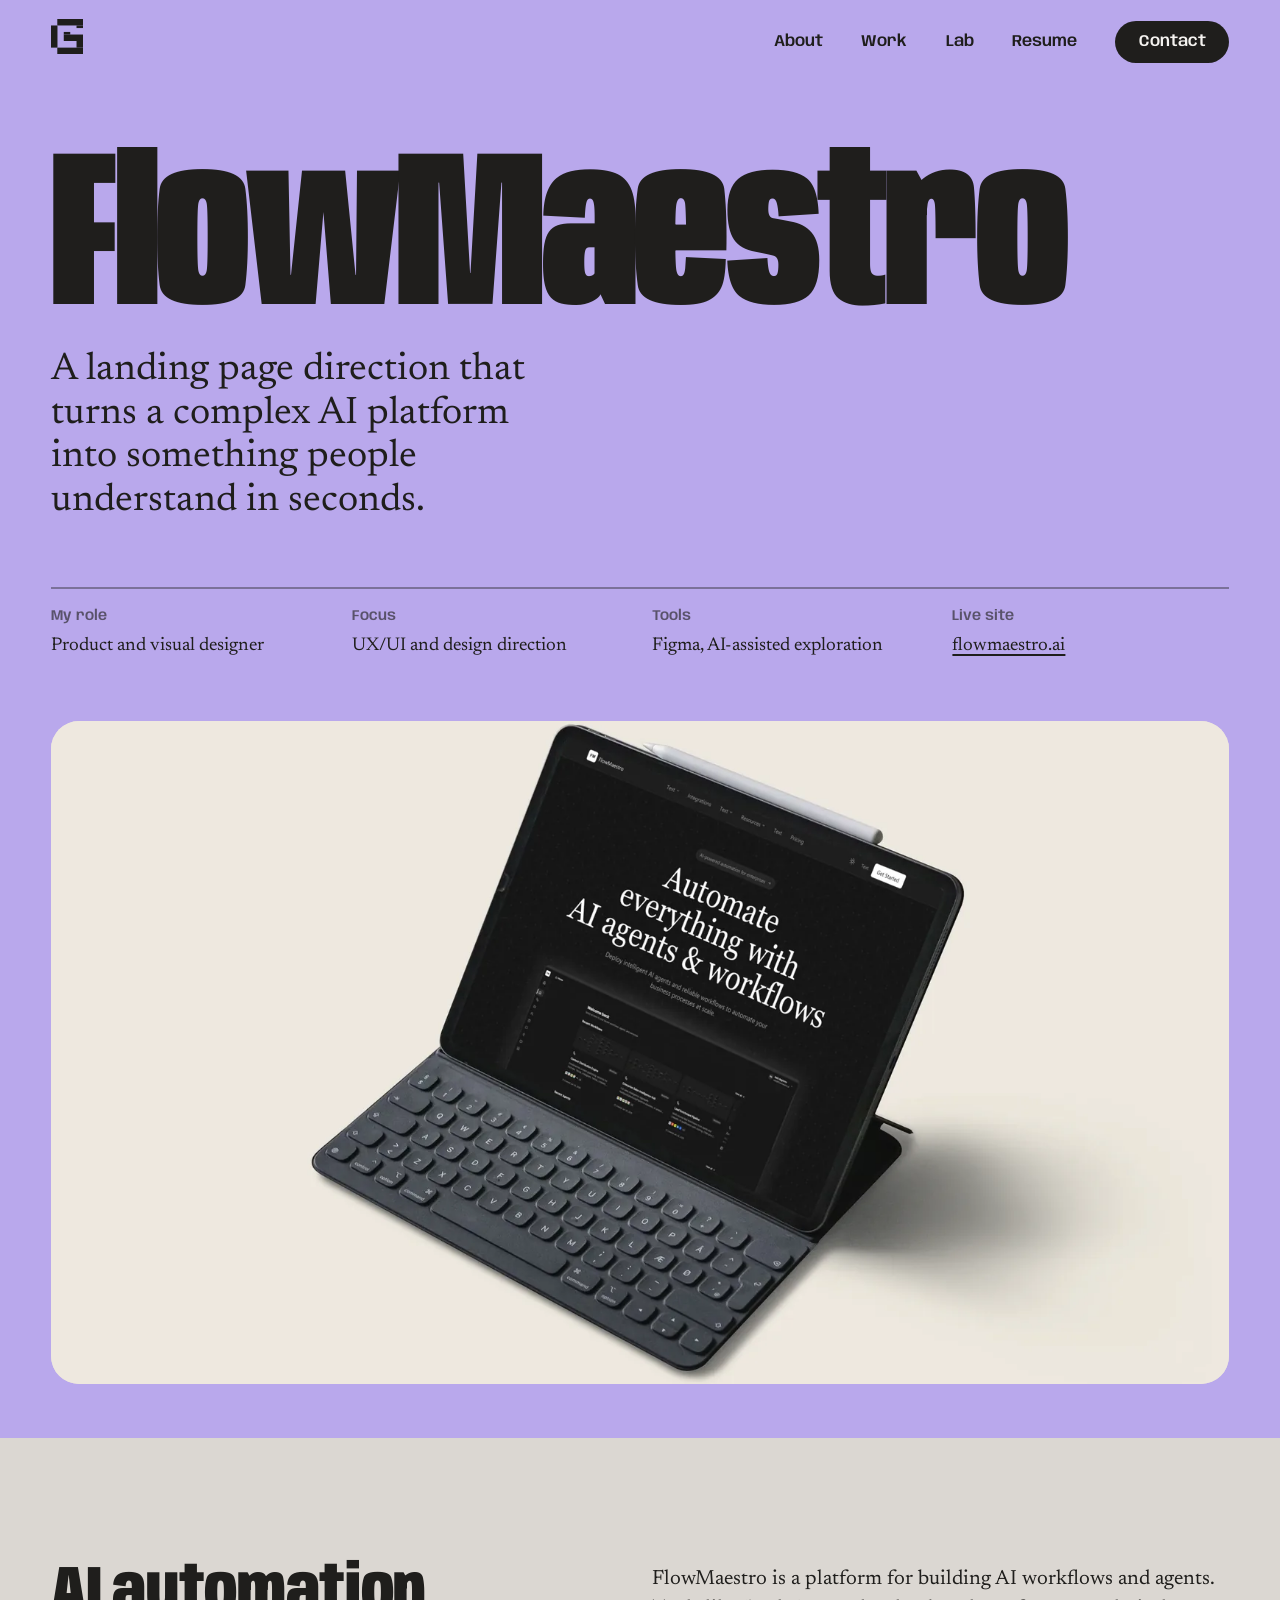
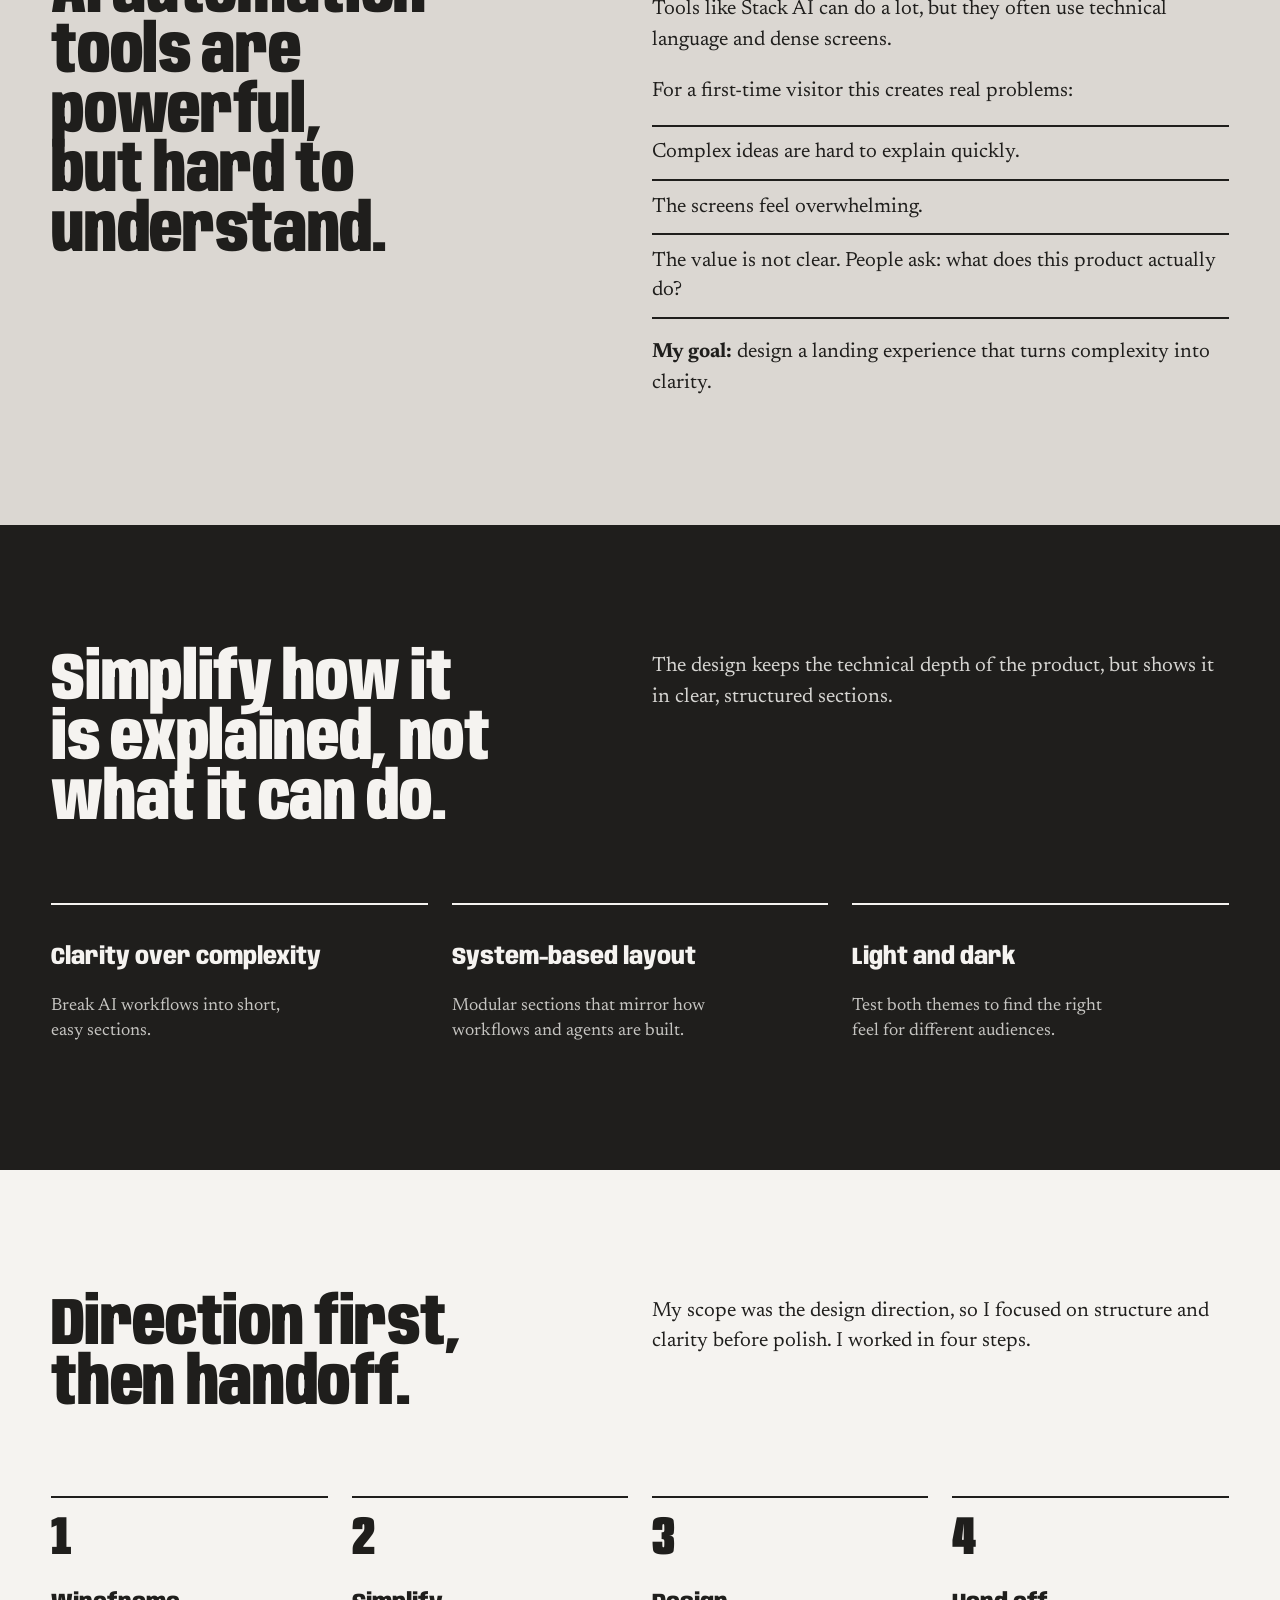
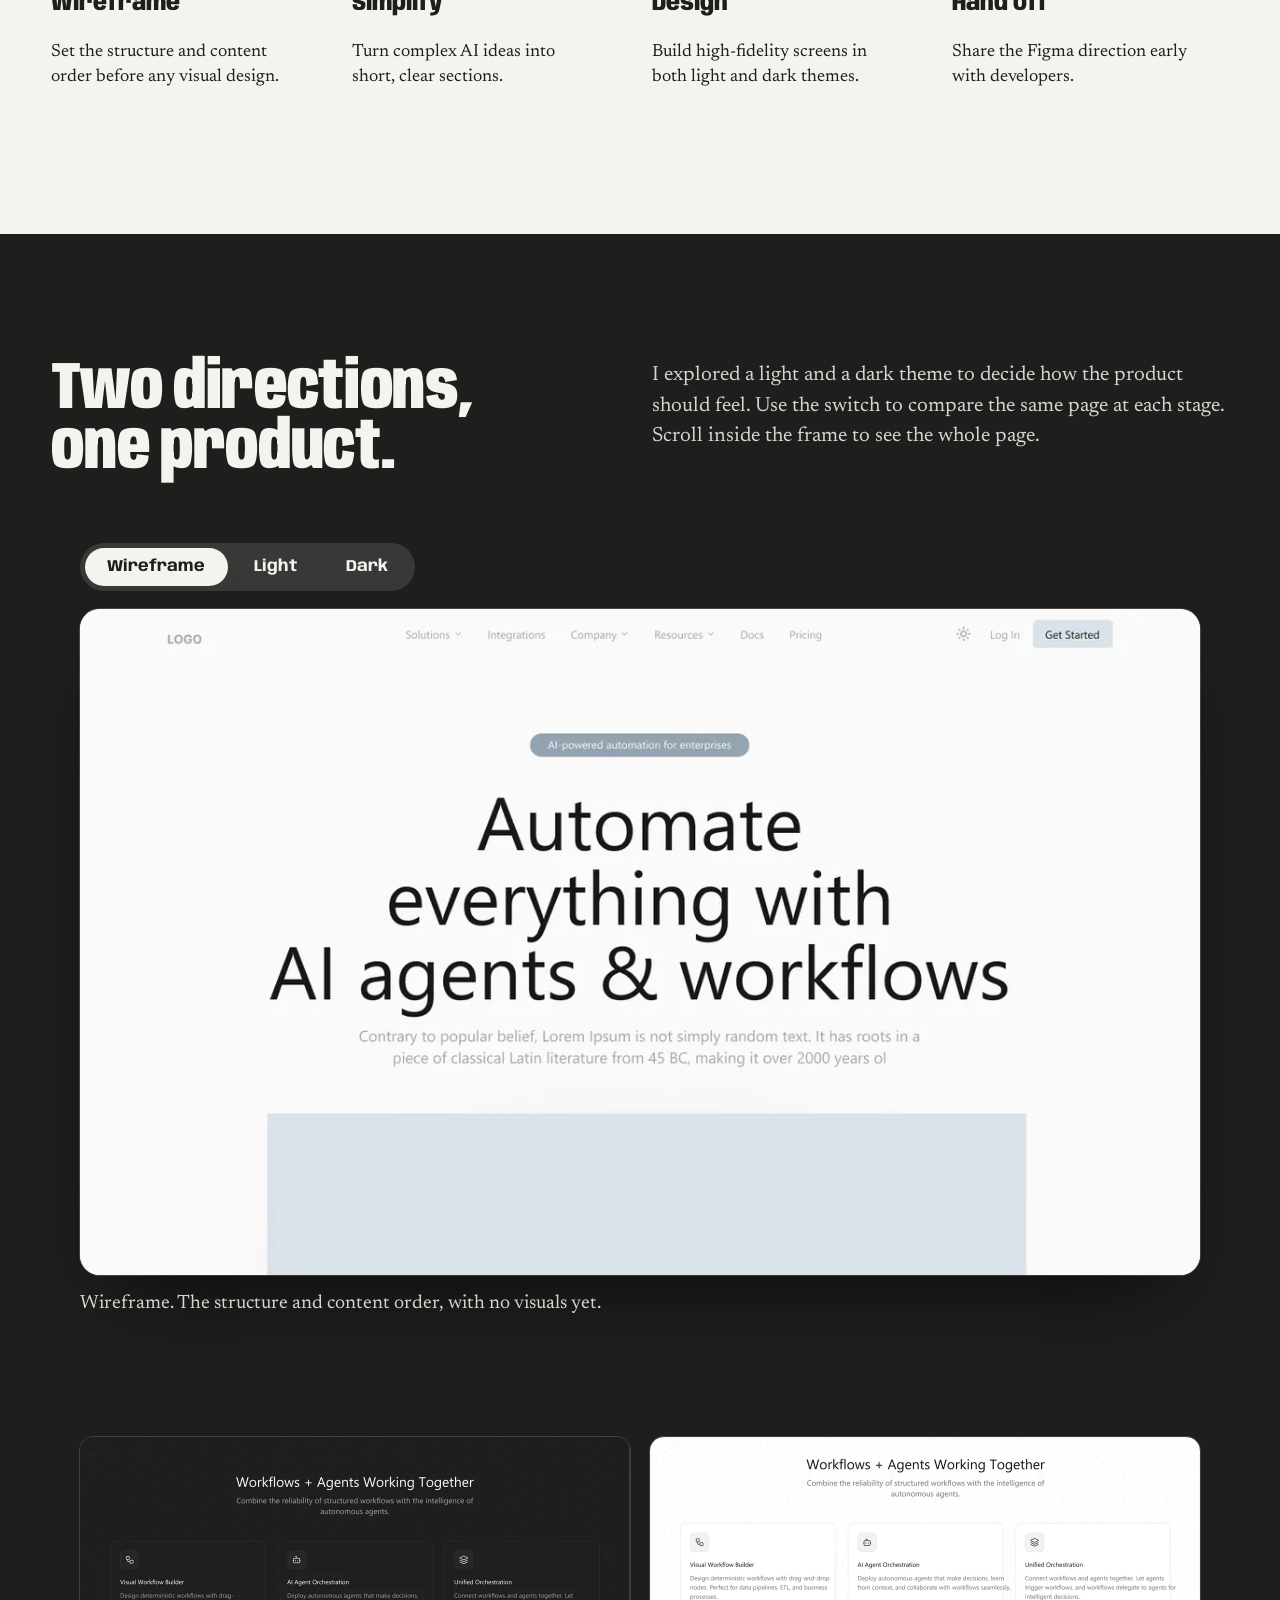
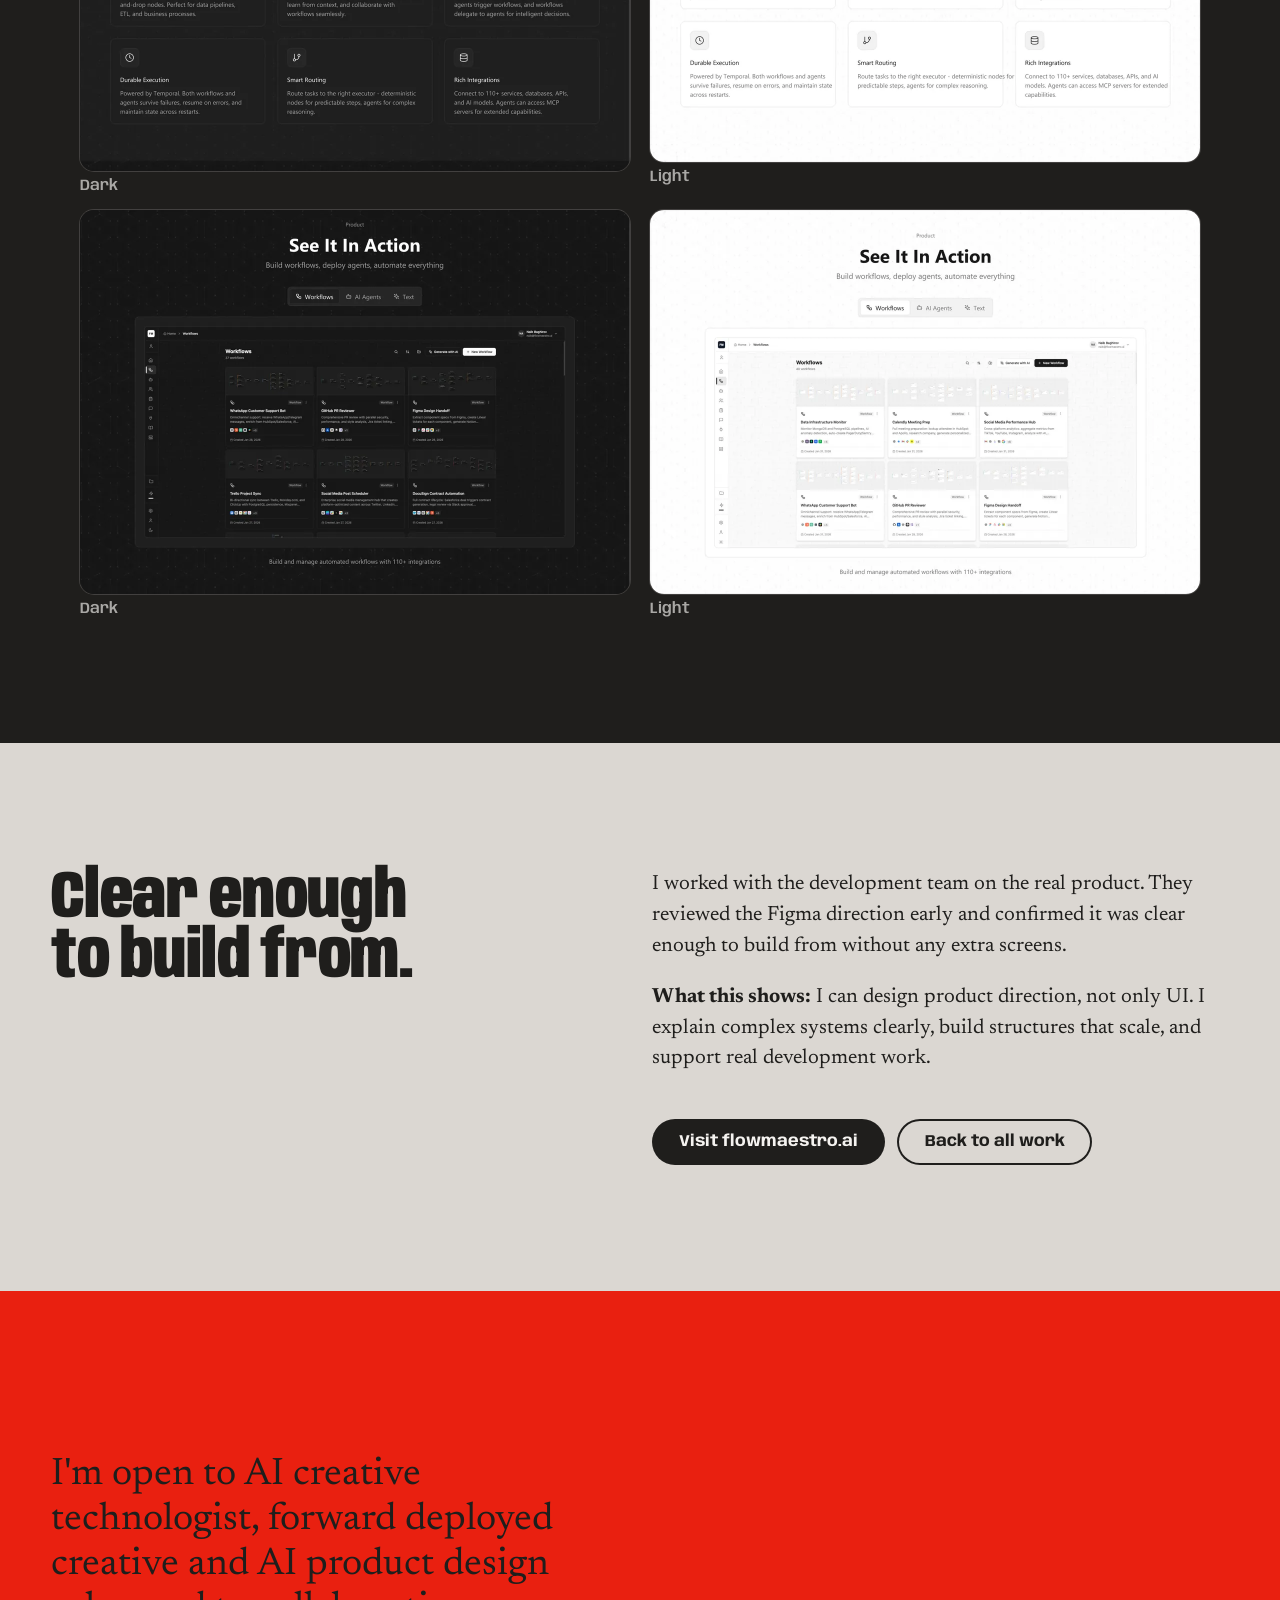
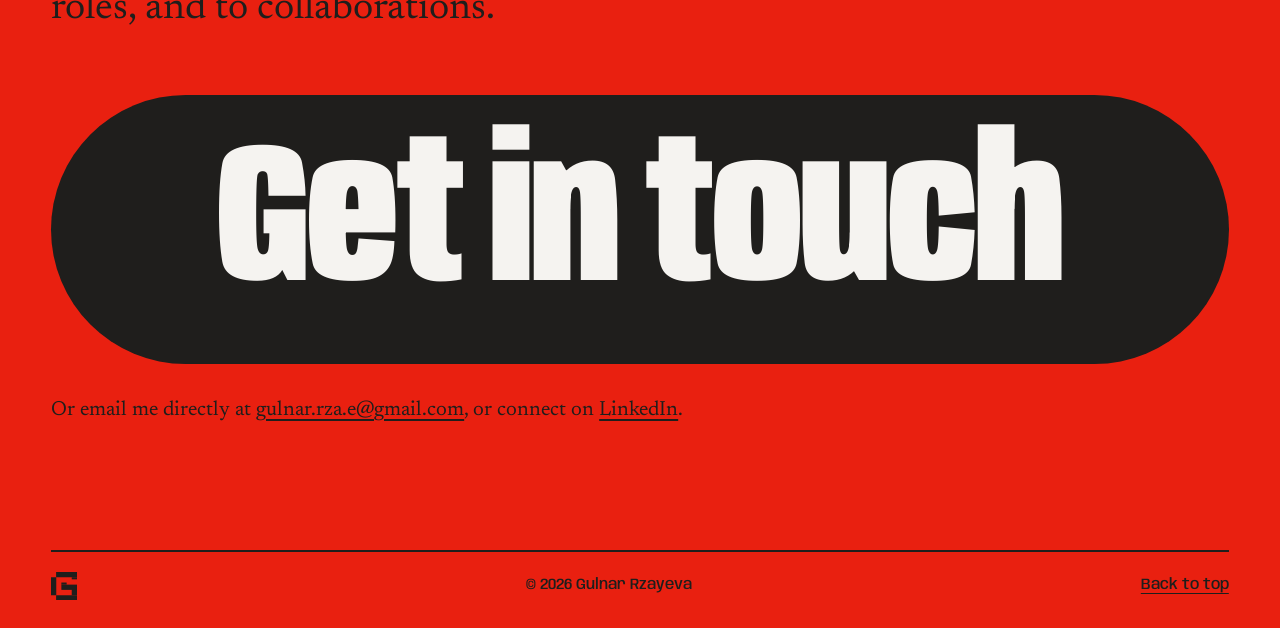
==== flowmaestro.html @ 149985c2 "Add a LinkedIn link to the contact block on every page Sits beside the direct email line on all six " ====
<!doctype html>
<html lang="en">
<head>
  <meta charset="utf-8">
  <meta name="viewport" content="width=device-width, initial-scale=1">
  <title>FlowMaestro | Gulnar Rzayeva</title>
  <meta name="description" content="Case study: the visual and UX direction for FlowMaestro, an AI automation platform. Light and dark design directions by Gulnar Rzayeva.">
  <meta name="theme-color" content="#B9A8EC">
  <meta property="og:title" content="FlowMaestro | Gulnar Rzayeva">
  <meta property="og:description" content="Turning a complex AI automation platform into a landing page people understand in seconds.">
  <meta property="og:type" content="article">
  <link rel="icon" href="favicon.svg" type="image/svg+xml">
  <link rel="preload" href="assets/fonts/anybody.woff2" as="font" type="font/woff2" crossorigin>
  <link rel="stylesheet" href="css/style.css">
  <script src="js/main.js" defer></script>
</head>
<body>

<svg width="0" height="0" style="position:absolute" aria-hidden="true" focusable="false">
  <symbol id="g" viewBox="0 0 112.82 123.74">
    <rect x="-27.65" y="50.47" width="78.12" height="22.81" transform="translate(-50.47 73.28) rotate(-90)"/>
    <rect x="96.85" y="15.97" width="9.13" height="22.81" transform="translate(74.03 128.79) rotate(-90)"/>
    <rect x="51.84" y="38.79" width="9.13" height="22.81" transform="translate(6.22 106.6) rotate(-90)"/>
    <rect x="85.65" y="73.76" width="31.53" height="22.81" transform="translate(16.25 186.58) rotate(-90)"/>
    <rect x="22.19" y="100.93" width="90.63" height="22.81"/>
    <rect x="22.19" y="0" width="90.63" height="22.81"/>
    <rect x="45.01" y="54.76" width="67.81" height="22.81"/>
  </symbol>
</svg>

<a class="skip" href="#problem">Skip to the case study</a>

<header class="nav" data-theme="light">
  <a class="nav__logo" href="/" aria-label="Gulnar Rzayeva, home">
    <svg viewBox="0 0 112.82 123.74" aria-hidden="true"><use href="#g"/></svg>
  </a>
  <nav class="nav__links" aria-label="Main">
    <a href="/#about">About</a>
    <a href="/#work">Work</a>
    <a href="/lab">Lab</a>
    <a class="nav__resume" href="resume.pdf" target="_blank" rel="noopener">Resume</a>
    <a class="pill" href="#contact">Contact</a>
  </nav>
</header>

<main id="top">

  <section class="case-hero case-hero--lilac case-hero--long" data-nav="light">
    <h1><span class="line"><span>FlowMaestro</span></span></h1>
    <p class="case-hero__sub">A landing page direction that turns a complex AI platform into something people understand in seconds.</p>
    <dl class="meta">
      <div><dt>My role</dt><dd>Product and visual designer</dd></div>
      <div><dt>Focus</dt><dd>UX/UI and design direction</dd></div>
      <div><dt>Tools</dt><dd>Figma, AI-assisted exploration</dd></div>
      <div><dt>Live site</dt><dd><a href="https://flowmaestro.ai/" target="_blank" rel="noopener">flowmaestro.ai</a></dd></div>
    </dl>
    <figure class="case-hero__img">
      <img src="assets/img/fm-hero.webp" alt="FlowMaestro landing page shown on a tablet with a keyboard" width="1600" height="1200">
    </figure>
  </section>

  <section class="case-block case-block--concrete" id="problem" data-nav="light">
    <div class="case-grid">
      <div class="case-grid__head"><h2 class="case-h2">AI automation tools are powerful, but hard to understand.</h2></div>
      <div class="case-grid__body">
        <p class="case-p">FlowMaestro is a platform for building AI workflows and agents. Tools like Stack AI can do a lot, but they often use technical language and dense screens.</p>
        <p class="case-p">For a first-time visitor this creates real problems:</p>
        <ul class="case-list">
          <li>Complex ideas are hard to explain quickly.</li>
          <li>The screens feel overwhelming.</li>
          <li>The value is not clear. People ask: what does this product actually do?</li>
        </ul>
        <p class="case-p"><strong>My goal:</strong> design a landing experience that turns complexity into clarity.</p>
      </div>
    </div>
  </section>

  <section class="case-block case-block--ink" data-nav="dark">
    <div class="case-grid">
      <div class="case-grid__head"><h2 class="case-h2">Simplify how it is explained, not what it can do.</h2></div>
      <div class="case-grid__body">
        <p class="case-p">The design keeps the technical depth of the product, but shows it in clear, structured sections.</p>
      </div>
    </div>
    <ul class="caps">
      <li><h3>Clarity over complexity</h3><p>Break AI workflows into short, easy sections.</p></li>
      <li><h3>System-based layout</h3><p>Modular sections that mirror how workflows and agents are built.</p></li>
      <li><h3>Light and dark</h3><p>Test both themes to find the right feel for different audiences.</p></li>
    </ul>
  </section>

  <section class="case-block case-block--chalk" data-nav="light">
    <div class="case-grid">
      <div class="case-grid__head"><h2 class="case-h2">Direction first, then handoff.</h2></div>
      <div class="case-grid__body">
        <p class="case-p">My scope was the design direction, so I focused on structure and clarity before polish. I worked in four steps.</p>
      </div>
    </div>
    <ol class="steps">
      <li><h3>Wireframe</h3><p>Set the structure and content order before any visual design.</p></li>
      <li><h3>Simplify</h3><p>Turn complex AI ideas into short, clear sections.</p></li>
      <li><h3>Design</h3><p>Build high-fidelity screens in both light and dark themes.</p></li>
      <li><h3>Hand off</h3><p>Share the Figma direction early with developers.</p></li>
    </ol>
  </section>

  <section class="case-block case-block--ink" data-nav="dark">
    <div class="case-grid" style="margin-bottom: clamp(40px, 7vh, 80px)">
      <div class="case-grid__head"><h2 class="case-h2">Two directions, one product.</h2></div>
      <div class="case-grid__body">
        <p class="case-p">I explored a light and a dark theme to decide how the product should feel. Use the switch to compare the same page at each stage. Scroll inside the frame to see the whole page.</p>
      </div>
    </div>

    <div class="viewer" id="viewer">
      <div class="viewer__bar" role="group" aria-label="Design stage">
        <button type="button" class="is-active" data-view="wire" aria-pressed="true">Wireframe</button>
        <button type="button" data-view="light" aria-pressed="false">Light</button>
        <button type="button" data-view="dark" aria-pressed="false">Dark</button>
      </div>
      <div class="viewer__frame" data-surface="wire">
        <div class="viewer__scroll" tabindex="0" aria-label="Full page design, scrollable">
          <img class="is-active" data-view="wire" src="assets/img/fm-wireframe.webp" alt="Wireframe of the FlowMaestro landing page" width="1200" height="4639" loading="lazy">
          <img data-view="light" src="assets/img/fm-light.webp" alt="Light theme design of the FlowMaestro landing page" width="1200" height="4655" loading="lazy">
          <img data-view="dark" src="assets/img/fm-dark.webp" alt="Dark theme design of the FlowMaestro landing page" width="1200" height="4638" loading="lazy">
        </div>
      </div>
      <p class="viewer__caption" id="viewerCaption" aria-live="polite"></p>
    </div>

    <div class="compare">
      <figure><img src="assets/img/fm-dark-features.webp" alt="Dark theme: feature grid" width="1100" height="668" loading="lazy"><figcaption>Dark</figcaption></figure>
      <figure><img src="assets/img/fm-light-features.webp" alt="Light theme: feature grid" width="1100" height="650" loading="lazy"><figcaption>Light</figcaption></figure>
      <figure><img src="assets/img/fm-dark-action.webp" alt="Dark theme: product in action section" width="1100" height="768" loading="lazy"><figcaption>Dark</figcaption></figure>
      <figure><img src="assets/img/fm-light-action.webp" alt="Light theme: product in action section" width="1100" height="768" loading="lazy"><figcaption>Light</figcaption></figure>
    </div>
  </section>

  <section class="case-block case-block--concrete" data-nav="light">
    <div class="case-grid">
      <div class="case-grid__head"><h2 class="case-h2">Clear enough to build from.</h2></div>
      <div class="case-grid__body">
        <p class="case-p">I worked with the development team on the real product. They reviewed the Figma direction early and confirmed it was clear enough to build from without any extra screens.</p>
        <p class="case-p"><strong>What this shows:</strong> I can design product direction, not only UI. I explain complex systems clearly, build structures that scale, and support real development work.</p>
        <p style="margin-top: clamp(28px, 5vh, 48px); display: flex; gap: 12px; flex-wrap: wrap">
          <a class="btn btn--dark" style="margin-top:0" href="https://flowmaestro.ai/" target="_blank" rel="noopener">Visit flowmaestro.ai</a>
          <a class="btn btn--outline" style="margin-top:0" href="/#work">Back to all work</a>
        </p>
      </div>
    </div>
  </section>

  <section class="contact" id="contact" data-nav="light">
    <p class="contact__lead">I'm open to AI creative technologist, forward deployed creative and AI product design roles, and to collaborations.</p>
    <a class="cta" id="cta" href="mailto:gulnar.rza.e@gmail.com?subject=Hello%20Gulnar"><span>Get in touch</span></a>
    <p class="contact__mail">Or email me directly at <a href="mailto:gulnar.rza.e@gmail.com">gulnar.rza.e@gmail.com</a>, or connect on <a href="https://www.linkedin.com/in/gulnarza" target="_blank" rel="noopener">LinkedIn</a>.</p>

    <footer class="footer">
      <svg viewBox="0 0 112.82 123.74" aria-hidden="true"><use href="#g"/></svg>
      <p>&copy; 2026 Gulnar Rzayeva</p>
      <a href="#top">Back to top</a>
    </footer>
  </section>

</main>

<div class="cursor" id="cursor" aria-hidden="true"><span>View</span></div>

</body>
</html>
---- css/style.css ----
/* ==========================================================
   Gulnar Rzayeva – portfolio
   Type: Anybody (display, variable width + weight) + Newsreader (text)
   Colour: signal red, warm ink, concrete, lilac
   ========================================================== */

@font-face {
  font-family: "Anybody";
  src: url("../assets/fonts/anybody.woff2") format("woff2");
  font-weight: 100 900;
  font-stretch: 50% 150%;
  font-display: swap;
}
@font-face {
  font-family: "Newsreader";
  src: url("../assets/fonts/newsreader.woff2") format("woff2");
  font-weight: 200 800;
  font-display: swap;
}

:root {
  --red: #E92010;
  --ink: #1F1E1C;
  --concrete: #DBD7D2;
  --lilac: #B9A8EC;
  --chalk: #F5F3F0;

  --display: "Anybody", "Arial Narrow", Impact, sans-serif;
  --text: "Newsreader", Georgia, "Times New Roman", serif;

  --gutter: clamp(20px, 4vw, 56px);
  --nav-h: 84px;
  --ease: cubic-bezier(.2, .75, .15, 1);
}

*, *::before, *::after { box-sizing: border-box; }

html {
  scroll-behavior: smooth;
  -webkit-text-size-adjust: 100%;
}

body {
  margin: 0;
  background: var(--ink);
  color: var(--ink);
  font-family: var(--text);
  font-size: 1.125rem;
  line-height: 1.5;
  -webkit-font-smoothing: antialiased;
  text-rendering: optimizeLegibility;
}

img { display: block; max-width: 100%; }
a { color: inherit; }
h1, h2, p, ul, figure { margin: 0; }
ul { padding: 0; list-style: none; }

:focus-visible {
  outline: 3px solid currentColor;
  outline-offset: 4px;
  border-radius: 6px;
}

section[id] { scroll-margin-top: 0; }

.skip {
  position: fixed; left: 12px; top: -60px; z-index: 50;
  background: var(--chalk); color: var(--ink);
  padding: .6em 1em; border-radius: 8px;
  font: 600 1rem/1 var(--display);
  transition: top .2s;
}
.skip:focus { top: 12px; }

/* ---------- Nav ---------- */
.nav {
  position: fixed; inset: 0 0 auto 0; z-index: 30;
  height: var(--nav-h);
  display: flex; align-items: center; justify-content: space-between;
  padding: 0 var(--gutter);
  color: var(--fg);
  transition: color .35s ease;
}
.nav[data-theme="light"] { --fg: var(--ink);   --pill-bg: var(--ink);   --pill-fg: var(--chalk); }
.nav[data-theme="dark"]  { --fg: var(--chalk); --pill-bg: var(--chalk); --pill-fg: var(--ink); }

.nav__logo svg { width: 32px; height: auto; fill: currentColor; }

.nav__links {
  display: flex; align-items: center;
  gap: clamp(18px, 3vw, 44px);
  font: 600 1rem/1 var(--display);
  font-stretch: 100%;
}
.nav__links a { text-decoration: none; position: relative; padding: .5em 0; }
.nav__links a:not(.pill)::after {
  content: ""; position: absolute; left: 0; right: 0; bottom: .1em; height: 2px;
  background: currentColor;
  transform: scaleX(0); transform-origin: left;
  transition: transform .3s var(--ease);
}
.nav__links a:not(.pill):hover::after { transform: scaleX(1); }
.nav__links .pill {
  background: var(--pill-bg); color: var(--pill-fg);
  padding: .8em 1.45em; border-radius: 99px;
  transition: background .35s ease, color .35s ease, transform .3s var(--ease);
}
.nav__links .pill:hover { transform: translateY(-2px); }

/* ---------- Hero ---------- */
.hero {
  position: relative;
  min-height: 100svh;
  background: var(--red);
  color: var(--ink);
  padding: calc(var(--nav-h) + clamp(8px, 2vh, 24px)) var(--gutter) clamp(20px, 4.5vh, 52px);
  display: grid;
  grid-template-columns: repeat(12, minmax(0, 1fr));
  grid-template-rows: auto 1fr;
  column-gap: 24px;
  overflow: clip;
}

.hero__side {
  grid-column: 9 / -1; grid-row: 1;
  max-width: 30ch;
  position: relative; z-index: 1;
}
.hero__intro {
  font: 400 clamp(1.05rem, 1.5vw, 1.45rem)/1.34 var(--text);
}
.hero__hint {
  margin-top: 1.1em;
  font: italic 400 1rem/1.3 var(--text);
  opacity: .78;
  transition: opacity .5s ease;
}
.hero__hint.is-gone { opacity: 0; }

.hero__title {
  grid-column: 1 / -1; grid-row: 2;
  align-self: end;
  position: relative; z-index: 1;
  font-family: var(--display);
  font-weight: 840;
  font-stretch: 72%;
  font-size: clamp(3rem, 11vw, 12.5rem);
  line-height: .88;
  letter-spacing: .004em;
}
.hero__title .line {
  display: block;
  overflow: hidden;
  padding: .04em 0 .13em;
  margin: -.04em 0 -.13em;
}
.hero__title .line > span {
  display: inline-block;
  transform: translateY(108%);
  font-stretch: 50%;
  animation: rise 1.25s var(--ease) forwards;
  animation-delay: calc(.35s + var(--i, 0) * .11s);
}
.hero__title .line:nth-child(2) > span { --i: 1; }
.hero__title .line:nth-child(3) > span { --i: 2; }

@keyframes rise {
  to { transform: translateY(0); font-stretch: 72%; }
}

/* badge + lanyard */
.hero__stage {
  position: absolute; inset: 0;
  z-index: 2;
  pointer-events: none;
  --bw: 280px;
}
.strap {
  position: absolute; inset: 0; width: 100%; height: 100%;
  overflow: visible;
}
.strap__band {
  fill: none;
  stroke: var(--chalk);
  stroke-width: calc(var(--bw) * .105);
  stroke-linecap: butt;
  stroke-linejoin: round;
}
.strap__text {
  font-family: var(--display);
  font-weight: 800;
  font-stretch: 100%;
  font-size: calc(var(--bw) * .036);
  letter-spacing: .14em;
  fill: var(--red);
}

.badge {
  position: absolute; left: 0; top: 0;
  width: var(--bw);
  font-size: calc(var(--bw) / 22);
  transform-origin: 50% 0;
  will-change: transform;
  touch-action: none;
  pointer-events: auto;
  cursor: grab;
  user-select: none; -webkit-user-select: none;
  opacity: 0;
}
.badge.is-ready { opacity: 1; }
.badge.is-dragging { cursor: grabbing; }

.badge__body {
  position: relative;
  padding: .95em .95em 1.15em;
  border-radius: 1.5em;
  background: linear-gradient(160deg, #34333a 0%, #131217 55%, #0b0a0e 100%);
  box-shadow:
    inset 0 0 0 1px rgba(255,255,255,.16),
    inset 0 1.5em 2em -1.5em rgba(255,255,255,.16),
    0 2.2em 3.2em -1.2em rgba(31,8,4,.55);
  overflow: hidden;
}
.badge__body img {
  width: 100%; height: auto;
  border-radius: 1em;
  margin-top: 1.5em;
}
.badge__name {
  margin-top: .9em;
  font: 800 1.55em/1 var(--display);
  font-stretch: 100%;
  color: var(--chalk);
  letter-spacing: .005em;
}
.badge__name span {
  display: block;
  margin-top: .45em;
  font: 400 .82em/1 var(--text);
  color: rgba(245,243,240,.66);
}
.badge__shine {
  position: absolute; inset: 0; pointer-events: none;
  border-radius: inherit;
  background: linear-gradient(105deg, transparent 32%, rgba(255,255,255,.34) 46%, rgba(255,255,255,.05) 54%, transparent 66%);
  background-size: 320% 100%;
  background-position: var(--sx, 50%) 0;
  mix-blend-mode: soft-light;
}
.badge__clip {
  position: absolute; z-index: 2;
  left: 50%; top: -2em;
  width: 3.6em; height: 4em;
  transform: translateX(-50%);
  border-radius: 1.3em 1.3em 1em 1em;
  background: linear-gradient(90deg, #8b8a92, #e9e8ec 45%, #9b9aa2);
  box-shadow: 0 .35em .8em rgba(0,0,0,.35);
}
.badge__clip::after {
  content: ""; position: absolute; left: 50%; top: 2.05em;
  width: 2em; height: .8em; transform: translateX(-50%);
  border-radius: 1em;
  background: #0b0a0e;
  box-shadow: inset 0 .12em .3em rgba(0,0,0,.8);
}

/* ---------- Statement ---------- */
.statement {
  background: var(--concrete);
  padding: clamp(96px, 22vh, 230px) var(--gutter) clamp(72px, 14vh, 150px);
}
.statement__text {
  max-width: 24ch;
  font: 700 clamp(2.1rem, 6vw, 6.4rem)/1.02 var(--display);
  font-stretch: 78%;
  letter-spacing: -.01em;
}
.statement__text .w { transition: color .35s ease; }
html.js .statement__text .w { color: rgba(31,30,28,.17); }
html.js .statement__text .w.on { color: var(--ink); }

.tools {
  margin-top: clamp(48px, 9vh, 96px);
  display: flex; flex-wrap: wrap;
  border-top: 2px solid var(--ink);
}
.tools li {
  padding: 1.1em 1.6em 1.3em 0;
  margin-right: 1.6em;
  font: 600 clamp(1rem, 1.35vw, 1.3rem)/1 var(--display);
  font-stretch: 100%;
}
.tools li + li { padding-left: 1.6em; border-left: 2px solid var(--ink); margin-left: -0; }

/* ---------- Work ---------- */
.work { background: var(--ink); color: var(--chalk); position: relative; }

.project {
  position: sticky; top: 0;
  min-height: 100svh;
  background: var(--ink);
  display: grid; align-items: center;
  padding: calc(var(--nav-h) + 8px) var(--gutter) clamp(24px, 5vh, 56px);
}
.project__inner {
  display: grid;
  grid-template-columns: repeat(12, minmax(0, 1fr));
  column-gap: 24px;
  align-items: center;
  transform-origin: 50% 0;
  transform: scale(calc(1 - var(--p, 0) * .05));
  opacity: calc(1 - var(--p, 0) * .65);
  will-change: transform, opacity;
}
.project__media {
  text-decoration: none;
  grid-column: 1 / span 7; grid-row: 1;
  display: block;
  aspect-ratio: 4 / 3;
  max-height: calc(100svh - var(--nav-h) - 72px);
  width: 100%;
  border-radius: 28px;
  overflow: hidden;
  background: var(--tint, #ddd);
  justify-self: start;
}
.project__media img {
  width: 100%; height: 100%; object-fit: cover;
  transition: transform 1s var(--ease);
}
.project__media:hover img { transform: scale(1.045); }

.project__text {
  grid-column: 9 / -1; grid-row: 1;
}
.project:nth-child(even) .project__media { grid-column: 6 / -1; justify-self: end; }
.project:nth-child(even) .project__text  { grid-column: 1 / span 4; }

.project__text h2 {
  font: 860 clamp(2.8rem, 6.6vw, 7.6rem)/.88 var(--display);
  font-stretch: 70%;
  letter-spacing: -.01em;
  text-wrap: balance;
}
.project__desc {
  margin-top: 1.1em;
  max-width: 26ch;
  font: 400 clamp(1.1rem, 1.5vw, 1.4rem)/1.36 var(--text);
  color: rgba(245,243,240,.82);
}
.project__tags {
  margin-top: 1.4em;
  font: 500 .95rem/1.3 var(--display);
  font-stretch: 100%;
  color: rgba(245,243,240,.6);
}

/* buttons */
.btn {
  display: inline-block;
  margin-top: 1.6em;
  padding: .95em 1.7em;
  border-radius: 99px;
  font: 700 1rem/1 var(--display);
  font-stretch: 100%;
  text-decoration: none;
  transition: transform .3s var(--ease), background .3s ease, color .3s ease;
}
.btn:hover { transform: translateY(-3px); }
.btn--light { background: var(--chalk); color: var(--ink); }
.btn--light:hover { background: var(--red); color: var(--chalk); }
.btn--dark  { background: var(--ink); color: var(--chalk); }
.btn--dark:hover { background: var(--red); }

/* "View" cursor */
.cursor {
  position: fixed; left: 0; top: 0; z-index: 60;
  width: 92px; height: 92px; margin: -46px 0 0 -46px;
  border-radius: 50%;
  background: var(--red); color: var(--chalk);
  display: grid; place-items: center;
  font: 700 1rem/1 var(--display);
  pointer-events: none;
  transform: translate3d(-200px, -200px, 0) scale(0);
  transition: opacity .2s ease;
  opacity: 0;
}
.cursor.is-on { opacity: 1; }
.cursor span { display: block; transform: scale(1); }
@media (hover: none), (pointer: coarse) { .cursor { display: none; } }

/* ---------- About ---------- */
.about {
  background: var(--lilac);
  padding: clamp(96px, 16vh, 180px) var(--gutter) clamp(96px, 16vh, 180px);
}
.about__title {
  font: 900 clamp(4.4rem, 17vw, 19rem)/.8 var(--display);
  font-stretch: 58%;
  letter-spacing: -.015em;
  margin-bottom: clamp(36px, 8vh, 96px);
}
.about__grid {
  display: grid;
  grid-template-columns: repeat(12, minmax(0, 1fr));
  column-gap: 24px;
  align-items: start;
}
.about__photo {
  grid-column: 1 / span 5;
  position: sticky; top: calc(var(--nav-h) + 16px);
  aspect-ratio: 4 / 4.9;
  border-radius: 28px;
  overflow: hidden;
  background: #e9e7e5;
  transform: rotate(-3deg) perspective(1000px) rotateX(var(--rx, 0deg)) rotateY(var(--ry, 0deg));
  transition: transform .35s var(--ease);
  box-shadow: 0 40px 60px -30px rgba(31,30,28,.5);
}
.about__photo img { width: 100%; height: 100%; object-fit: cover; }

.about__copy {
  grid-column: 7 / -1;
  padding-top: .4em;
}
.about__copy p {
  font: 400 clamp(1.25rem, 1.75vw, 1.7rem)/1.48 var(--text);
  max-width: 34em;
}
.about__copy p + p { margin-top: 1.1em; }
.about__copy strong { font-weight: 700; }

/* ---------- Contact ---------- */
.contact {
  background: var(--red);
  color: var(--ink);
  padding: clamp(96px, 18vh, 200px) var(--gutter) 28px;
  text-align: left;
}
.contact__lead {
  max-width: 24ch;
  font: 400 clamp(1.5rem, 3vw, 2.9rem)/1.16 var(--text);
}
.cta {
  position: relative; isolation: isolate; overflow: hidden;
  display: block;
  margin-top: clamp(36px, 7vh, 80px);
  padding: .16em .5em .2em;
  border-radius: 999px;
  background: var(--ink); color: var(--chalk);
  text-decoration: none; text-align: center;
  font: 900 clamp(3.4rem, 15.5vw, 17rem)/1 var(--display);
  font-stretch: 62%;
  letter-spacing: -.01em;
  transition: color .5s var(--ease);
}
.cta::before {
  content: ""; position: absolute; z-index: -1;
  left: var(--x, 50%); top: var(--y, 50%);
  width: 260%; aspect-ratio: 1; border-radius: 50%;
  background: var(--chalk);
  transform: translate(-50%, -50%) scale(0);
  transition: transform .8s var(--ease);
}
.cta:hover, .cta:focus-visible { color: var(--ink); }
.cta:hover::before, .cta:focus-visible::before { transform: translate(-50%, -50%) scale(1); }

.contact__mail {
  margin-top: 1.6em;
  font: 400 clamp(1.1rem, 1.6vw, 1.5rem)/1.3 var(--text);
}
.contact__mail a { text-underline-offset: .2em; text-decoration-thickness: 2px; }

.footer {
  margin-top: clamp(72px, 14vh, 160px);
  padding-top: 20px;
  border-top: 2px solid var(--ink);
  display: flex; align-items: center; justify-content: space-between; gap: 16px;
  font: 500 .95rem/1 var(--display);
  font-stretch: 100%;
}
.footer svg { width: 26px; height: auto; fill: var(--ink); }
.footer a { text-underline-offset: .25em; }

/* ---------- Small screens ---------- */
@media (max-width: 760px) {
  :root { --nav-h: 72px; }
  .nav__resume { display: none; }
  .nav__links { gap: 16px; font-size: .95rem; }

  .hero__side { grid-column: 1 / -1; max-width: 46%; }
  .hero__intro { font-size: 1rem; }
  .hero__hint { display: none; }
  .hero__title { font-size: clamp(3rem, 13.2vw, 6rem); }

  .project { padding-top: calc(var(--nav-h) + 4px); align-items: start; }
  .project__inner { display: block; }
  .project__media, .project:nth-child(even) .project__media { max-height: none; }
  .project__text, .project:nth-child(even) .project__text { margin-top: 20px; }
  .project__text h2 { font-size: clamp(2.4rem, 12vw, 4rem); }
  .project__desc { max-width: 32ch; font-size: 1.1rem; }
  .project__tags { margin-top: 1em; }
  .btn { margin-top: 1.2em; }

  .about__grid { display: block; }
  .about__photo { position: relative; top: 0; width: min(78%, 360px); margin: 0 0 48px; }
  .footer { flex-wrap: wrap; }
}

@media (min-width: 761px) and (max-width: 1000px) {
  .hero__side { grid-column: 8 / -1; }
  .project__text h2 { font-size: clamp(2.4rem, 6vw, 4rem); }
}

/* ---------- Reduced motion ---------- */
@media (prefers-reduced-motion: reduce) {
  html { scroll-behavior: auto; }
  .hero__title .line > span { animation: none; transform: none; font-stretch: 72%; }
  .project__inner { transform: none; opacity: 1; }
  .project__media img, .btn, .nav__links .pill { transition: none; }
  .cta::before { transition: none; }
}

/* ==========================================================
   Chat bubbles (used on the work card and the Sunny page)
   ========================================================== */
:root { --sunny: #3A1D96; --sun: #FFC93C; }

.chat { display: flex; flex-direction: column; gap: 12px; width: 100%; }
.bubble {
  margin: 0;
  padding: .8em 1.1em;
  max-width: 86%;
  border-radius: 22px;
  font: 500 clamp(.95rem, 1.15vw, 1.1rem)/1.32 var(--display);
  font-stretch: 100%;
  color: var(--ink);
}
.bubble--parent { align-self: flex-end; background: var(--chalk); border-bottom-right-radius: 6px; }
.bubble--sunny  { align-self: flex-start; background: var(--sun); border-bottom-left-radius: 6px; }

.project__media--chat {
  display: grid; place-items: center;
  padding: clamp(20px, 3.4vw, 56px);
  background: var(--sunny);
}
.project__media--chat .chat { max-width: 560px; }
.project__media--chat .bubble { transition: transform .6s var(--ease); }
.project__media--chat:hover .bubble--parent { transform: translateX(6px); }
.project__media--chat:hover .bubble--sunny  { transform: translateX(-6px); }

.project__soon {
  margin-top: 1.6em;
  font: italic 400 1.05rem/1.3 var(--text);
  color: rgba(245,243,240,.58);
}

/* ==========================================================
   Case study page
   ========================================================== */
.case-hero {
  position: relative;
  min-height: 92svh;
  background: var(--sunny);
  color: var(--chalk);
  padding: calc(var(--nav-h) + 6vh) var(--gutter) clamp(32px, 6vh, 64px);
  display: flex; flex-direction: column; justify-content: flex-end;
  overflow: clip;
}
.case-hero h1 {
  font: 900 clamp(7rem, 30vw, 32rem)/.78 var(--display);
  font-stretch: 56%;
  letter-spacing: -.02em;
}
.case-hero h1 .line {
  display: block; overflow: hidden;
  padding: .04em 0 .12em; margin: -.04em 0 -.12em;
}
.case-hero h1 .line > span {
  display: inline-block;
  transform: translateY(108%);
  font-stretch: 50%;
  animation: rise-case 1.25s var(--ease) .2s forwards;
}
@keyframes rise-case { to { transform: translateY(0); font-stretch: 56%; } }

.case-hero__sub {
  margin-top: .5em;
  max-width: 24ch;
  font: 400 clamp(1.5rem, 3vw, 2.9rem)/1.14 var(--text);
}
.meta {
  margin: clamp(36px, 7vh, 80px) 0 0;
  padding-top: 20px;
  border-top: 2px solid rgba(245,243,240,.4);
  display: grid; grid-template-columns: repeat(4, minmax(0, 1fr)); gap: 24px;
}
.meta dt { font: 600 .9rem/1 var(--display); font-stretch: 100%; opacity: .62; margin-bottom: .7em; }
.meta dd { margin: 0; font: 400 1.15rem/1.35 var(--text); }
.case-hero .btn { align-self: flex-start; margin-top: clamp(28px, 5vh, 48px); }

.case-block {
  padding: clamp(80px, 14vh, 160px) var(--gutter);
}
.case-block--concrete { background: var(--concrete); color: var(--ink); }
.case-block--chalk { background: var(--chalk); color: var(--ink); }
.case-block--ink { background: var(--ink); color: var(--chalk); }

.case-grid {
  display: grid;
  grid-template-columns: repeat(12, minmax(0, 1fr));
  column-gap: 24px;
  row-gap: 32px;
  align-items: start;
}
.case-grid__head { grid-column: 1 / span 5; }
.case-grid__body { grid-column: 7 / -1; }

.case-h2 {
  font: 860 clamp(2.5rem, 5.2vw, 6rem)/.9 var(--display);
  font-stretch: 70%;
  letter-spacing: -.005em;
  text-wrap: balance;
}
.case-p {
  font: 400 clamp(1.2rem, 1.6vw, 1.5rem)/1.5 var(--text);
  max-width: 36em;
}
.case-p + .case-p { margin-top: 1em; }
.case-p strong { font-weight: 700; }
.case-block--ink .case-p { color: rgba(245,243,240,.86); }

.caps {
  display: grid; grid-template-columns: repeat(3, minmax(0, 1fr));
  gap: clamp(28px, 4vh, 48px) 24px;
  margin-top: clamp(40px, 8vh, 88px);
}
.caps li { border-top: 2px solid var(--chalk); padding-top: 16px; }
.caps h3 { font: 800 1.5rem/1.05 var(--display); font-stretch: 84%; }
.caps p { margin-top: .6em; font: 400 1.1rem/1.42 var(--text); color: rgba(245,243,240,.78); max-width: 26ch; }

.chatcard {
  background: var(--sunny);
  border-radius: 28px;
  padding: clamp(24px, 3vw, 44px);
}
.chatcard .chat { max-width: 560px; margin-inline: auto; }
.chatcard__note {
  margin-top: 18px;
  font: italic 400 .95rem/1.3 var(--text);
  color: rgba(245,243,240,.7);
  text-align: center;
}

.decision + .decision { margin-top: clamp(72px, 14vh, 150px); }

.status {
  margin-top: clamp(32px, 6vh, 56px);
  border-top: 2px solid var(--ink);
}
.status li { display: grid; grid-template-columns: minmax(0, 1fr) minmax(0, 2.2fr); gap: 24px; padding: 1.1em 0; border-bottom: 2px solid var(--ink); }
.status h3 { font: 800 1.35rem/1.1 var(--display); font-stretch: 90%; }
.status p { font: 400 1.2rem/1.42 var(--text); }

.case-back { margin-top: clamp(36px, 6vh, 64px); }

@media (max-width: 900px) {
  .case-grid__head, .case-grid__body { grid-column: 1 / -1; }
  .meta { grid-template-columns: repeat(2, minmax(0, 1fr)); }
  .caps { grid-template-columns: repeat(2, minmax(0, 1fr)); }
}
@media (max-width: 560px) {
  .caps { grid-template-columns: 1fr; }
  .status li { grid-template-columns: 1fr; gap: 6px; }
}
@media (prefers-reduced-motion: reduce) {
  .case-hero h1 .line > span { animation: none; transform: none; font-stretch: 56%; }
  .project__media--chat .bubble { transition: none; }
}

/* ==========================================================
   FlowMaestro page
   ========================================================== */
.case-hero--lilac { background: var(--lilac); color: var(--ink); }
.case-hero--lilac .meta { border-top-color: rgba(31,30,28,.4); }
.case-hero--lilac .meta dd a { text-underline-offset: .2em; text-decoration-thickness: 2px; }
.case-hero--long { justify-content: flex-start; padding-top: calc(var(--nav-h) + 8vh); }
.case-hero--long h1 { font-size: clamp(4rem, 17.4vw, 21rem); font-stretch: 58%; }
@keyframes rise-case-long { to { transform: translateY(0); font-stretch: 58%; } }
.case-hero--long h1 .line > span { animation-name: rise-case-long; }
.case-hero__img {
  margin: clamp(36px, 7vh, 72px) 0 0;
  border-radius: 28px; overflow: hidden;
  background: #ECE3D9;
  aspect-ratio: 16 / 9;
}
.case-hero__img img { width: 100%; height: 100%; object-fit: cover; object-position: 50% 45%; }

.case-list { margin: 1em 0; max-width: 34em; }
.case-list li {
  font: 400 clamp(1.2rem, 1.6vw, 1.5rem)/1.45 var(--text);
  padding: .55em 0; border-top: 2px solid var(--ink);
}
.case-list li:last-child { border-bottom: 2px solid var(--ink); }

.btn--outline { background: transparent; color: inherit; box-shadow: inset 0 0 0 2px currentColor; }
.btn--outline:hover { background: var(--ink); color: var(--chalk); }

/* steps: a real sequence, so numbered */
.steps {
  list-style: none; padding: 0;
  counter-reset: step;
  display: grid; grid-template-columns: repeat(4, minmax(0, 1fr));
  gap: 24px;
  margin-top: clamp(48px, 9vh, 96px);
}
.steps li { border-top: 2px solid currentColor; padding-top: 14px; counter-increment: step; }
.steps li::before {
  content: counter(step);
  display: block;
  font: 900 3.4rem/1 var(--display); font-stretch: 58%;
  margin-bottom: .3em;
}
.steps h3 { font: 800 1.5rem/1.05 var(--display); font-stretch: 84%; }
.steps p { margin-top: .5em; font: 400 1.1rem/1.42 var(--text); max-width: 24ch; }

/* dark / light viewer */
.viewer { max-width: 1120px; margin-inline: auto; }
.viewer__bar {
  display: inline-flex; gap: 4px; padding: 5px;
  border-radius: 99px; background: rgba(245,243,240,.12);
  margin-bottom: 18px;
}
.viewer__bar button {
  appearance: none; border: 0; cursor: pointer;
  padding: .7em 1.4em; border-radius: 99px;
  font: 700 1rem/1 var(--display); font-stretch: 100%;
  background: transparent; color: var(--chalk);
  transition: background .3s ease, color .3s ease;
}
.viewer__bar button:hover { background: rgba(245,243,240,.16); }
.viewer__bar button.is-active { background: var(--chalk); color: var(--ink); }

.viewer__frame {
  border-radius: 20px; overflow: hidden;
  background: #F4F6FA;
  box-shadow: 0 0 0 1px rgba(245,243,240,.18), 0 40px 80px -40px rgba(0,0,0,.8);
  transition: background .4s ease;
}
.viewer__frame[data-surface="light"] { background: #fff; }
.viewer__frame[data-surface="dark"] { background: #1b1b1b; }
.viewer__scroll {
  height: min(74vh, 720px);
  overflow-y: auto; overscroll-behavior: contain;
  scrollbar-width: thin;
}
.viewer__scroll img { display: none; width: 100%; height: auto; }
.viewer__scroll img.is-active { display: block; }
.viewer__caption {
  margin-top: 16px; min-height: 2.9em;
  font: 400 1.2rem/1.4 var(--text); color: rgba(245,243,240,.86);
}

.compare {
  max-width: 1120px; margin: clamp(56px, 10vh, 110px) auto 0;
  display: grid; grid-template-columns: repeat(2, minmax(0, 1fr)); gap: 16px 20px;
}
.compare figure { margin: 0; }
.compare img { width: 100%; height: auto; border-radius: 14px; box-shadow: 0 0 0 1px rgba(245,243,240,.16); }
.compare figcaption { margin-top: 8px; font: 600 .95rem/1 var(--display); font-stretch: 100%; color: rgba(245,243,240,.65); }

@media (max-width: 900px) {
  .steps { grid-template-columns: repeat(2, minmax(0, 1fr)); }
}
@media (max-width: 560px) {
  .steps { grid-template-columns: 1fr; }
  .compare { grid-template-columns: 1fr; }
  .case-hero__img { aspect-ratio: 4 / 3; }
  .viewer__scroll { height: 68vh; }
}
@media (prefers-reduced-motion: reduce) {
  .case-hero--long h1 .line > span { animation: none; transform: none; font-stretch: 58%; }
  .viewer__frame, .viewer__bar button { transition: none; }
}

/* ==========================================================
   Roami page
   ========================================================== */
.case-hero--pink { background: #F3687F; }
.case-hero--top { justify-content: flex-start; padding-top: calc(var(--nav-h) + 8vh); }
.case-hero__img--white { background: #fff; }
.case-hero__img--white img { object-position: 50% 50%; }

.shot { margin: 0; border-radius: 28px; overflow: hidden; background: #d9d9d9; }
.shot--white { background: #fff; }
.shot img { width: 100%; height: auto; }

.pair {
  display: grid; grid-template-columns: 1.35fr 1fr; gap: 20px;
  margin-top: clamp(48px, 9vh, 96px); align-items: start;
}
.pair figure { margin: 0; }
.pair img { width: 100%; height: auto; border-radius: 18px; box-shadow: 0 0 0 1px rgba(31,30,28,.14); background: #fff; }
.pair figcaption, .trio figcaption { margin-top: 10px; font: 600 .95rem/1 var(--display); font-stretch: 100%; opacity: .7; }

.trio {
  display: grid; grid-template-columns: 1.4fr 1.4fr .6fr; gap: 20px; align-items: start;
}
.trio figure { margin: 0; }
.trio img { width: 100%; height: auto; border-radius: 18px; box-shadow: 0 0 0 1px rgba(31,30,28,.14); background: #fff; }

.demo {
  max-width: 1120px; margin-inline: auto;
  background: #000; border-radius: 28px; overflow: hidden;
  display: grid; place-items: center;
  padding: clamp(16px, 3vw, 40px) 0;
}
.demo video { height: min(78vh, 760px); width: auto; max-width: 100%; display: block; background: #000; }

@media (max-width: 900px) {
  .pair { grid-template-columns: 1fr; }
  .trio { grid-template-columns: 1fr 1fr; }
  .trio figure:last-child { grid-column: 1 / -1; max-width: 240px; }
}
@media (max-width: 560px) {
  .trio { grid-template-columns: 1fr; }
  .demo video { height: 70vh; }
}

/* ==========================================================
   Test notes (Sunny page)
   ========================================================== */
.tests { max-width: 1240px; }
.tests__group {
  margin: clamp(40px, 7vh, 72px) 0 0;
  padding-bottom: 12px;
  font: 800 1.6rem/1 var(--display); font-stretch: 84%;
  border-bottom: 2px solid var(--chalk);
}
.tests__group:first-child { margin-top: 0; }
.test {
  display: grid;
  grid-template-columns: minmax(0, 1.15fr) minmax(0, 1.15fr) 9.5rem;
  gap: 8px 32px; align-items: start;
  padding: 22px 0;
  border-bottom: 1px solid rgba(245,243,240,.28);
}
.test__label {
  display: block; margin-bottom: .45em;
  font: 600 .85rem/1 var(--display); font-stretch: 100%;
  color: rgba(245,243,240,.55);
}
.test p { font: 400 1.15rem/1.42 var(--text); color: rgba(245,243,240,.9); }
.tag {
  justify-self: end; align-self: start;
  padding: .5em 1em; border-radius: 99px;
  font: 700 .9rem/1 var(--display); font-stretch: 100%;
  white-space: nowrap;
}
.tag--fixed { background: var(--chalk); color: var(--ink); }
.tag--watch { background: var(--sun); color: var(--ink); }
.case-block--ink .case-list li { border-top-color: rgba(245,243,240,.4); color: rgba(245,243,240,.9); }
.case-block--ink .case-list li:last-child { border-bottom-color: rgba(245,243,240,.4); }

@media (max-width: 900px) {
  .test { grid-template-columns: 1fr; gap: 14px; }
  .tag { justify-self: start; }
}

/* Live chat screenshots (Sunny page) */
.lives { display: grid; grid-template-columns: repeat(3, minmax(0, 1fr)); gap: 32px 28px; align-items: start; }
.live__frame {
  border-radius: 28px; overflow: hidden;
  background: #fff;
  box-shadow: 0 0 0 1px rgba(31,30,28,.16), 0 30px 50px -30px rgba(31,30,28,.5);
}
.live__scroll { height: min(72vh, 640px); overflow-y: auto; overscroll-behavior: contain; scrollbar-width: thin; }
.live__scroll img { width: 100%; height: auto; display: block; }
.live__text { margin-top: 20px; }
.live__text p { font: 400 1.1rem/1.42 var(--text); margin-top: 14px; }
.live__text p:first-child { margin-top: 0; }
.live__text .test__label { color: rgba(31,30,28,.6); }
.live__q { font-weight: 600; }
.live__note { color: rgba(31,30,28,.85); }
.case-block--concrete .tag--fixed { background: var(--ink); color: var(--chalk); }
@media (max-width: 900px) { .lives { grid-template-columns: 1fr; max-width: 460px; } }

/* ==========================================================
   Un-Muted, Lab, and shared media blocks
   ========================================================== */
:root { --navy: #0C1023; --crimson: #AA2735; }

.case-hero--navy { background: var(--navy); color: var(--chalk); }
.case-hero--navy .meta { border-top-color: rgba(245,243,240,.4); }
.case-hero--yellow { background: var(--sun); color: var(--ink); }
.case-hero--yellow .meta { border-top-color: rgba(31,30,28,.4); }
.case-hero--mid h1 { font-size: clamp(4rem, 19vw, 24rem); font-stretch: 58%; }
@keyframes rise-case-mid { to { transform: translateY(0); font-stretch: 58%; } }
.case-hero--mid h1 .line > span { animation-name: rise-case-mid; }
@media (prefers-reduced-motion: reduce) { .case-hero--mid h1 .line > span { animation: none; transform: none; font-stretch: 58%; } }

.notice {
  margin-top: 20px; max-width: 46em;
  font: italic 400 1rem/1.4 var(--text); opacity: .8;
}

.film {
  margin: clamp(32px, 6vh, 64px) 0 0;
  border-radius: 28px; overflow: hidden; background: #000;
}
.film video { display: block; width: 100%; height: auto; aspect-ratio: 16 / 9; background: #000; }

.stills {
  display: grid; grid-template-columns: repeat(5, minmax(0, 1fr)); gap: 14px;
  margin-top: clamp(40px, 7vh, 80px);
}
.stills figure { margin: 0; }
.stills img { width: 100%; height: auto; aspect-ratio: 3 / 4; object-fit: cover; border-radius: 16px; }
.figure-note { margin-top: 14px; font: italic 400 1rem/1.4 var(--text); opacity: .75; }

.graph { margin: clamp(40px, 7vh, 80px) 0 0; }
.graph img {
  width: 100%; height: auto; border-radius: 18px;
  box-shadow: 0 0 0 1px rgba(245,243,240,.16);
}
.case-block--chalk .graph img, .case-block--concrete .graph img { box-shadow: 0 0 0 1px rgba(31,30,28,.16); }
.graph figcaption { margin-top: 10px; font: 600 .95rem/1 var(--display); font-stretch: 100%; opacity: .65; }

.graph-row { display: grid; grid-template-columns: 1.5fr 1fr; gap: 20px; align-items: start; margin-top: clamp(40px, 7vh, 80px); }
.graph-row .graph { margin: 0; }
.graph-col { display: grid; gap: 20px; }
.graph-col .graph { margin: 0; }

.tip {
  margin-top: clamp(28px, 5vh, 48px); padding: 20px 24px; border-radius: 18px;
  background: rgba(245,243,240,.1); max-width: 46em;
}
.case-block--chalk .tip, .case-block--concrete .tip { background: rgba(31,30,28,.07); }
.tip strong { font-family: var(--display); font-stretch: 100%; font-weight: 700; }
.tip p { font: 400 1.15rem/1.45 var(--text); }

/* Lab page */
.lab-h3 { font: 800 1.6rem/1.1 var(--display); font-stretch: 84%; }
.vgrid { display: grid; gap: 28px 22px; margin-top: clamp(36px, 6vh, 64px); }
.vgrid--3 { grid-template-columns: repeat(3, minmax(0, 1fr)); }
.vgrid--5 { grid-template-columns: repeat(3, minmax(0, 1fr)); }
.vitem { margin: 0; }
.vitem video { display: block; width: 100%; height: auto; border-radius: 18px; background: #000; }
.vitem figcaption { margin-top: 12px; font: 400 1.05rem/1.4 var(--text); }
.vitem figcaption strong { display: block; font: 700 1.05rem/1.2 var(--display); font-stretch: 100%; margin-bottom: .3em; }
.vitem--tall video { aspect-ratio: 9 / 16; object-fit: cover; }
.vitem--sq video { aspect-ratio: 1 / 1; object-fit: cover; }
.vitem--wide video { aspect-ratio: 16 / 9; object-fit: cover; }
.vgrid--6 { grid-template-columns: repeat(6, minmax(0, 1fr)); gap: 24px 14px; align-items: start; }
.vgrid--6 .vitem figcaption { font-size: .92rem; }
.vgrid--6 .vitem figcaption strong { font-size: .98rem; }
@media (max-width: 1200px) { .vgrid--6 { grid-template-columns: repeat(3, minmax(0, 1fr)); } }
@media (max-width: 700px)  { .vgrid--6 { grid-template-columns: repeat(2, minmax(0, 1fr)); } }

.sites { display: grid; gap: clamp(56px, 10vh, 110px); margin-top: clamp(40px, 7vh, 80px); }
.site { display: grid; grid-template-columns: repeat(12, minmax(0, 1fr)); column-gap: 24px; row-gap: 20px; align-items: start; }
.site__imgs { grid-column: 1 / span 8; display: grid; grid-template-columns: 1.4fr 1fr; gap: 14px; }
.site__imgs img { width: 100%; height: auto; border-radius: 14px; box-shadow: 0 0 0 1px rgba(31,30,28,.16); }
.site__imgs img:last-child { align-self: end; }
.site__text { grid-column: 9 / -1; }
.site__text h3 { font: 860 clamp(2rem, 3.6vw, 3.6rem)/.92 var(--display); font-stretch: 70%; }
.site__text p { margin-top: 1em; font: 400 1.2rem/1.42 var(--text); }
.site__text .project__tags { color: rgba(31,30,28,.65); }

.more { background: var(--chalk); color: var(--ink); padding: clamp(80px, 14vh, 160px) var(--gutter); }
.more__title { font: 860 clamp(2.5rem, 5.2vw, 6rem)/.9 var(--display); font-stretch: 70%; margin-bottom: clamp(32px, 6vh, 64px); }
.more__list { list-style: none; border-top: 2px solid var(--ink); }
.more__list li { border-bottom: 2px solid var(--ink); }
.lrow {
  display: grid; grid-template-columns: 96px 1fr auto; align-items: center; gap: 24px;
  padding: 20px 4px; text-decoration: none; color: var(--ink);
  transition: padding-left .4s var(--ease);
}
.lrow:hover { padding-left: 16px; }
.lrow__thumb {
  width: 96px; height: 72px; border-radius: 12px; overflow: hidden;
  background: var(--ink); display: block;
}
.lrow__thumb img { display: block; width: 100%; height: 100%; object-fit: cover; }
.lrow__text { display: flex; flex-direction: column; gap: .3em; min-width: 0; }
.lrow__text strong { font: 860 1.7rem/.95 var(--display); font-stretch: 72%; }
.lrow__text span { font: 400 1.05rem/1.4 var(--text); opacity: .7; }
.lrow__go { font: 700 1.6rem/1 var(--display); opacity: .35; transition: transform .4s var(--ease), opacity .4s var(--ease); }
.lrow:hover .lrow__go { opacity: 1; transform: translateX(6px); }

.shots { display: grid; grid-template-columns: repeat(2, minmax(0, 1fr)); gap: 16px; margin-top: clamp(40px, 7vh, 80px); }
.shots img { width: 100%; height: auto; border-radius: 16px; box-shadow: 0 0 0 1px rgba(31,30,28,.16); }
.shots figure { margin: 0; }
.shots figcaption { margin-top: 8px; font: 600 .95rem/1 var(--display); font-stretch: 100%; opacity: .65; }

@media (max-width: 900px) {
  .stills { grid-template-columns: repeat(2, minmax(0, 1fr)); }
  .graph-row { grid-template-columns: 1fr; }
  .vgrid--3, .vgrid--5 { grid-template-columns: repeat(2, minmax(0, 1fr)); }
  .site__imgs, .site__text { grid-column: 1 / -1; }
  .shots { grid-template-columns: 1fr; }
}
@media (max-width: 560px) {
  .vgrid--3, .vgrid--5 { grid-template-columns: 1fr; }
  .lrow { grid-template-columns: 72px 1fr auto; gap: 16px; }
  .lrow__thumb { width: 72px; height: 54px; }
  .lrow__text strong { font-size: 1.4rem; }
  .lrow__text span { font-size: .98rem; }
  .site__imgs { grid-template-columns: 1fr; }
}
@media (prefers-reduced-motion: reduce) { .lrow, .lrow__go { transition: none; } }
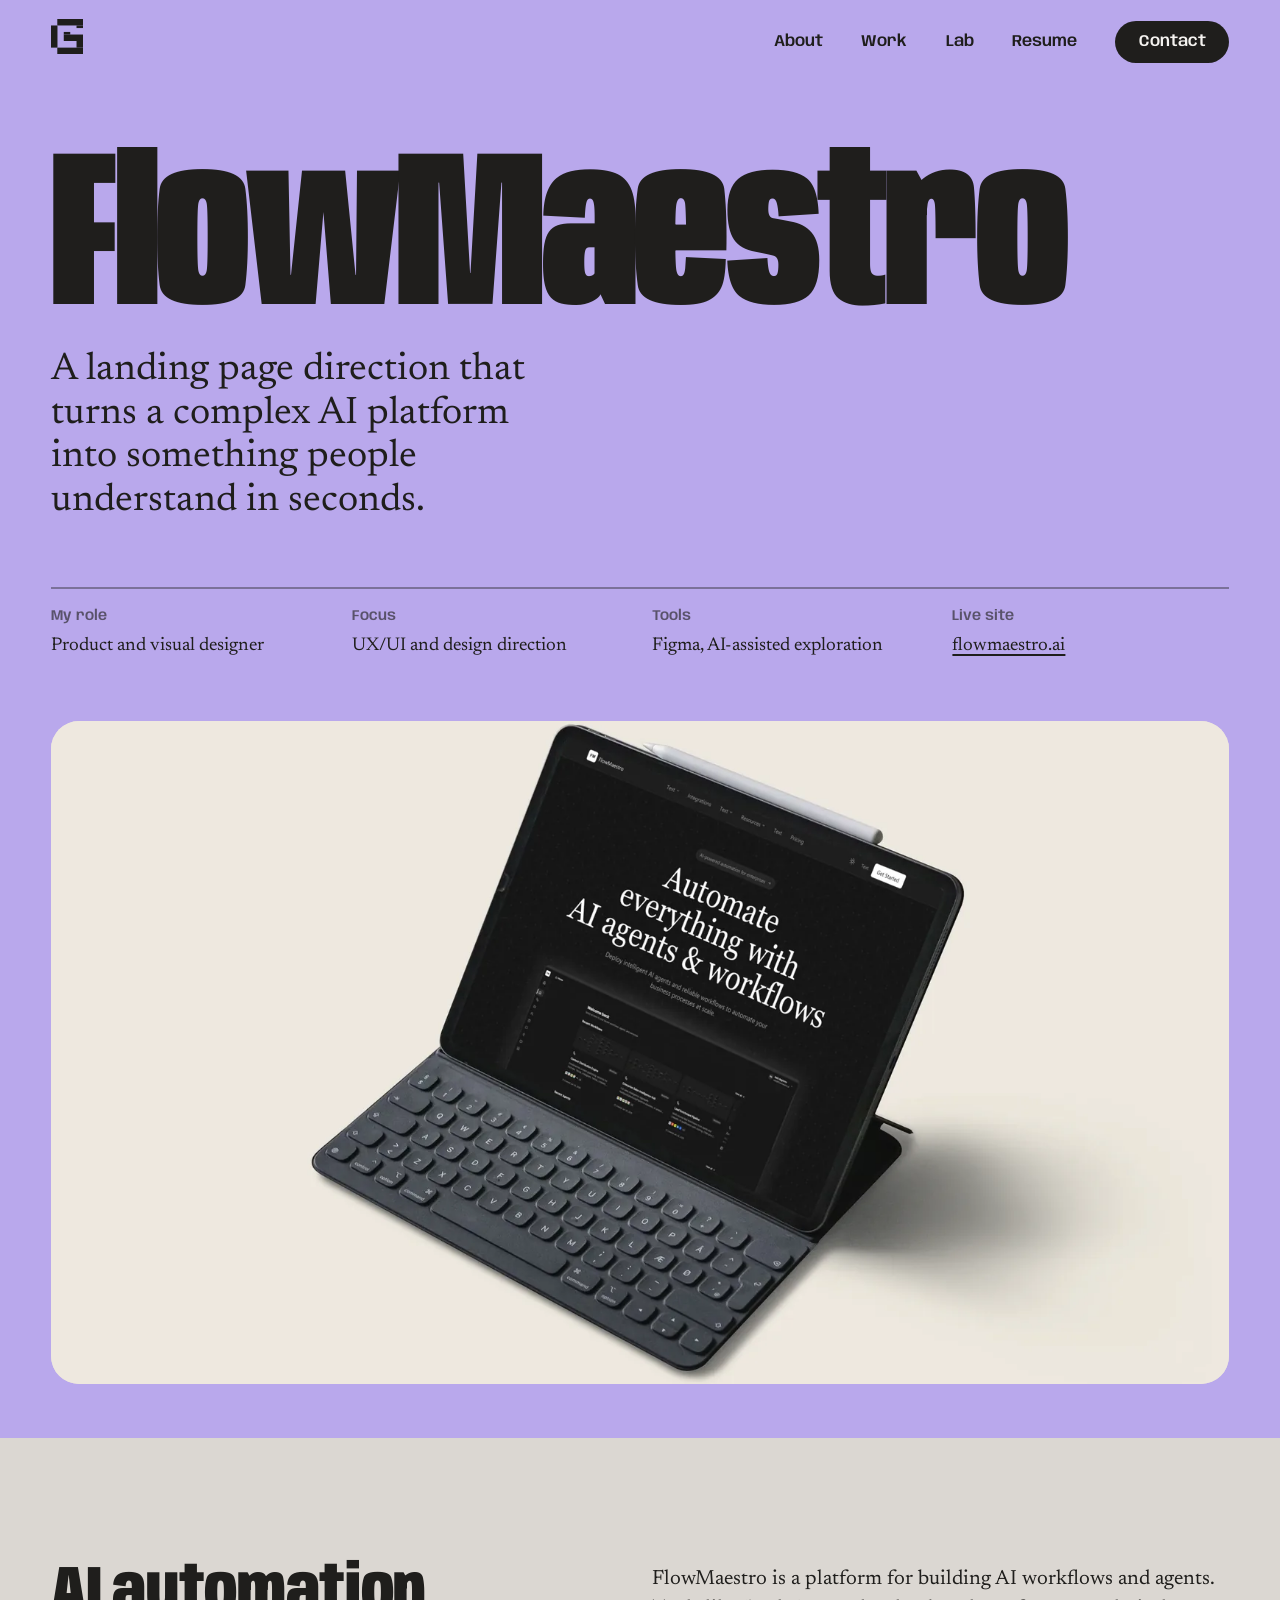
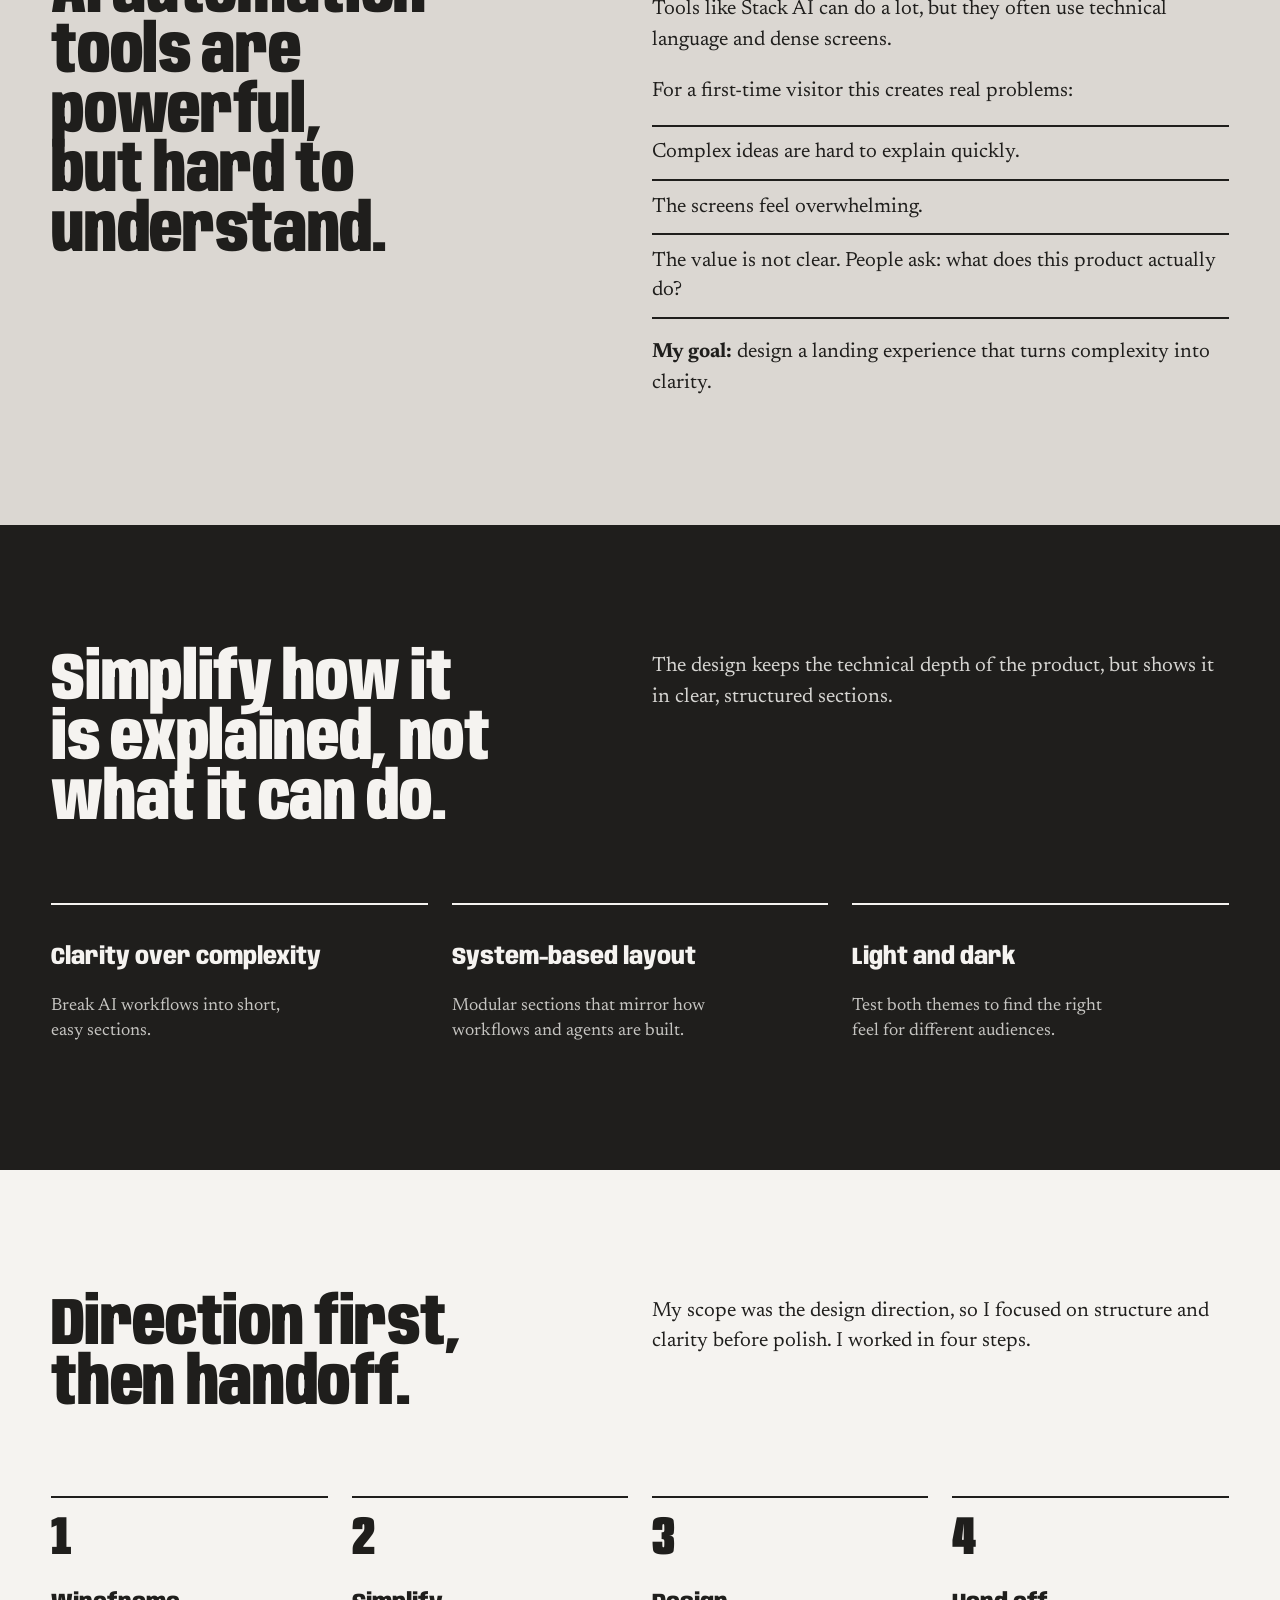
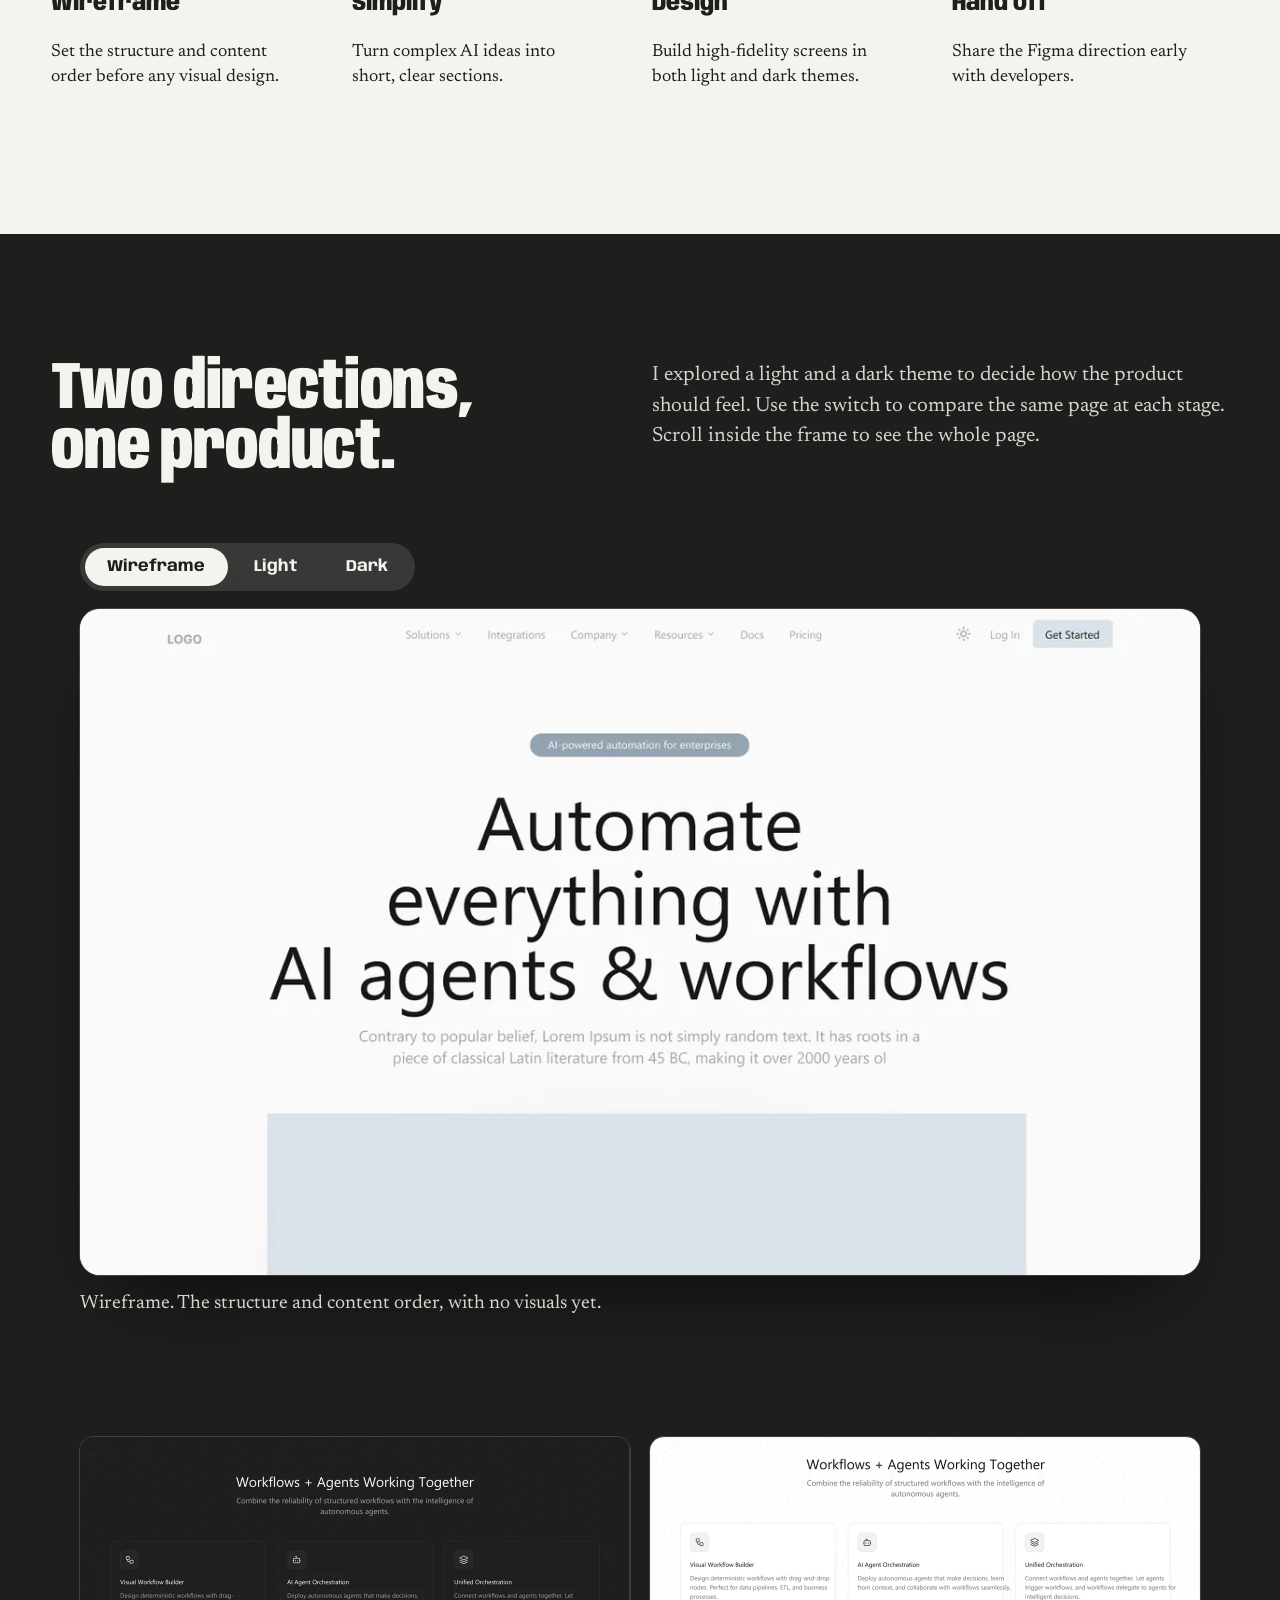
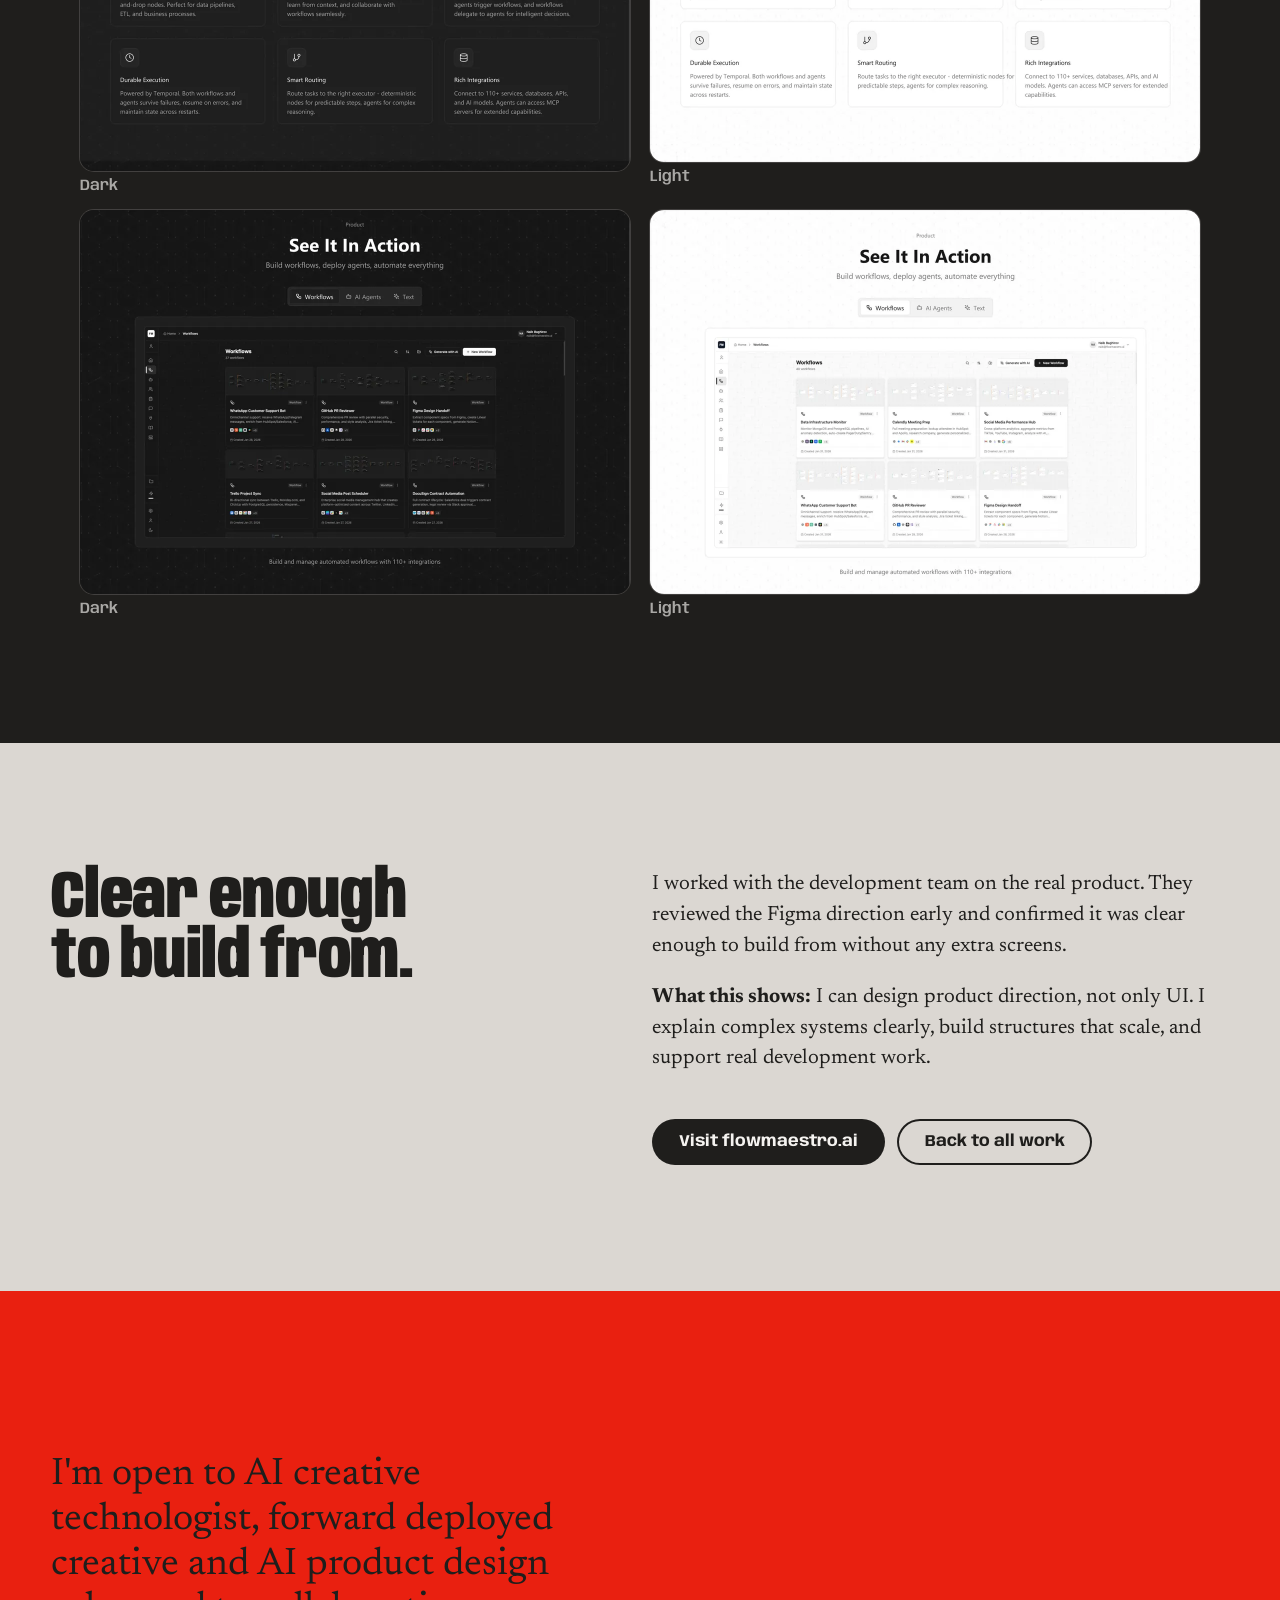
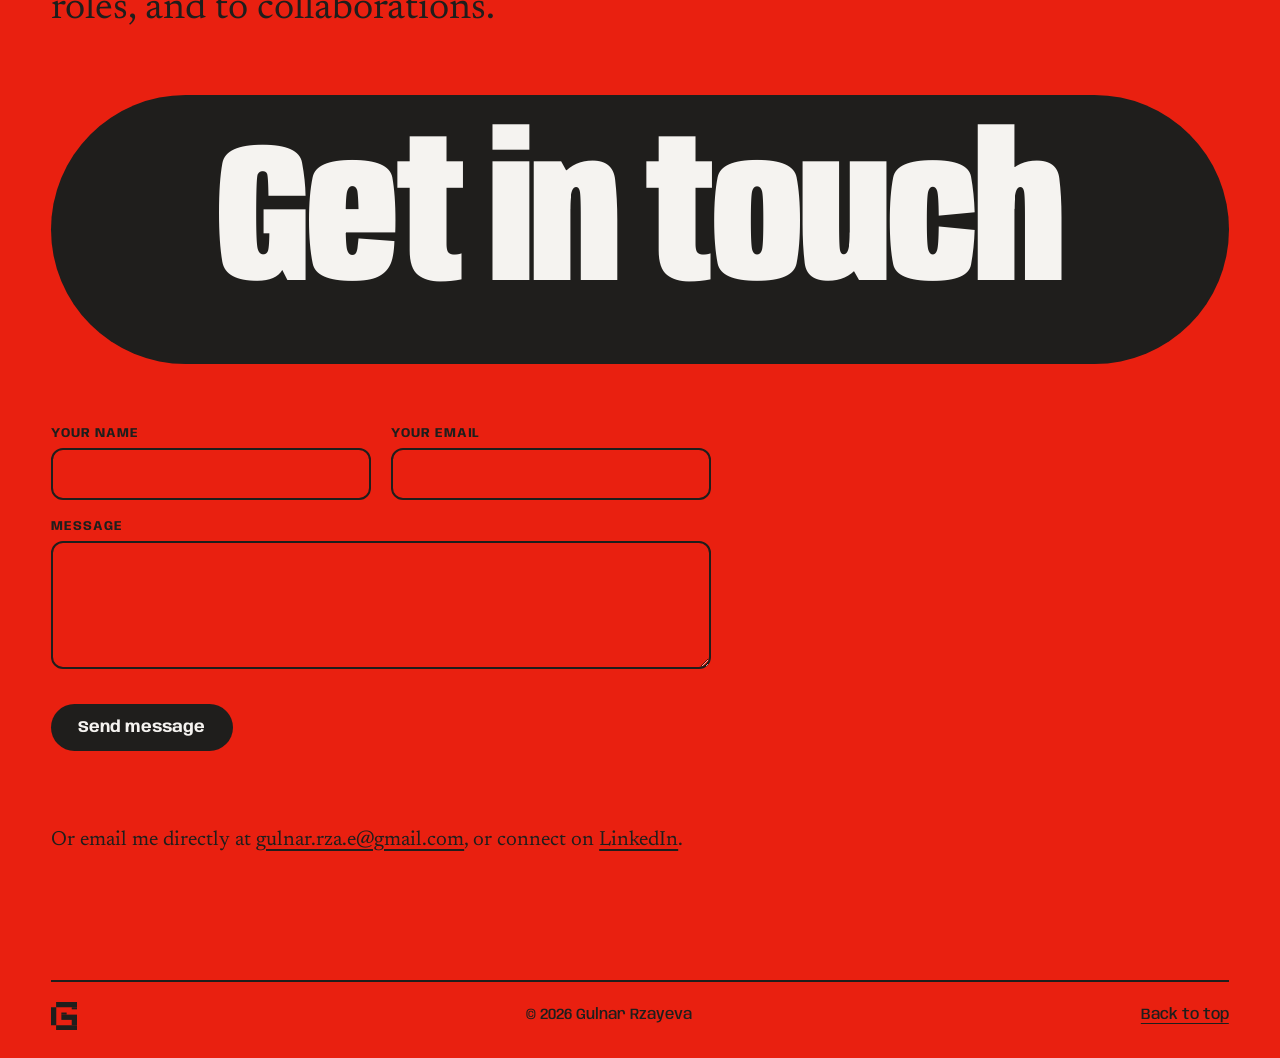
==== commit 87ece7a1: "Add a Web3Forms contact form to every page The contact section only had mailto: links, which do noth" ====
--- a/flowmaestro.html
+++ b/flowmaestro.html
@@ -153,6 +153,29 @@
   <section class="contact" id="contact" data-nav="light">
     <p class="contact__lead">I'm open to AI creative technologist, forward deployed creative and AI product design roles, and to collaborations.</p>
     <a class="cta" id="cta" href="mailto:gulnar.rza.e@gmail.com?subject=Hello%20Gulnar"><span>Get in touch</span></a>
+    <form class="cform" id="contactForm" action="https://api.web3forms.com/submit" method="POST">
+      <input type="hidden" name="access_key" value="301f6f8f-8c38-4d42-bc05-eec0dd78a76e">
+      <input type="hidden" name="subject" value="New message from your portfolio">
+      <input type="hidden" name="from_name" value="gulnar-portfolio.vercel.app">
+      <input type="checkbox" name="botcheck" class="cform__bot" tabindex="-1" autocomplete="off" aria-hidden="true">
+      <div class="cform__row">
+        <p class="cform__field">
+          <label for="cf-name">Your name</label>
+          <input id="cf-name" name="name" type="text" required autocomplete="name">
+        </p>
+        <p class="cform__field">
+          <label for="cf-email">Your email</label>
+          <input id="cf-email" name="email" type="email" required autocomplete="email">
+        </p>
+      </div>
+      <p class="cform__field">
+        <label for="cf-message">Message</label>
+        <textarea id="cf-message" name="message" rows="4" required></textarea>
+      </p>
+      <button class="btn cform__submit" type="submit">Send message</button>
+      <p class="cform__status" id="cformStatus" role="status" aria-live="polite"></p>
+    </form>
+
     <p class="contact__mail">Or email me directly at <a href="mailto:gulnar.rza.e@gmail.com">gulnar.rza.e@gmail.com</a>, or connect on <a href="https://www.linkedin.com/in/gulnarza" target="_blank" rel="noopener">LinkedIn</a>.</p>
 
     <footer class="footer">
--- a/css/style.css
+++ b/css/style.css
@@ -465,6 +465,39 @@
 }
 .cta:hover, .cta:focus-visible { color: var(--ink); }
 .cta:hover::before, .cta:focus-visible::before { transform: translate(-50%, -50%) scale(1); }
+
+/* ---------- Contact form ---------- */
+.cform { margin-top: clamp(40px, 7vh, 72px); max-width: 660px; }
+.cform__bot { position: absolute; left: -9999px; width: 1px; height: 1px; opacity: 0; }
+.cform__row { display: grid; grid-template-columns: 1fr 1fr; gap: 20px; }
+.cform__field { display: block; margin-top: 20px; }
+.cform__row .cform__field { margin-top: 0; }
+.cform__field label {
+  display: block; margin-bottom: .55em;
+  font: 700 .82rem/1 var(--display); font-stretch: 100%;
+  text-transform: uppercase; letter-spacing: .07em;
+}
+.cform__field input, .cform__field textarea {
+  width: 100%; padding: .75em .9em;
+  background: transparent; color: var(--ink);
+  border: 2px solid var(--ink); border-radius: 12px;
+  font: 400 1.05rem/1.4 var(--text);
+  transition: background .3s ease;
+}
+.cform__field textarea { resize: vertical; min-height: 128px; }
+.cform__field input:focus, .cform__field textarea:focus {
+  outline: none; background: rgba(245, 243, 240, .25);
+}
+.cform__submit {
+  border: 0; cursor: pointer;
+  background: var(--ink); color: var(--chalk);
+  font: 700 1rem/1 var(--display); font-stretch: 100%;
+}
+.cform__submit:hover { background: var(--chalk); color: var(--ink); }
+.cform__submit[disabled] { opacity: .55; cursor: default; transform: none; background: var(--ink); color: var(--chalk); }
+.cform__status { margin-top: 1.1em; min-height: 1.5em; font: 400 1.05rem/1.4 var(--text); }
+.cform__status.is-err { text-decoration: underline; text-underline-offset: .2em; }
+@media (max-width: 560px) { .cform__row { grid-template-columns: 1fr; gap: 20px; } }
 
 .contact__mail {
   margin-top: 1.6em;
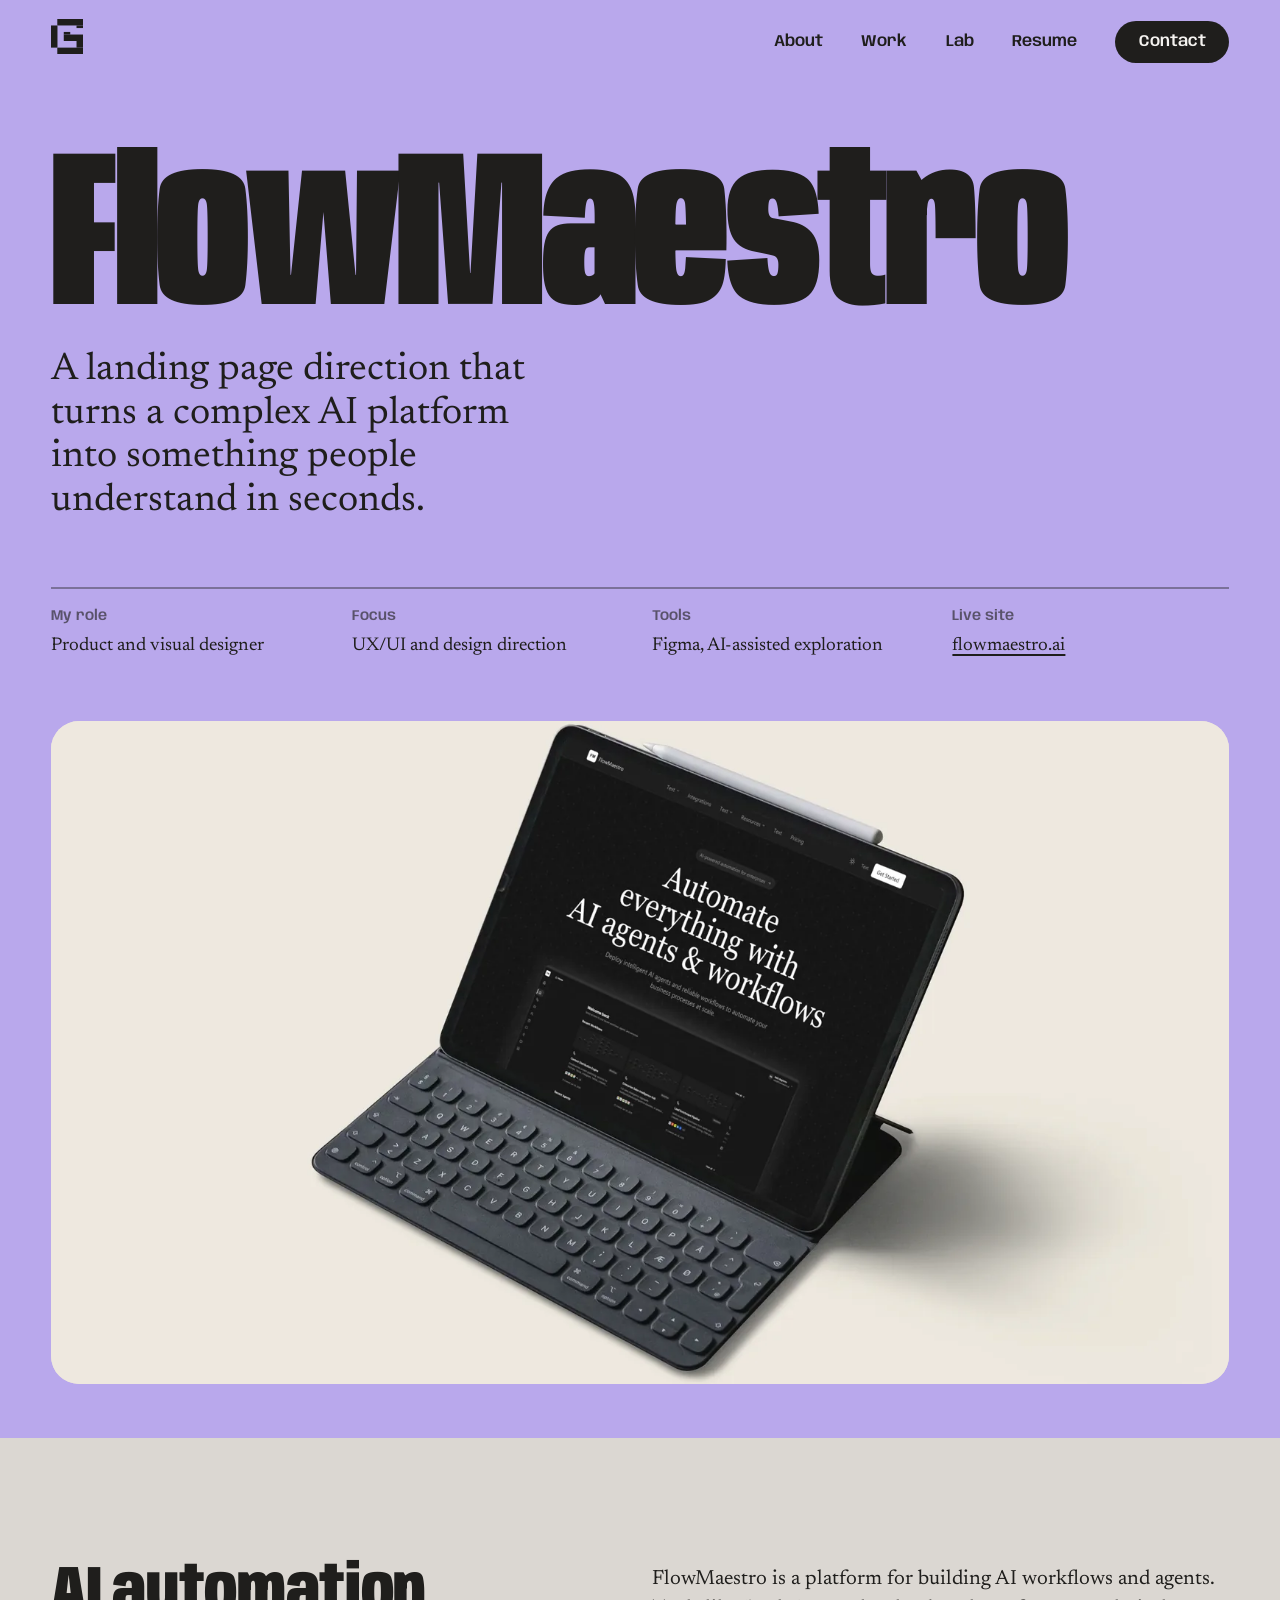
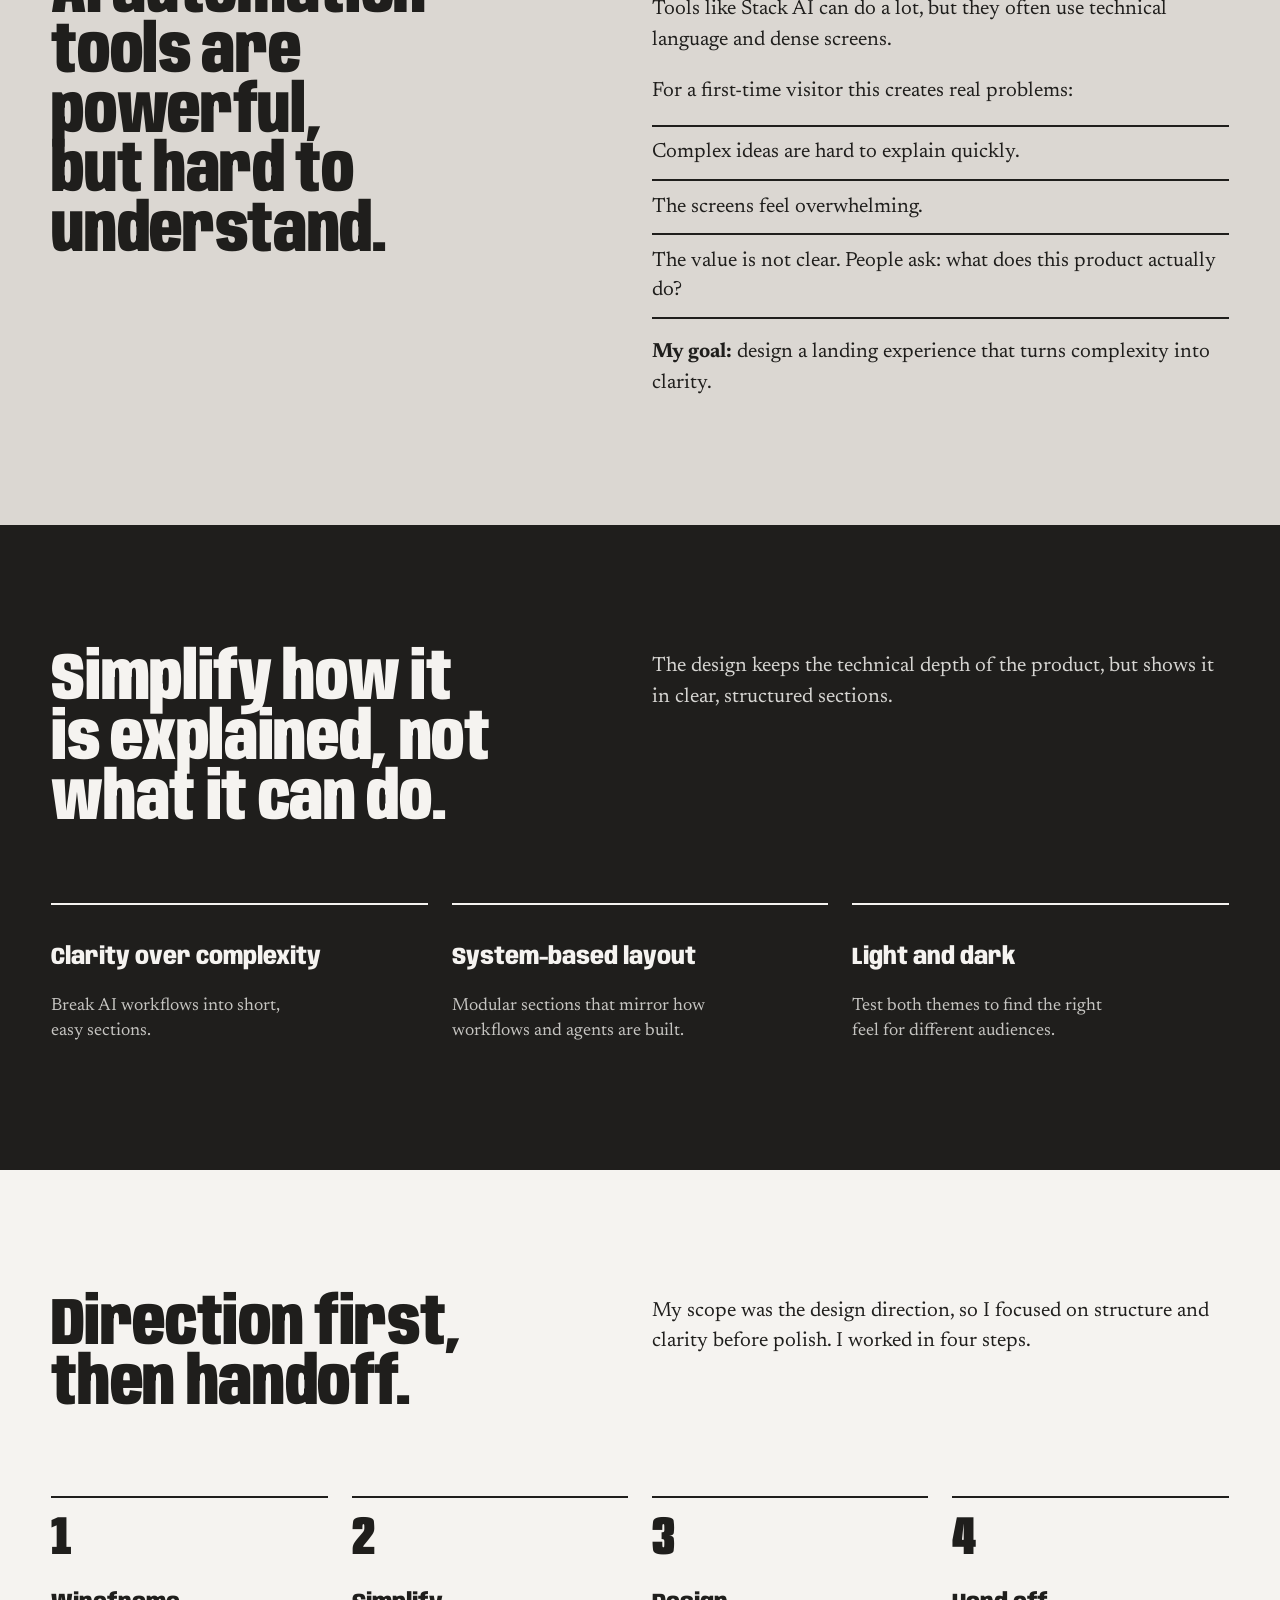
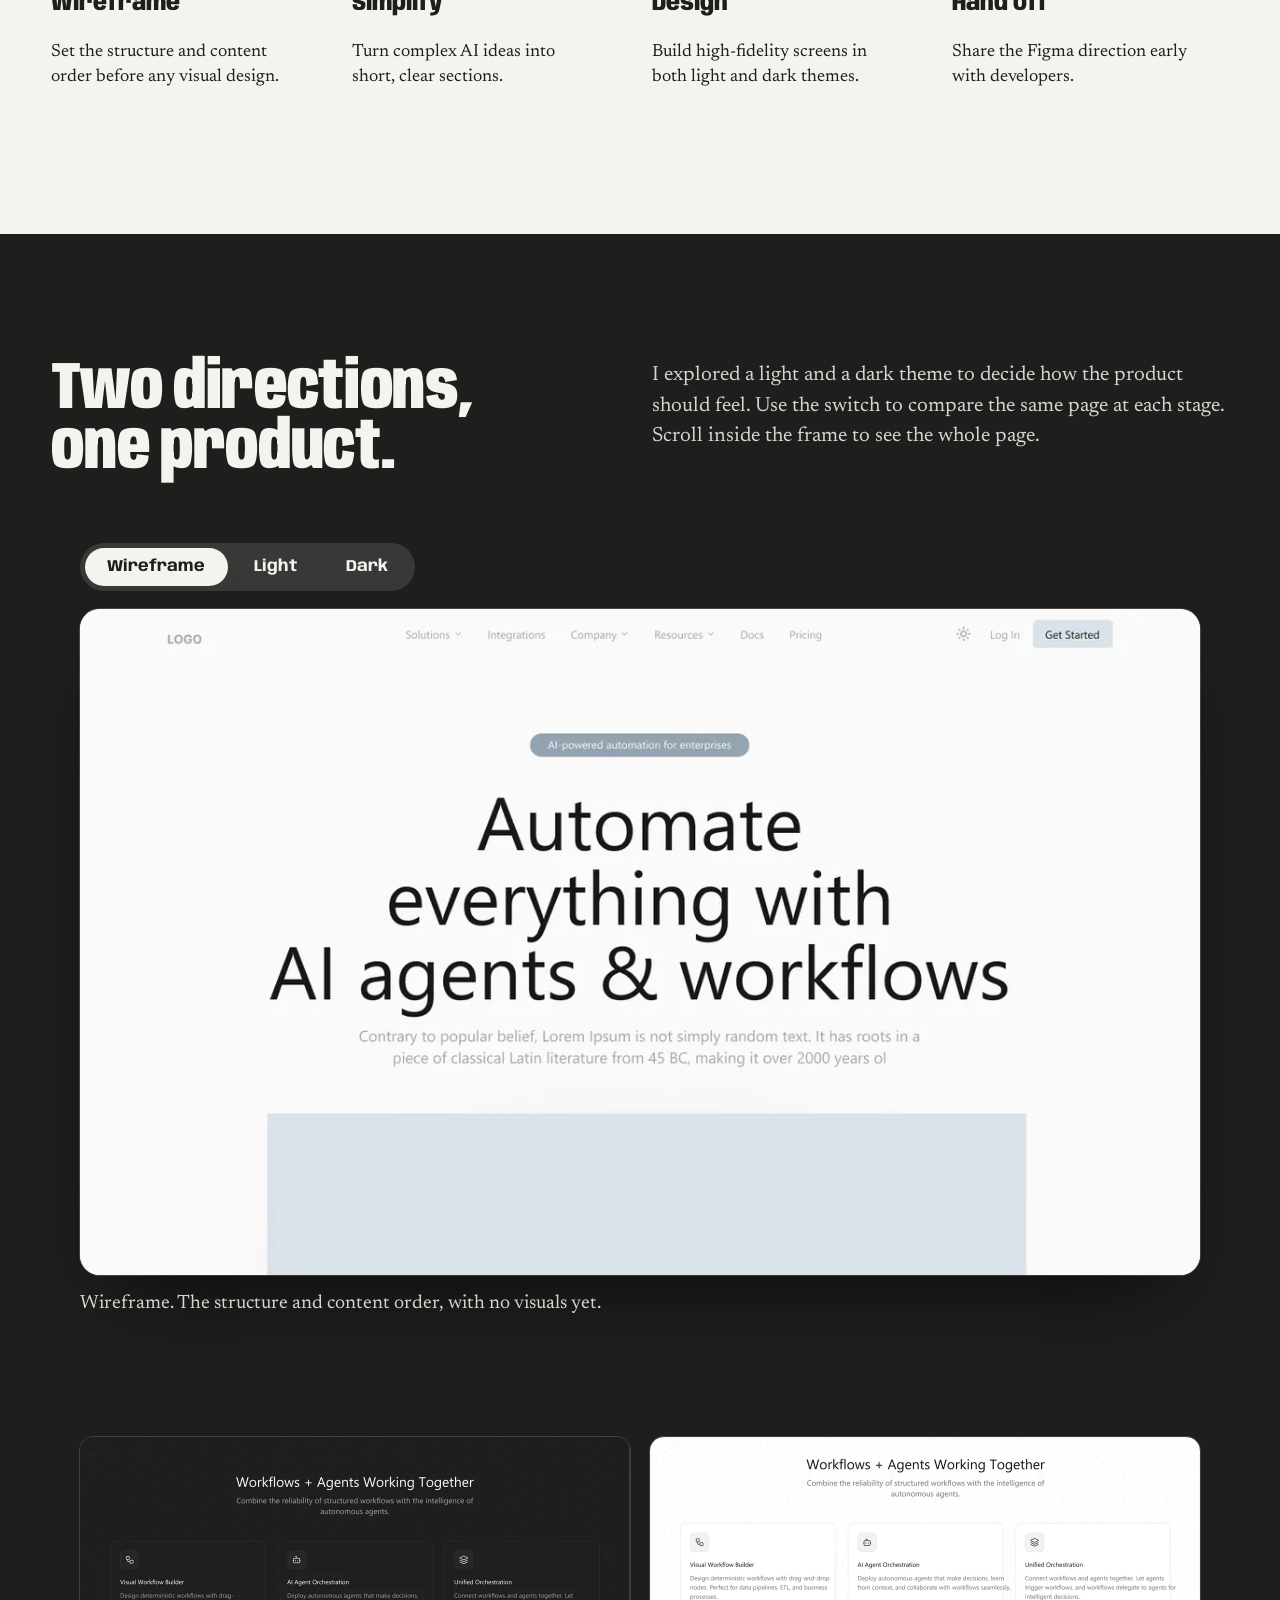
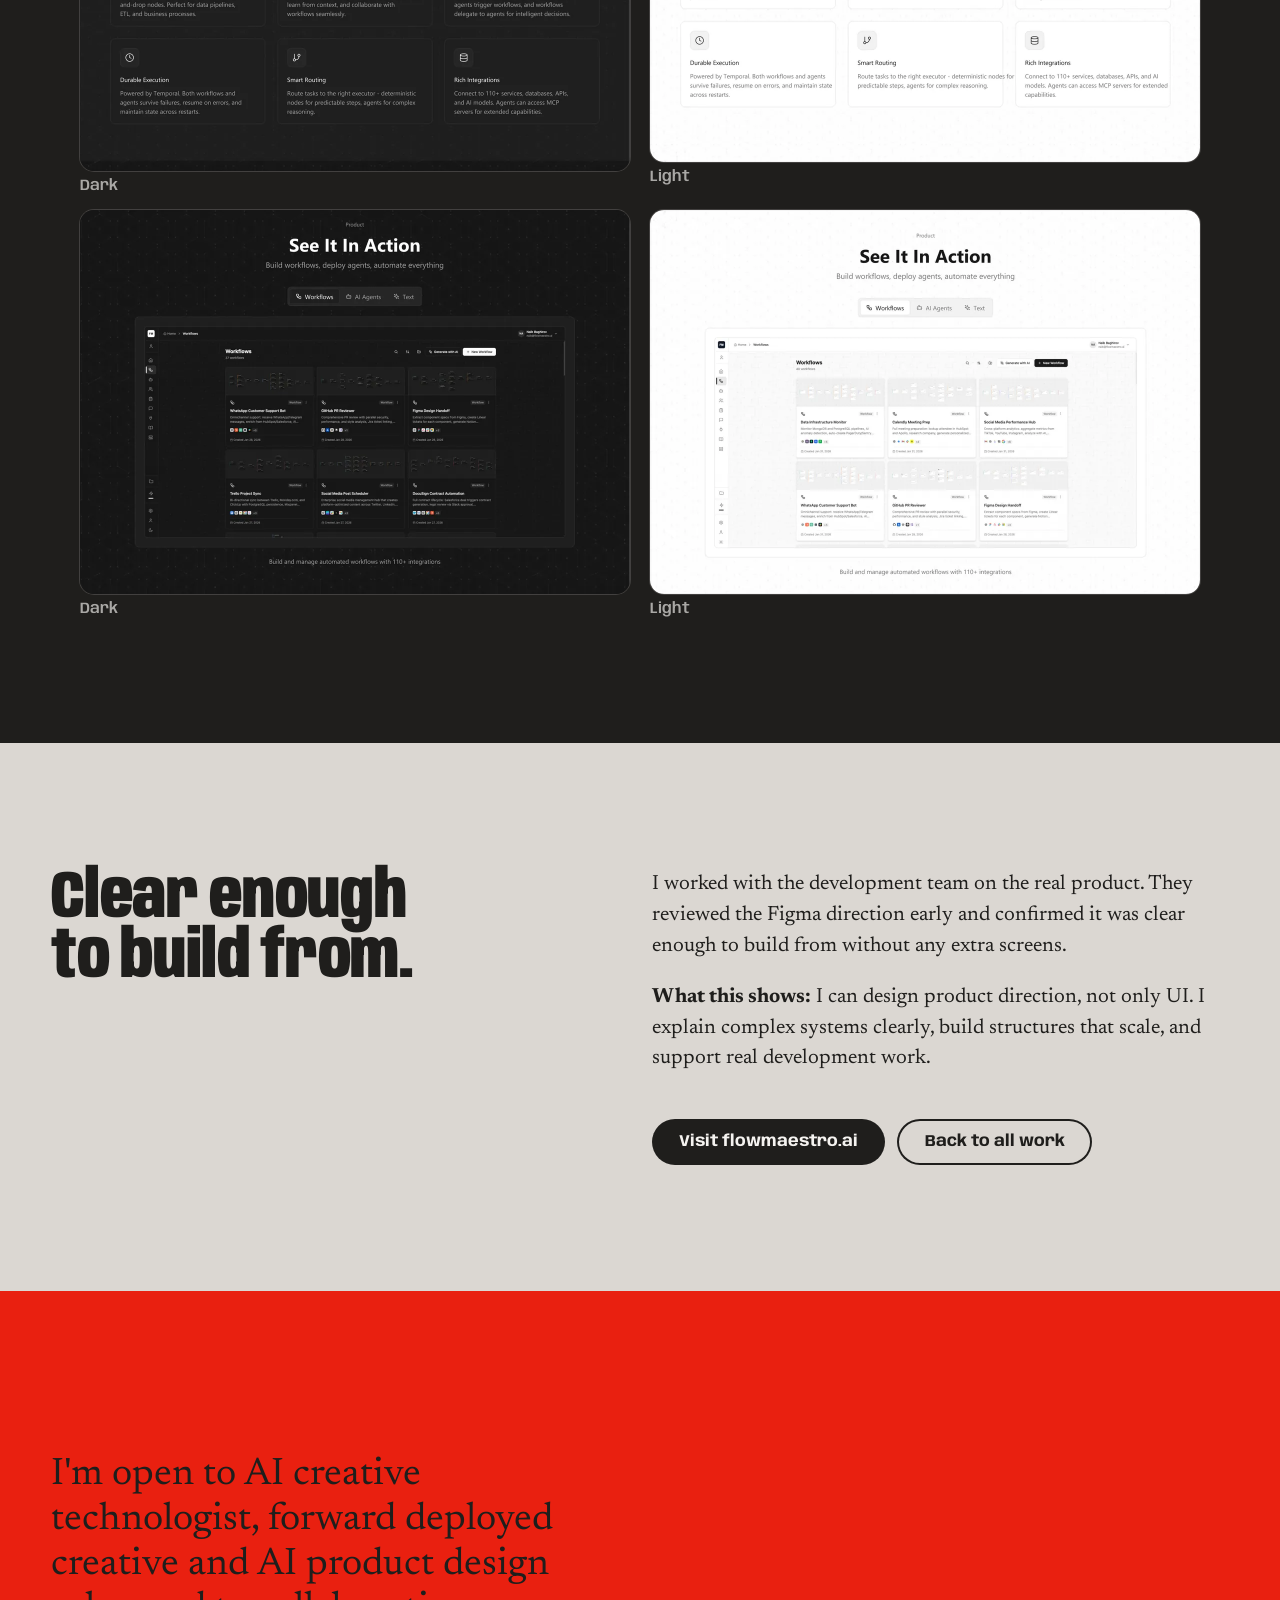
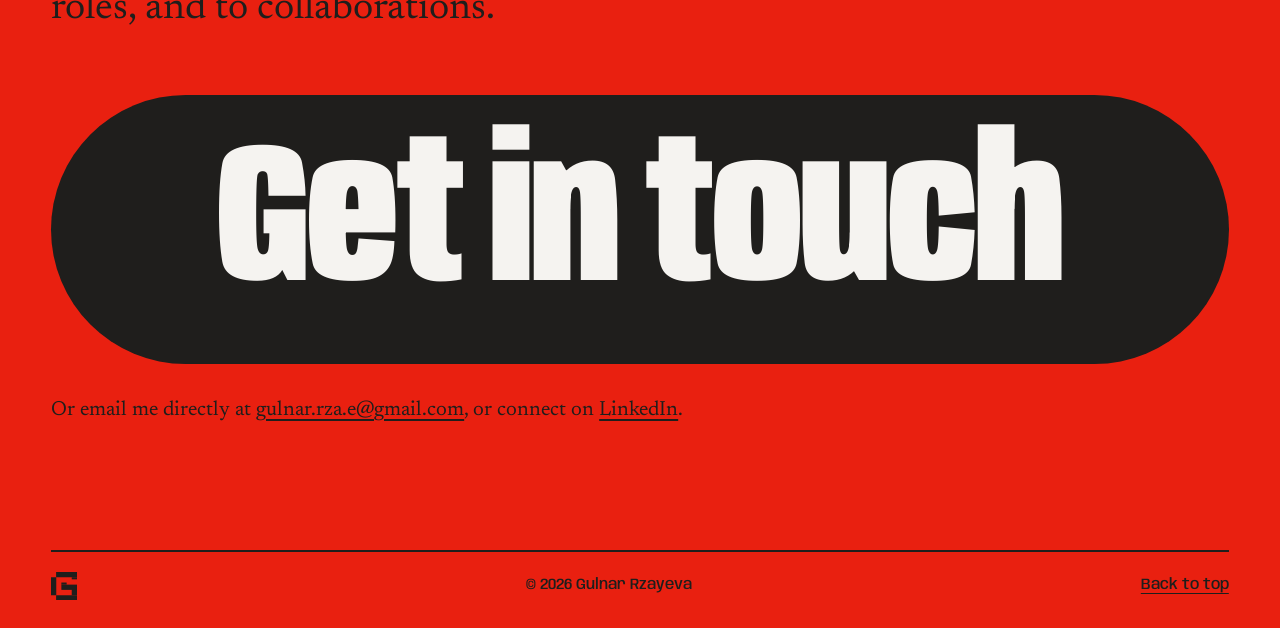
==== commit 18661893: "Move the contact form into a dialog opened by the CTA The inline form sat below the giant CTA and wa" ====
--- a/flowmaestro.html
+++ b/flowmaestro.html
@@ -152,13 +152,17 @@
 
   <section class="contact" id="contact" data-nav="light">
     <p class="contact__lead">I'm open to AI creative technologist, forward deployed creative and AI product design roles, and to collaborations.</p>
-    <a class="cta" id="cta" href="mailto:gulnar.rza.e@gmail.com?subject=Hello%20Gulnar"><span>Get in touch</span></a>
-    <form class="cform" id="contactForm" action="https://api.web3forms.com/submit" method="POST">
-      <input type="hidden" name="access_key" value="301f6f8f-8c38-4d42-bc05-eec0dd78a76e">
-      <input type="hidden" name="subject" value="New message from your portfolio">
-      <input type="hidden" name="from_name" value="gulnar-portfolio.vercel.app">
-      <input type="checkbox" name="botcheck" class="cform__bot" tabindex="-1" autocomplete="off" aria-hidden="true">
-      <div class="cform__row">
+    <a class="cta" id="cta" href="#contactForm"><span>Get in touch</span></a>
+    <dialog class="cmodal" id="contactModal" aria-labelledby="cmodalTitle">
+      <form class="cform" id="contactForm" action="https://api.web3forms.com/submit" method="POST">
+        <div class="cmodal__head">
+          <h2 class="cmodal__title" id="cmodalTitle">Say hello</h2>
+          <button class="cmodal__close" id="cmodalClose" type="button" aria-label="Close">&#215;</button>
+        </div>
+        <input type="hidden" name="access_key" value="301f6f8f-8c38-4d42-bc05-eec0dd78a76e">
+        <input type="hidden" name="subject" value="New message from your portfolio">
+        <input type="hidden" name="from_name" value="gulnar-portfolio.vercel.app">
+        <input type="checkbox" name="botcheck" class="cform__bot" tabindex="-1" autocomplete="off" aria-hidden="true">
         <p class="cform__field">
           <label for="cf-name">Your name</label>
           <input id="cf-name" name="name" type="text" required autocomplete="name">
@@ -167,14 +171,14 @@
           <label for="cf-email">Your email</label>
           <input id="cf-email" name="email" type="email" required autocomplete="email">
         </p>
-      </div>
-      <p class="cform__field">
-        <label for="cf-message">Message</label>
-        <textarea id="cf-message" name="message" rows="4" required></textarea>
-      </p>
-      <button class="btn cform__submit" type="submit">Send message</button>
-      <p class="cform__status" id="cformStatus" role="status" aria-live="polite"></p>
-    </form>
+        <p class="cform__field">
+          <label for="cf-message">Message</label>
+          <textarea id="cf-message" name="message" rows="4" required></textarea>
+        </p>
+        <button class="btn cform__submit" type="submit">Send message</button>
+        <p class="cform__status" id="cformStatus" role="status" aria-live="polite"></p>
+      </form>
+    </dialog>
 
     <p class="contact__mail">Or email me directly at <a href="mailto:gulnar.rza.e@gmail.com">gulnar.rza.e@gmail.com</a>, or connect on <a href="https://www.linkedin.com/in/gulnarza" target="_blank" rel="noopener">LinkedIn</a>.</p>
 
--- a/css/style.css
+++ b/css/style.css
@@ -466,38 +466,66 @@
 .cta:hover, .cta:focus-visible { color: var(--ink); }
 .cta:hover::before, .cta:focus-visible::before { transform: translate(-50%, -50%) scale(1); }
 
-/* ---------- Contact form ---------- */
-.cform { margin-top: clamp(40px, 7vh, 72px); max-width: 660px; }
+/* ---------- Contact form (modal) ---------- */
+.cmodal {
+  width: min(92vw, 470px);
+  padding: 0;
+  border: 2px solid var(--ink);
+  border-radius: 20px;
+  background: var(--chalk);
+  color: var(--ink);
+}
+.cmodal::backdrop { background: rgba(31, 30, 28, .6); }
+.cmodal__head {
+  display: flex; align-items: flex-start; justify-content: space-between; gap: 16px;
+  margin-bottom: 4px;
+}
+.cmodal__title { font: 860 1.75rem/1 var(--display); font-stretch: 72%; }
+.cmodal__close {
+  flex: none; margin: -4px -4px 0 0; padding: 0 4px;
+  background: none; border: 0; cursor: pointer; color: var(--ink);
+  font: 400 1.9rem/1 var(--display);
+  transition: color .3s ease;
+}
+.cmodal__close:hover { color: var(--red); }
+
+.cform { margin: 0; padding: 24px 24px 28px; }
 .cform__bot { position: absolute; left: -9999px; width: 1px; height: 1px; opacity: 0; }
-.cform__row { display: grid; grid-template-columns: 1fr 1fr; gap: 20px; }
-.cform__field { display: block; margin-top: 20px; }
-.cform__row .cform__field { margin-top: 0; }
+.cform__field { display: block; margin-top: 16px; }
 .cform__field label {
-  display: block; margin-bottom: .55em;
-  font: 700 .82rem/1 var(--display); font-stretch: 100%;
+  display: block; margin-bottom: .45em;
+  font: 700 .78rem/1 var(--display); font-stretch: 100%;
   text-transform: uppercase; letter-spacing: .07em;
 }
 .cform__field input, .cform__field textarea {
-  width: 100%; padding: .75em .9em;
+  width: 100%; padding: .6em .75em;
   background: transparent; color: var(--ink);
-  border: 2px solid var(--ink); border-radius: 12px;
-  font: 400 1.05rem/1.4 var(--text);
+  border: 2px solid var(--ink); border-radius: 10px;
+  font: 400 1rem/1.4 var(--text);
   transition: background .3s ease;
 }
-.cform__field textarea { resize: vertical; min-height: 128px; }
+.cform__field textarea { resize: vertical; min-height: 104px; }
 .cform__field input:focus, .cform__field textarea:focus {
-  outline: none; background: rgba(245, 243, 240, .25);
+  outline: none; background: rgba(31, 30, 28, .06);
 }
 .cform__submit {
+  width: 100%; margin-top: 1.4em;
   border: 0; cursor: pointer;
   background: var(--ink); color: var(--chalk);
   font: 700 1rem/1 var(--display); font-stretch: 100%;
 }
-.cform__submit:hover { background: var(--chalk); color: var(--ink); }
-.cform__submit[disabled] { opacity: .55; cursor: default; transform: none; background: var(--ink); color: var(--chalk); }
-.cform__status { margin-top: 1.1em; min-height: 1.5em; font: 400 1.05rem/1.4 var(--text); }
+.cform__submit:hover { background: var(--red); color: var(--chalk); }
+.cform__submit[disabled] { opacity: .55; cursor: default; transform: none; background: var(--ink); }
+.cform__status { margin-top: .9em; min-height: 1.4em; font: 400 1rem/1.4 var(--text); }
 .cform__status.is-err { text-decoration: underline; text-underline-offset: .2em; }
-@media (max-width: 560px) { .cform__row { grid-template-columns: 1fr; gap: 20px; } }
+
+/* No JavaScript: the dialog never opens, so render it inline instead. */
+html:not(.js) .cmodal {
+  display: block; position: static;
+  width: min(100%, 560px);
+  margin-top: clamp(40px, 7vh, 72px);
+}
+html:not(.js) .cmodal__close { display: none; }
 
 .contact__mail {
   margin-top: 1.6em;
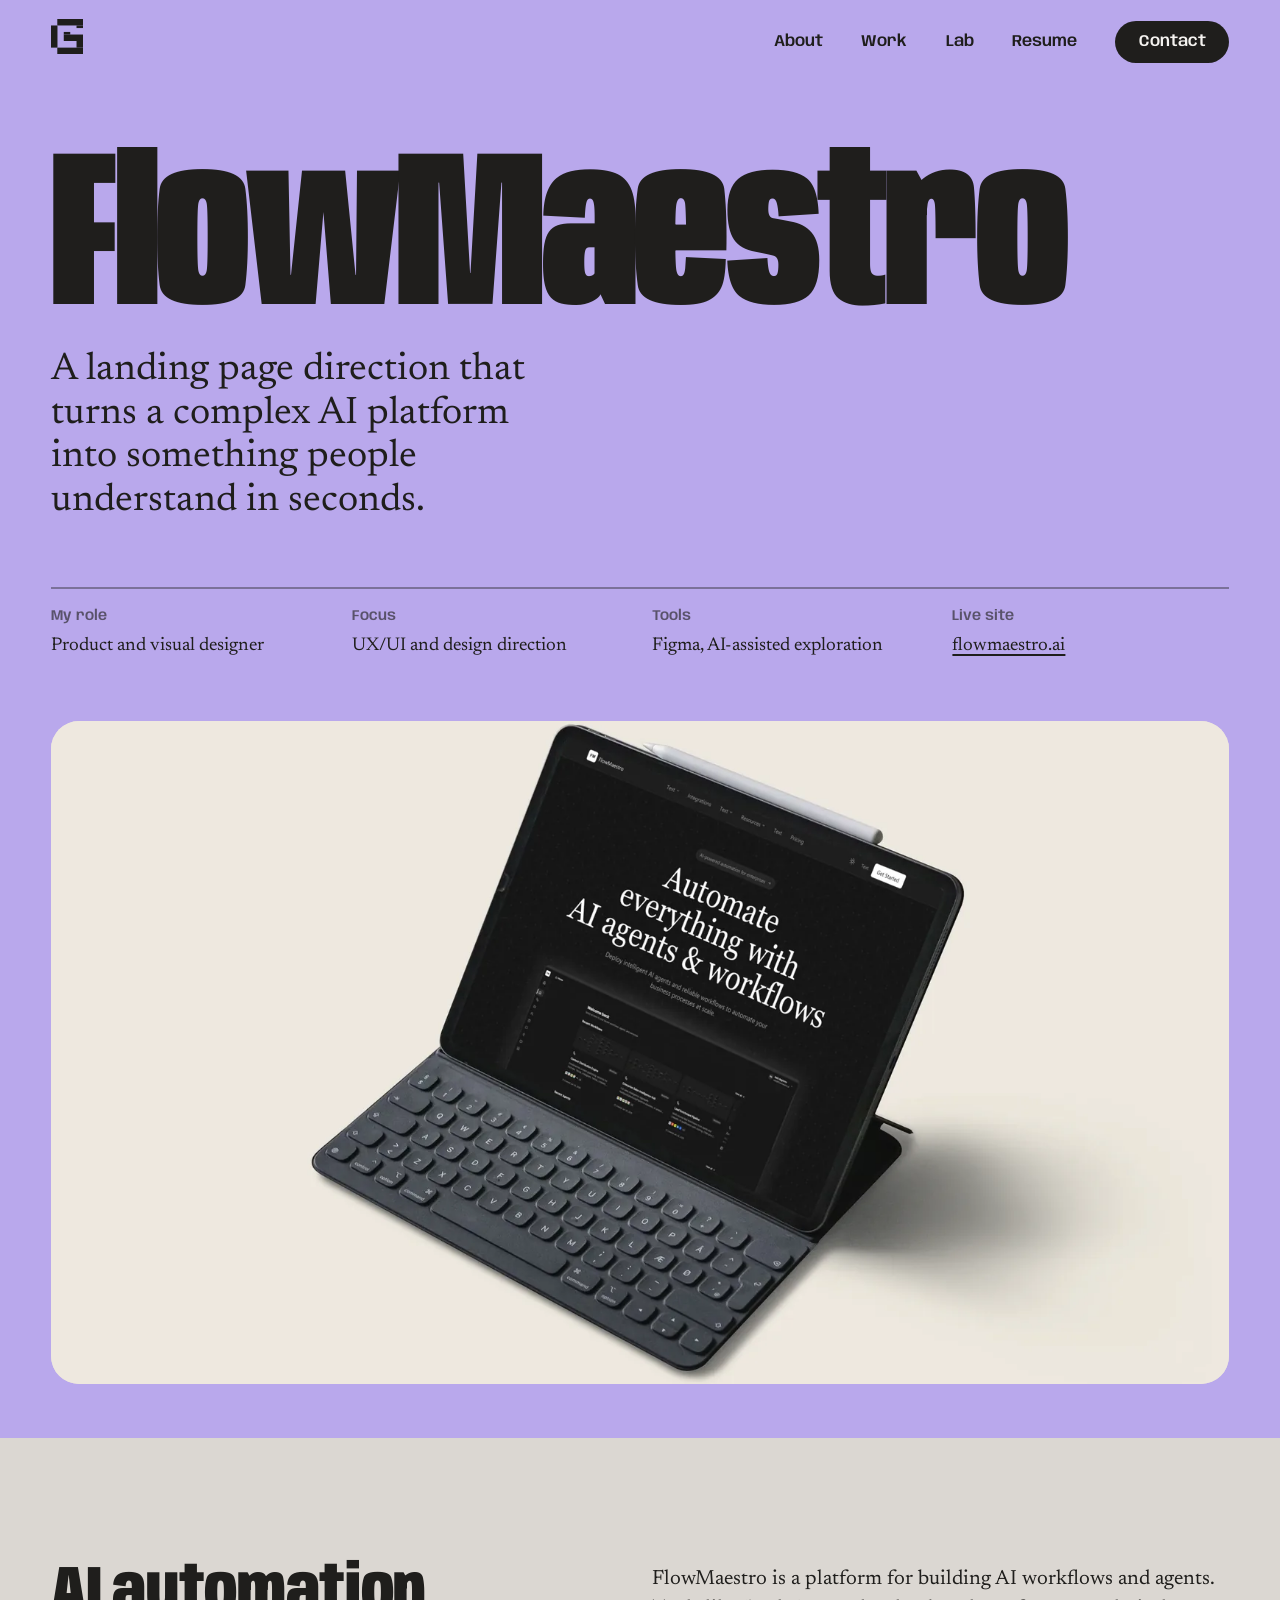
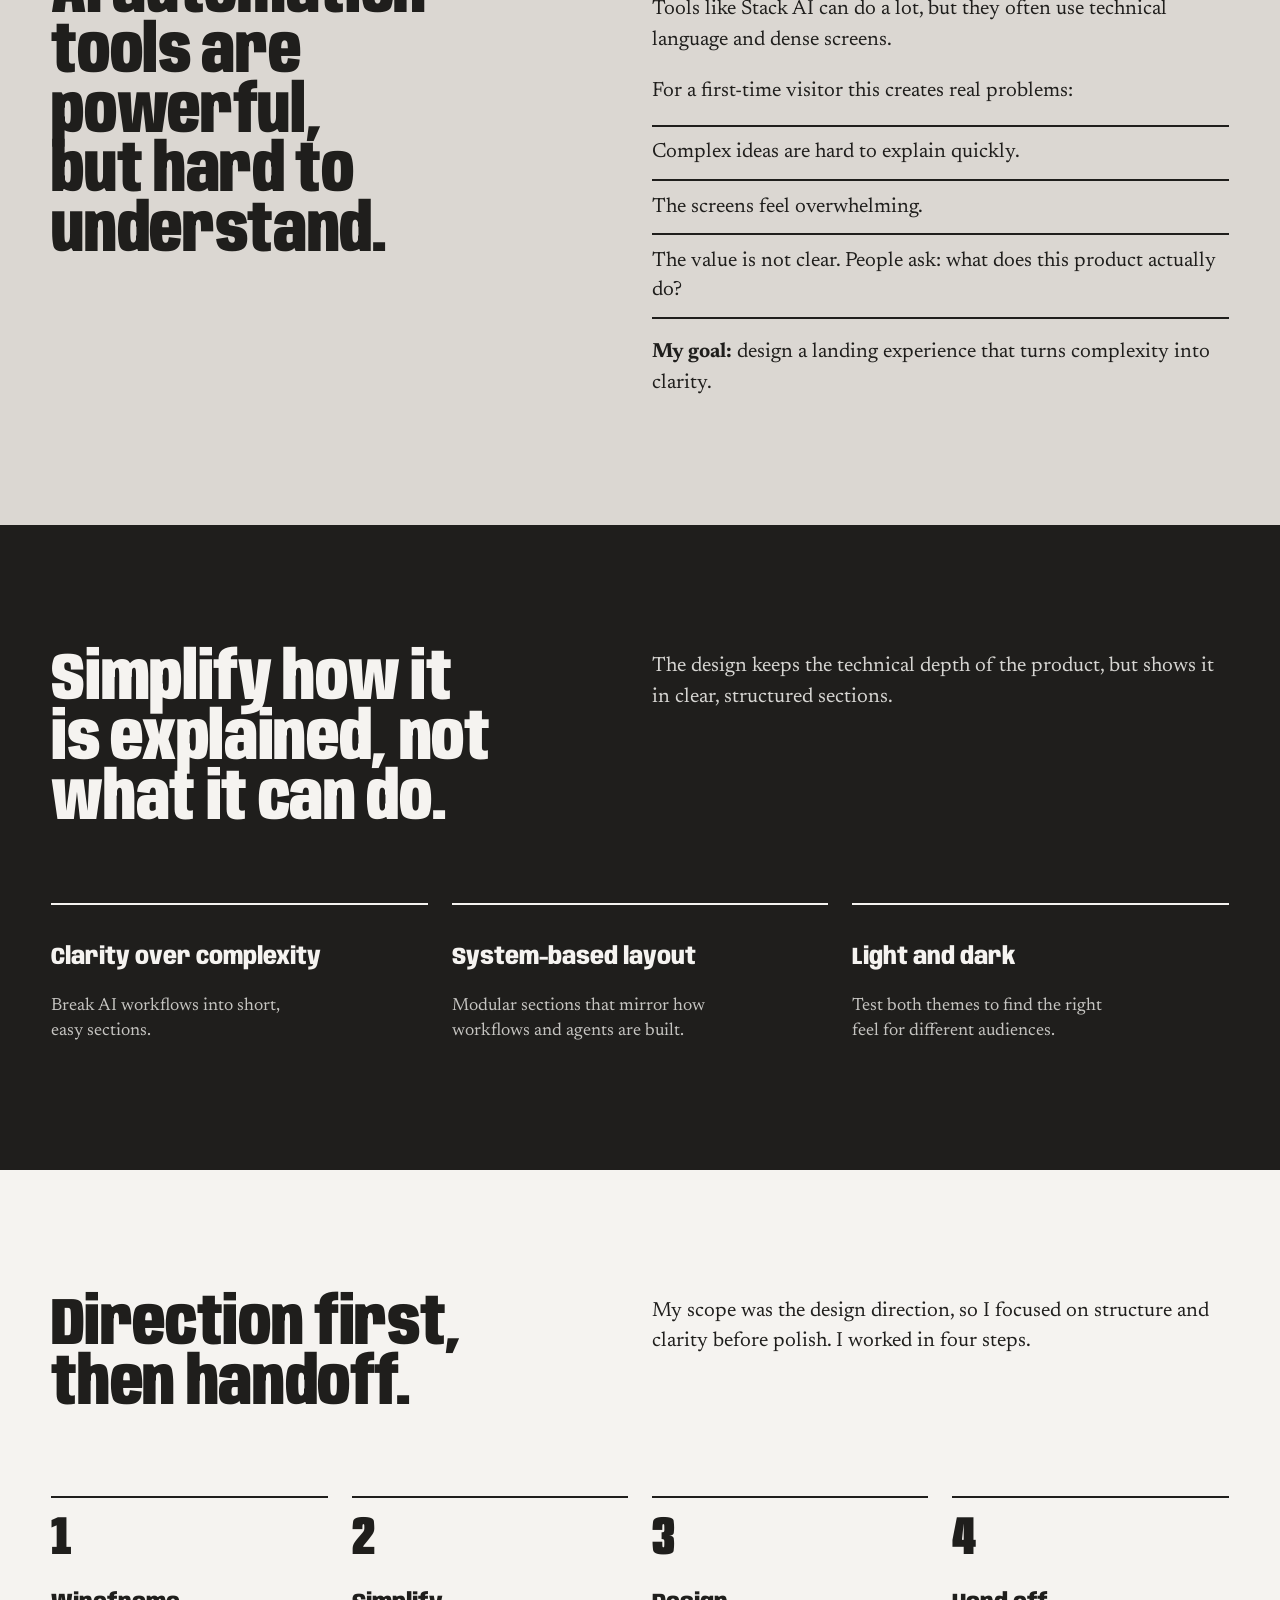
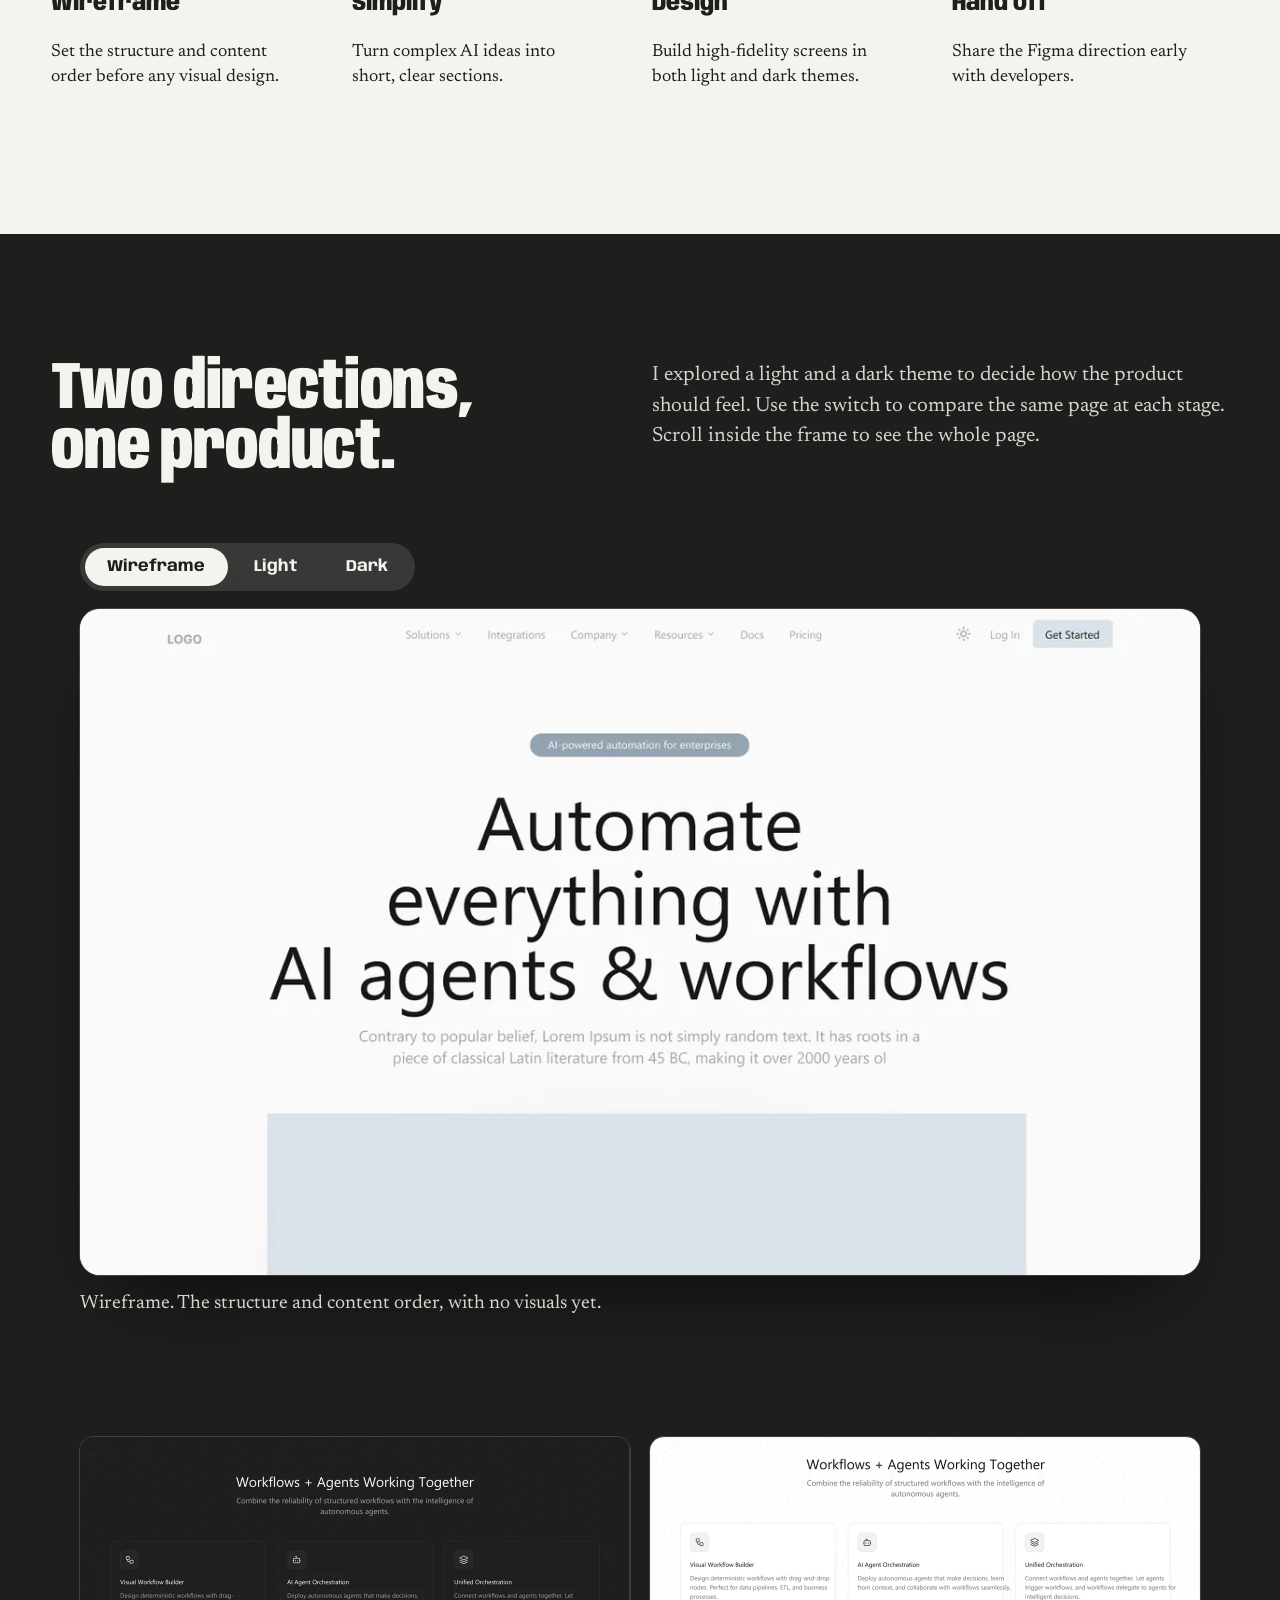
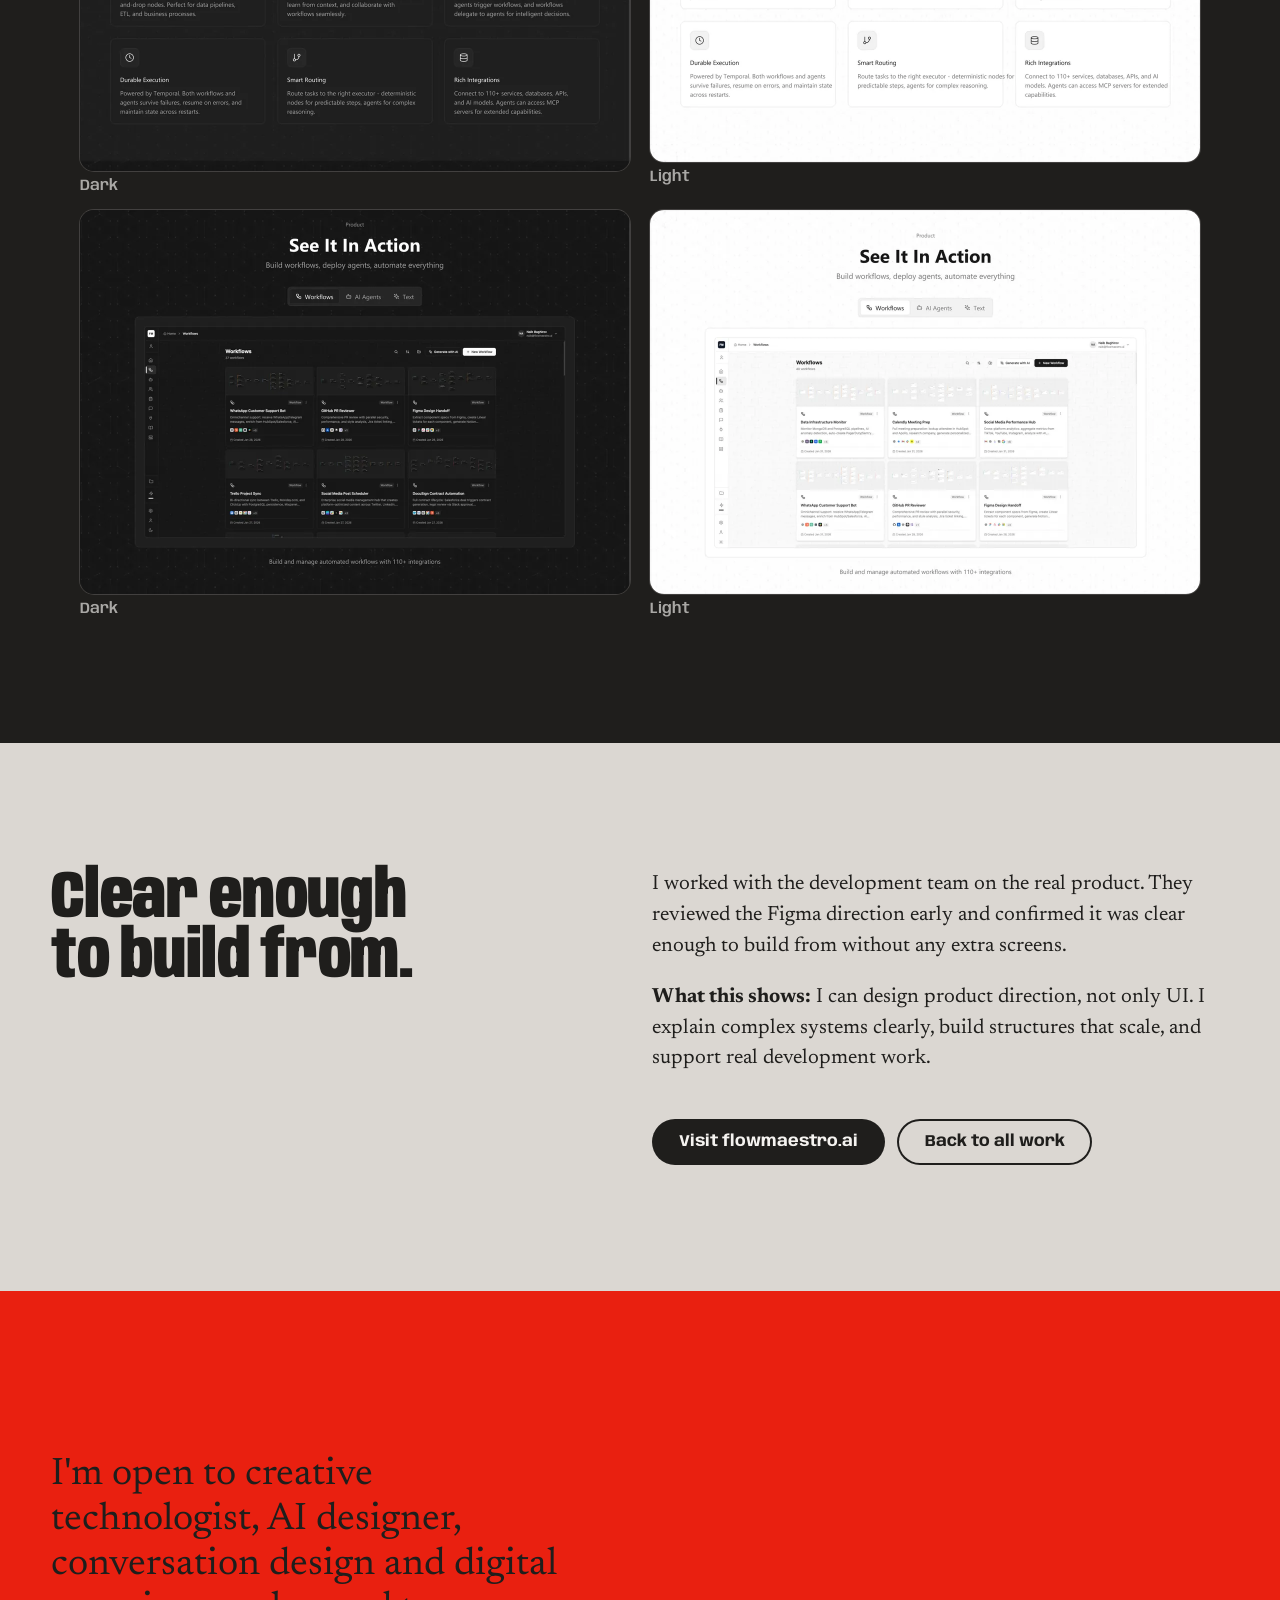
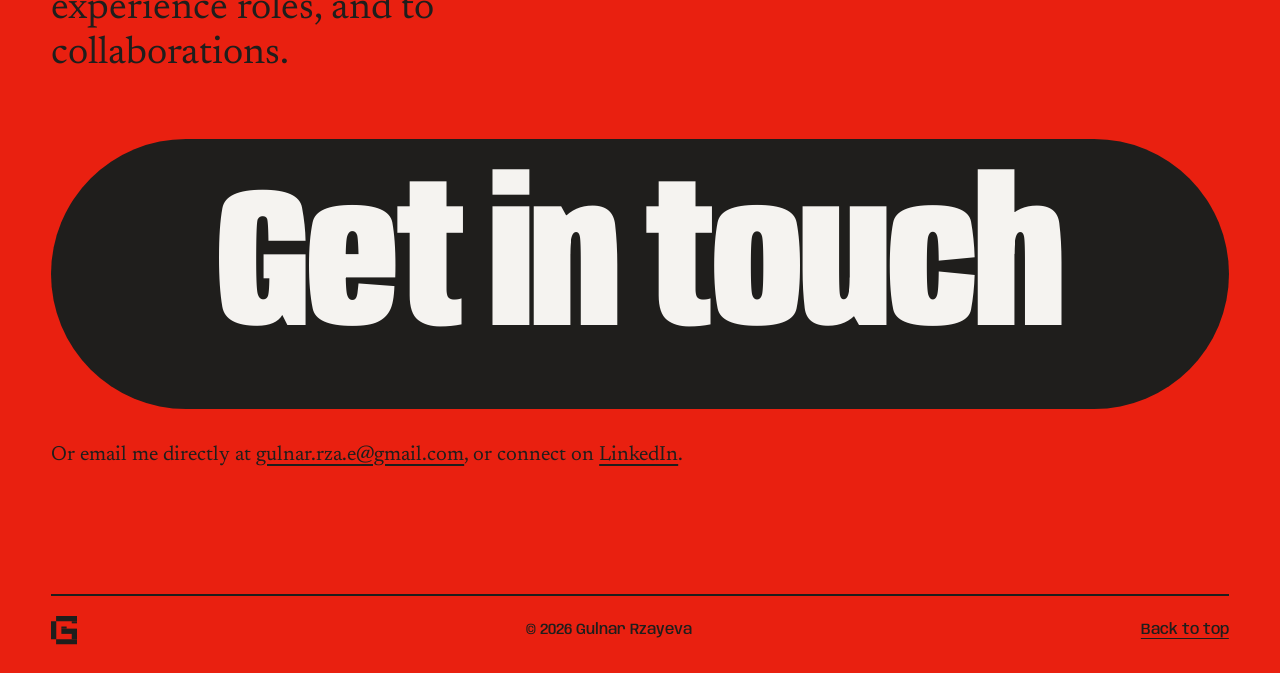
==== commit 1ab711db: "Update positioning and resume link" ====
--- a/flowmaestro.html
+++ b/flowmaestro.html
@@ -38,7 +38,7 @@
     <a href="/#about">About</a>
     <a href="/#work">Work</a>
     <a href="/lab">Lab</a>
-    <a class="nav__resume" href="resume.pdf" target="_blank" rel="noopener">Resume</a>
+    <a class="nav__resume" href="https://drive.google.com/file/d/1k4H4BxttgQ-zsAg9xaU9Dh7pXxssgpgv/view" target="_blank" rel="noopener">Resume</a>
     <a class="pill" href="#contact">Contact</a>
   </nav>
 </header>
@@ -151,7 +151,7 @@
   </section>
 
   <section class="contact" id="contact" data-nav="light">
-    <p class="contact__lead">I'm open to AI creative technologist, forward deployed creative and AI product design roles, and to collaborations.</p>
+    <p class="contact__lead">I'm open to creative technologist, AI designer, conversation design and digital experience roles, and to collaborations.</p>
     <a class="cta" id="cta" href="#contactForm"><span>Get in touch</span></a>
     <dialog class="cmodal" id="contactModal" aria-labelledby="cmodalTitle">
       <form class="cform" id="contactForm" action="https://api.web3forms.com/submit" method="POST">
--- a/css/style.css
+++ b/css/style.css
@@ -164,6 +164,7 @@
 }
 .hero__title .line:nth-child(2) > span { --i: 1; }
 .hero__title .line:nth-child(3) > span { --i: 2; }
+.hero__title .line:nth-child(4) > span { --i: 3; }
 
 @keyframes rise {
   to { transform: translateY(0); font-stretch: 72%; }
@@ -988,10 +989,6 @@
 .case-block--chalk .graph img, .case-block--concrete .graph img { box-shadow: 0 0 0 1px rgba(31,30,28,.16); }
 .graph figcaption { margin-top: 10px; font: 600 .95rem/1 var(--display); font-stretch: 100%; opacity: .65; }
 
-.graph-row { display: grid; grid-template-columns: 1.5fr 1fr; gap: 20px; align-items: start; margin-top: clamp(40px, 7vh, 80px); }
-.graph-row .graph { margin: 0; }
-.graph-col { display: grid; gap: 20px; }
-.graph-col .graph { margin: 0; }
 
 .tip {
   margin-top: clamp(28px, 5vh, 48px); padding: 20px 24px; border-radius: 18px;
@@ -1019,15 +1016,6 @@
 @media (max-width: 1200px) { .vgrid--6 { grid-template-columns: repeat(3, minmax(0, 1fr)); } }
 @media (max-width: 700px)  { .vgrid--6 { grid-template-columns: repeat(2, minmax(0, 1fr)); } }
 
-.sites { display: grid; gap: clamp(56px, 10vh, 110px); margin-top: clamp(40px, 7vh, 80px); }
-.site { display: grid; grid-template-columns: repeat(12, minmax(0, 1fr)); column-gap: 24px; row-gap: 20px; align-items: start; }
-.site__imgs { grid-column: 1 / span 8; display: grid; grid-template-columns: 1.4fr 1fr; gap: 14px; }
-.site__imgs img { width: 100%; height: auto; border-radius: 14px; box-shadow: 0 0 0 1px rgba(31,30,28,.16); }
-.site__imgs img:last-child { align-self: end; }
-.site__text { grid-column: 9 / -1; }
-.site__text h3 { font: 860 clamp(2rem, 3.6vw, 3.6rem)/.92 var(--display); font-stretch: 70%; }
-.site__text p { margin-top: 1em; font: 400 1.2rem/1.42 var(--text); }
-.site__text .project__tags { color: rgba(31,30,28,.65); }
 
 .more { background: var(--chalk); color: var(--ink); padding: clamp(80px, 14vh, 160px) var(--gutter); }
 .more__title { font: 860 clamp(2.5rem, 5.2vw, 6rem)/.9 var(--display); font-stretch: 70%; margin-bottom: clamp(32px, 6vh, 64px); }
@@ -1057,9 +1045,7 @@
 
 @media (max-width: 900px) {
   .stills { grid-template-columns: repeat(2, minmax(0, 1fr)); }
-  .graph-row { grid-template-columns: 1fr; }
   .vgrid--3, .vgrid--5 { grid-template-columns: repeat(2, minmax(0, 1fr)); }
-  .site__imgs, .site__text { grid-column: 1 / -1; }
   .shots { grid-template-columns: 1fr; }
 }
 @media (max-width: 560px) {
@@ -1068,6 +1054,5 @@
   .lrow__thumb { width: 72px; height: 54px; }
   .lrow__text strong { font-size: 1.4rem; }
   .lrow__text span { font-size: .98rem; }
-  .site__imgs { grid-template-columns: 1fr; }
 }
 @media (prefers-reduced-motion: reduce) { .lrow, .lrow__go { transition: none; } }
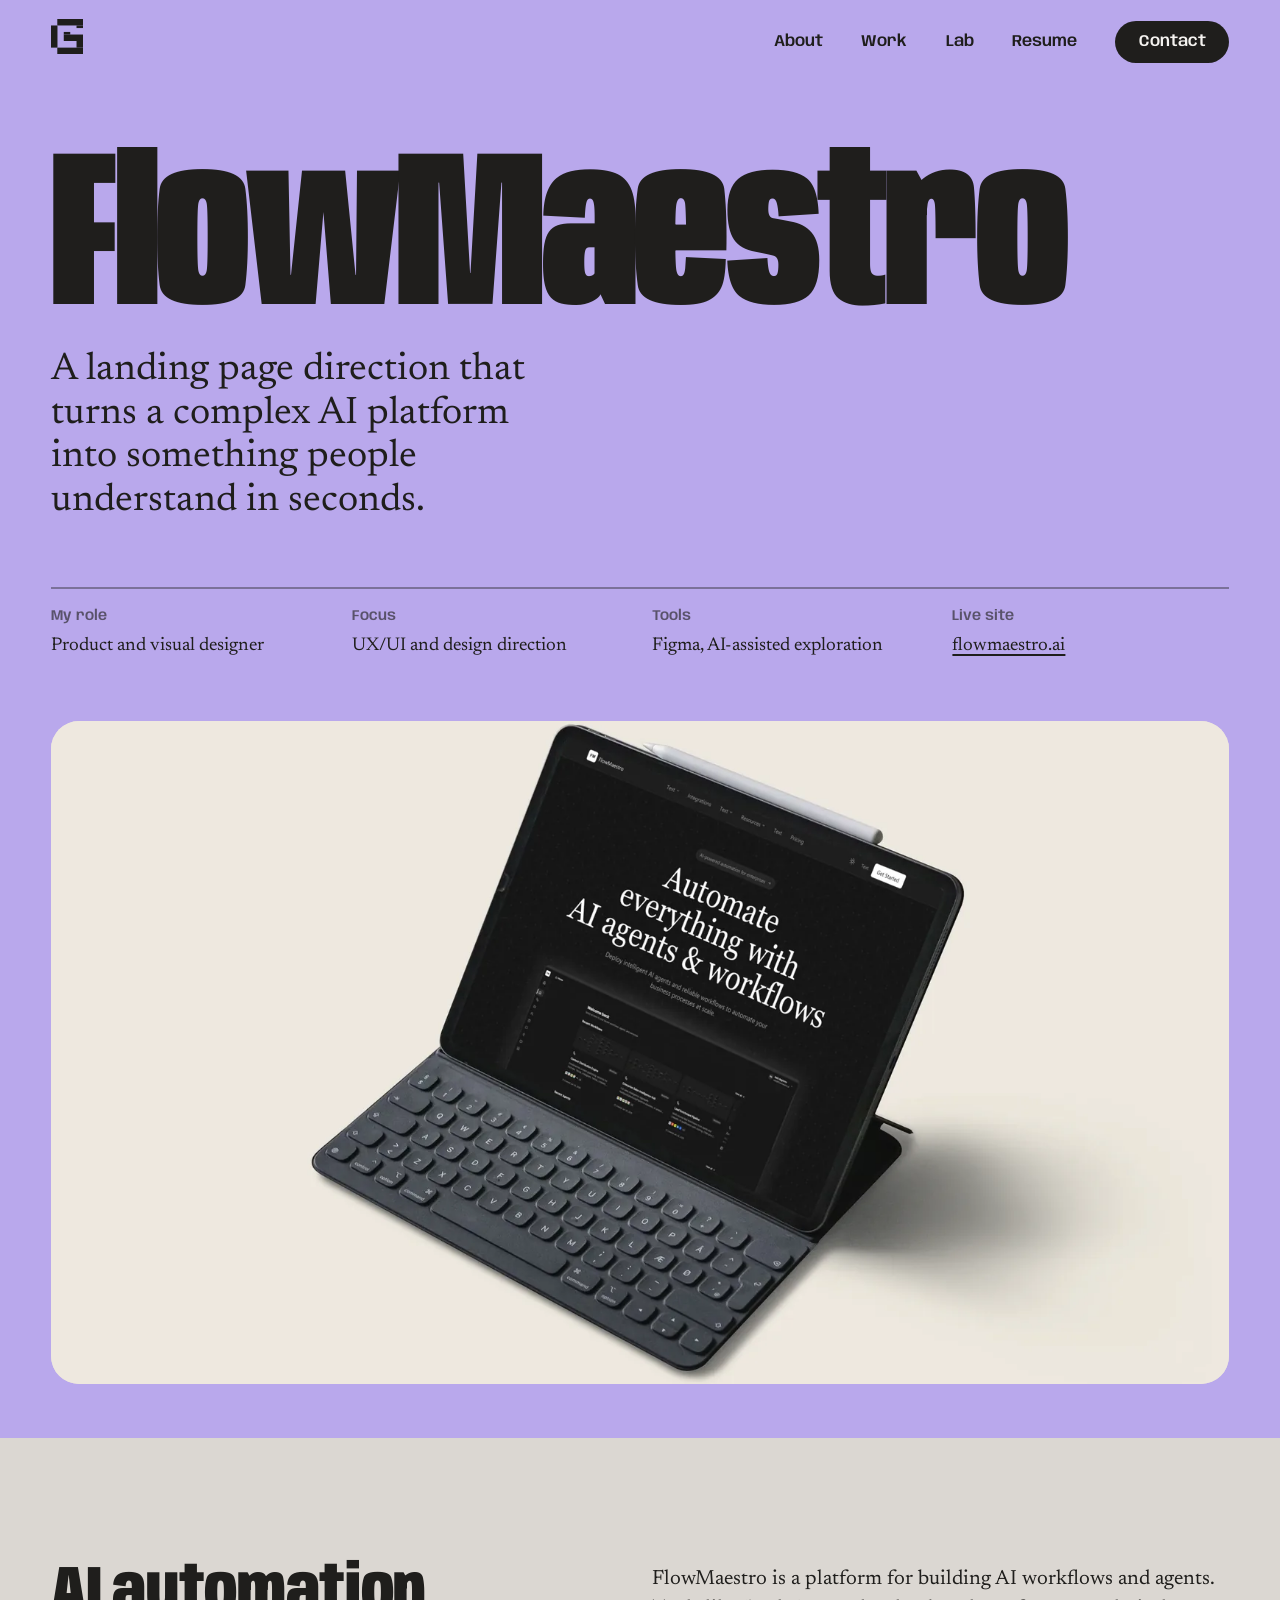
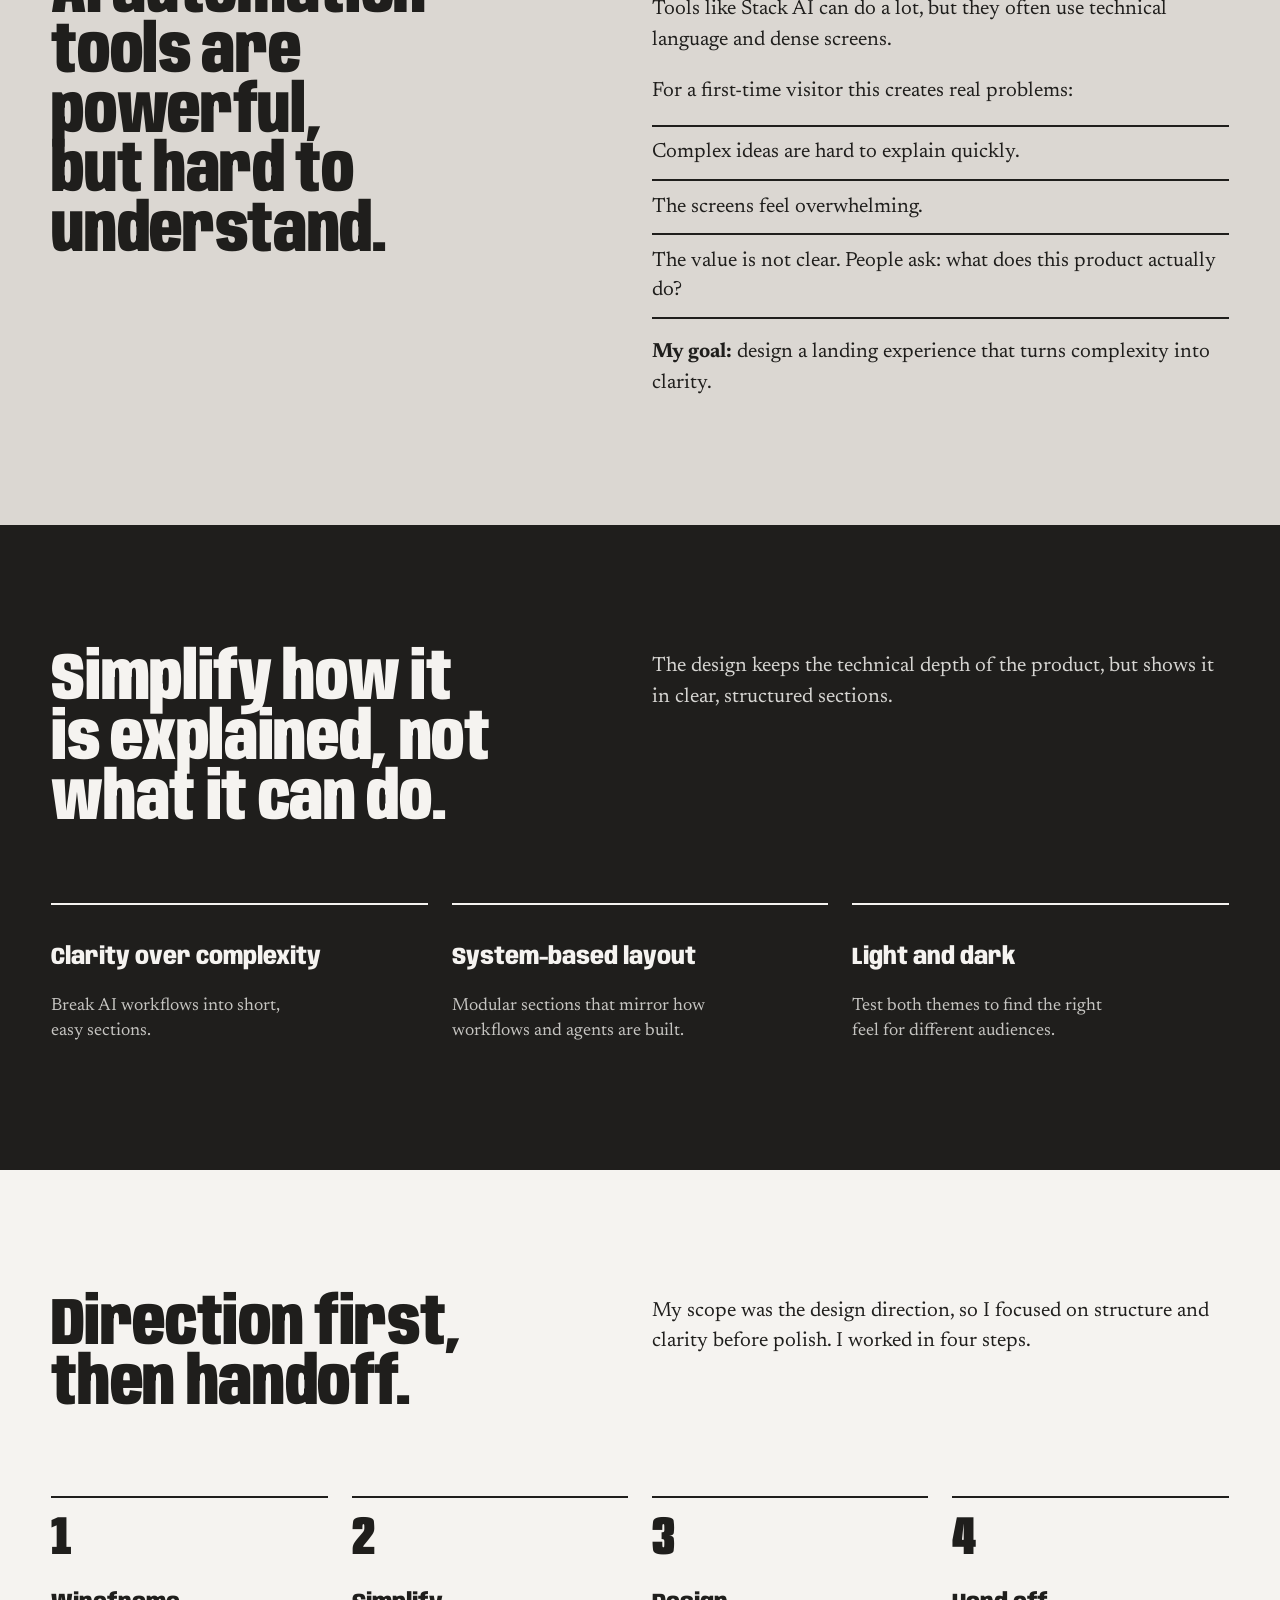
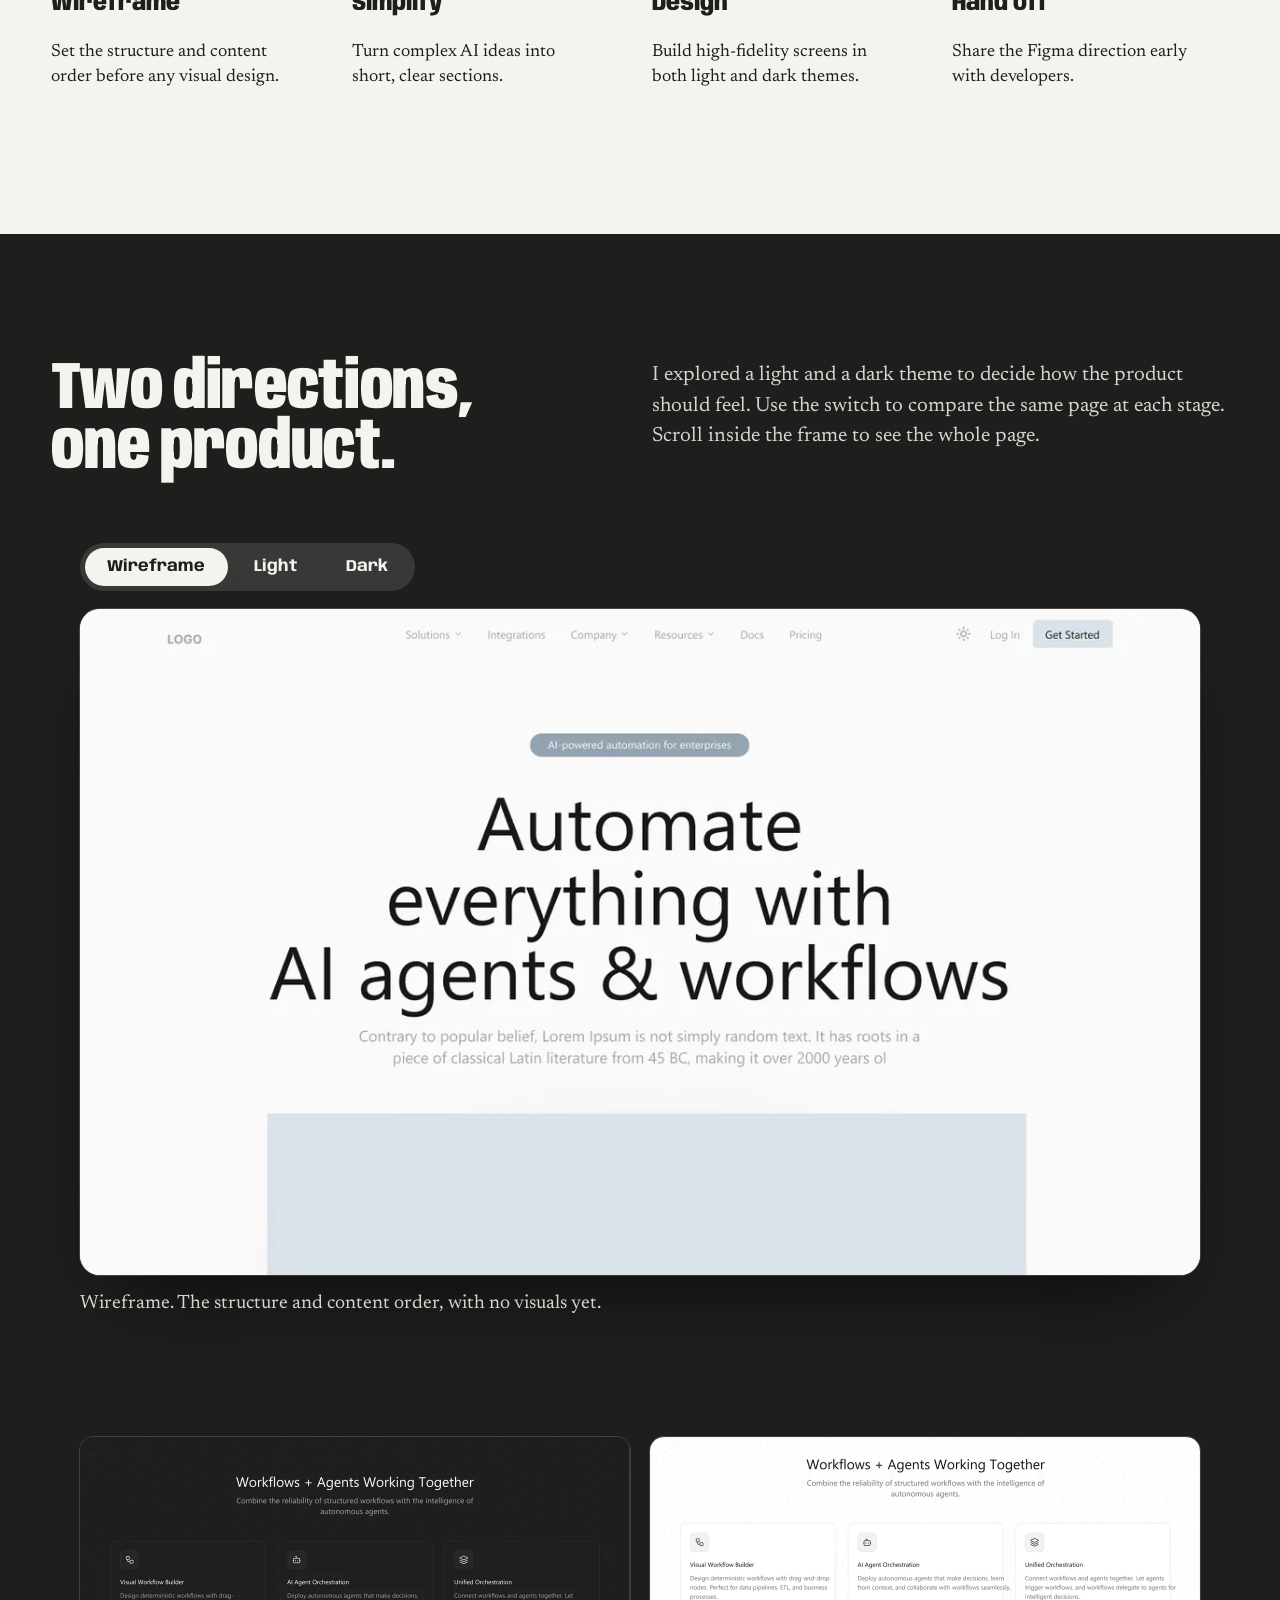
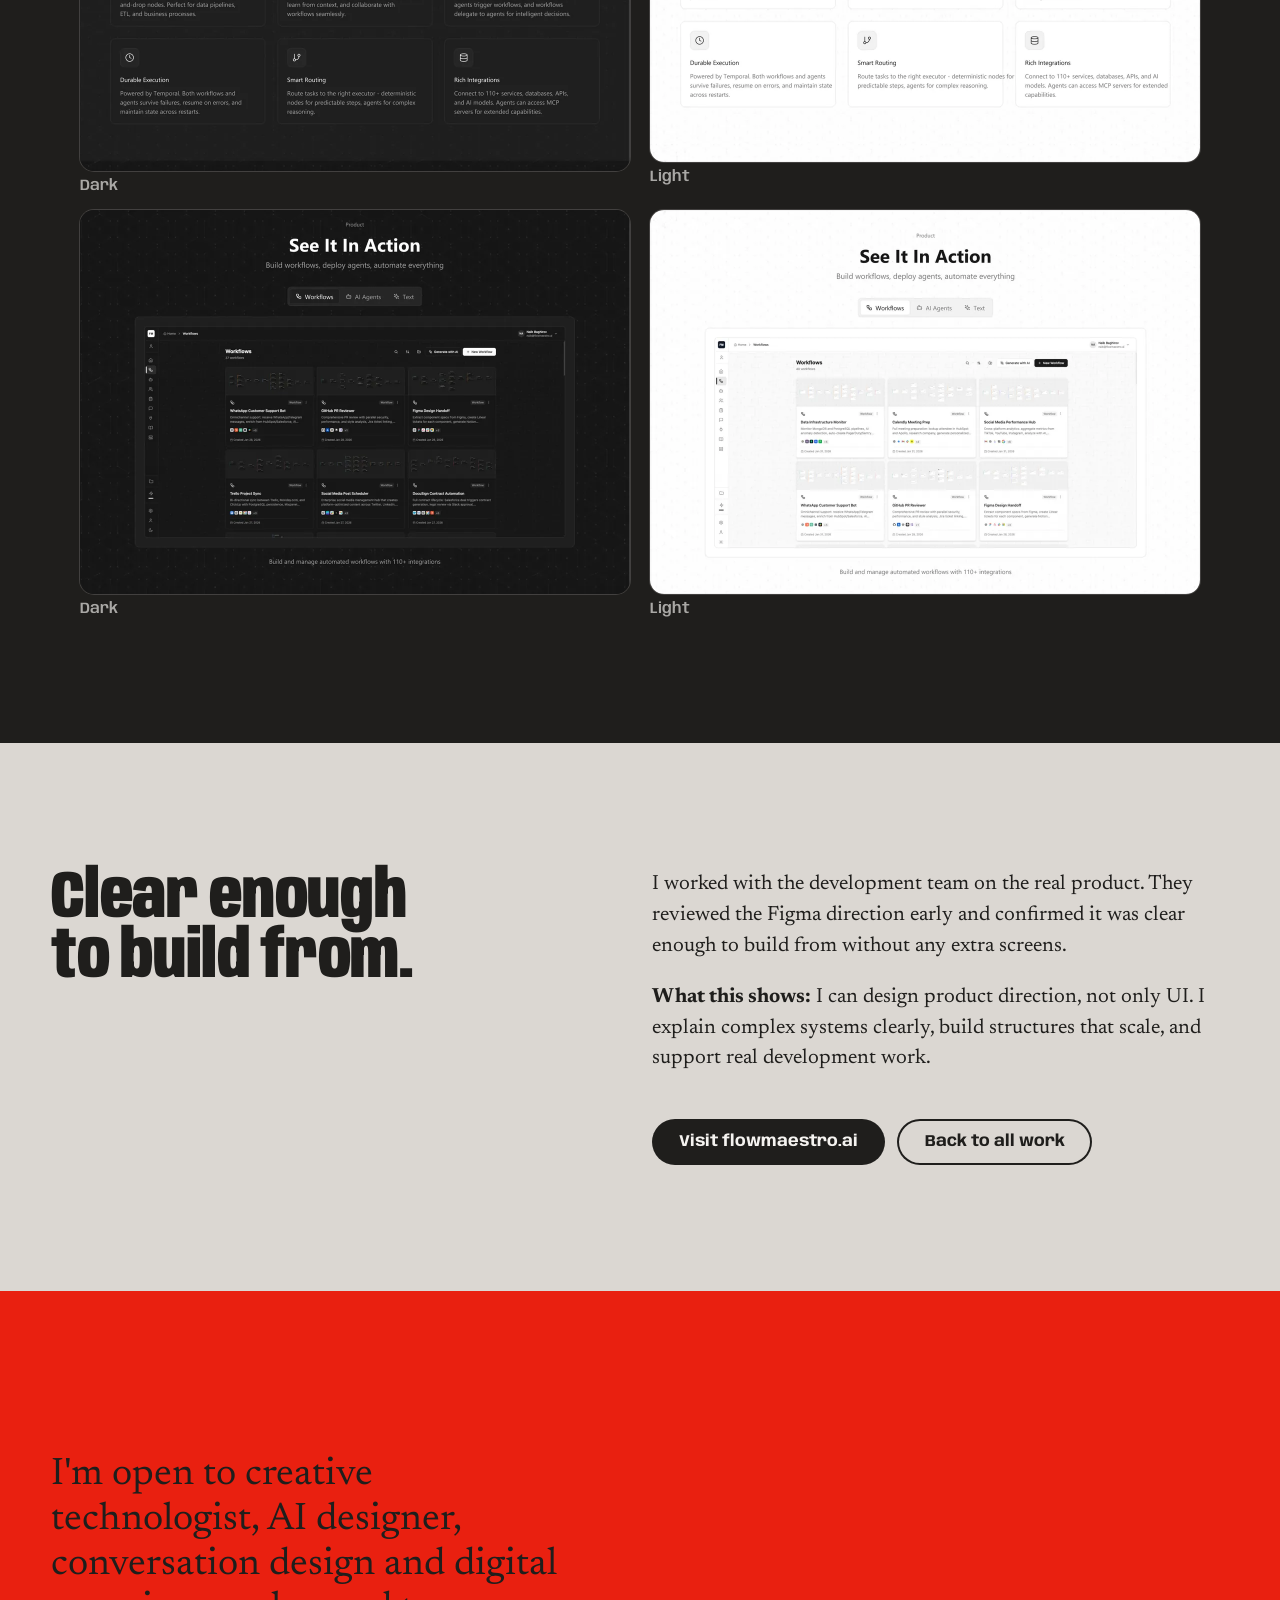
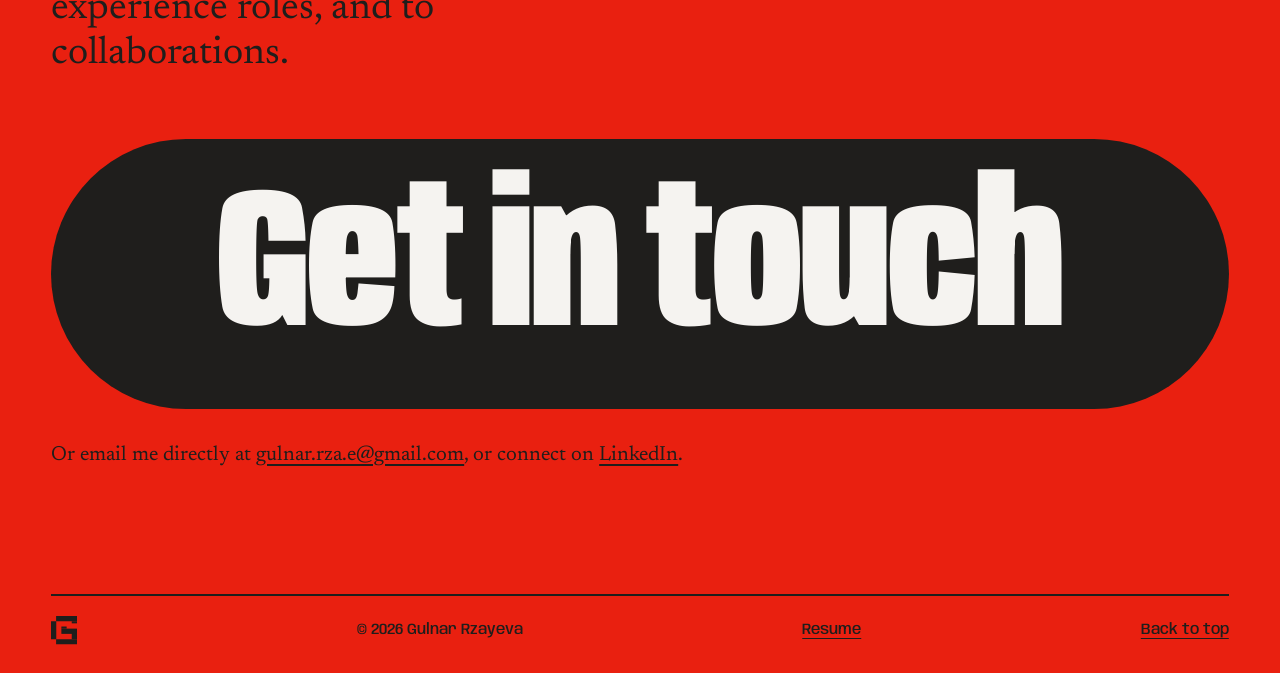
==== commit 02a9c3f4: "Add a Resume link to the footer on every page The nav Resume link is hidden below 760px, so it is un" ====
--- a/flowmaestro.html
+++ b/flowmaestro.html
@@ -185,6 +185,7 @@
     <footer class="footer">
       <svg viewBox="0 0 112.82 123.74" aria-hidden="true"><use href="#g"/></svg>
       <p>&copy; 2026 Gulnar Rzayeva</p>
+      <a class="footer__resume" href="https://drive.google.com/file/d/1k4H4BxttgQ-zsAg9xaU9Dh7pXxssgpgv/view" target="_blank" rel="noopener">Resume</a>
       <a href="#top">Back to top</a>
     </footer>
   </section>
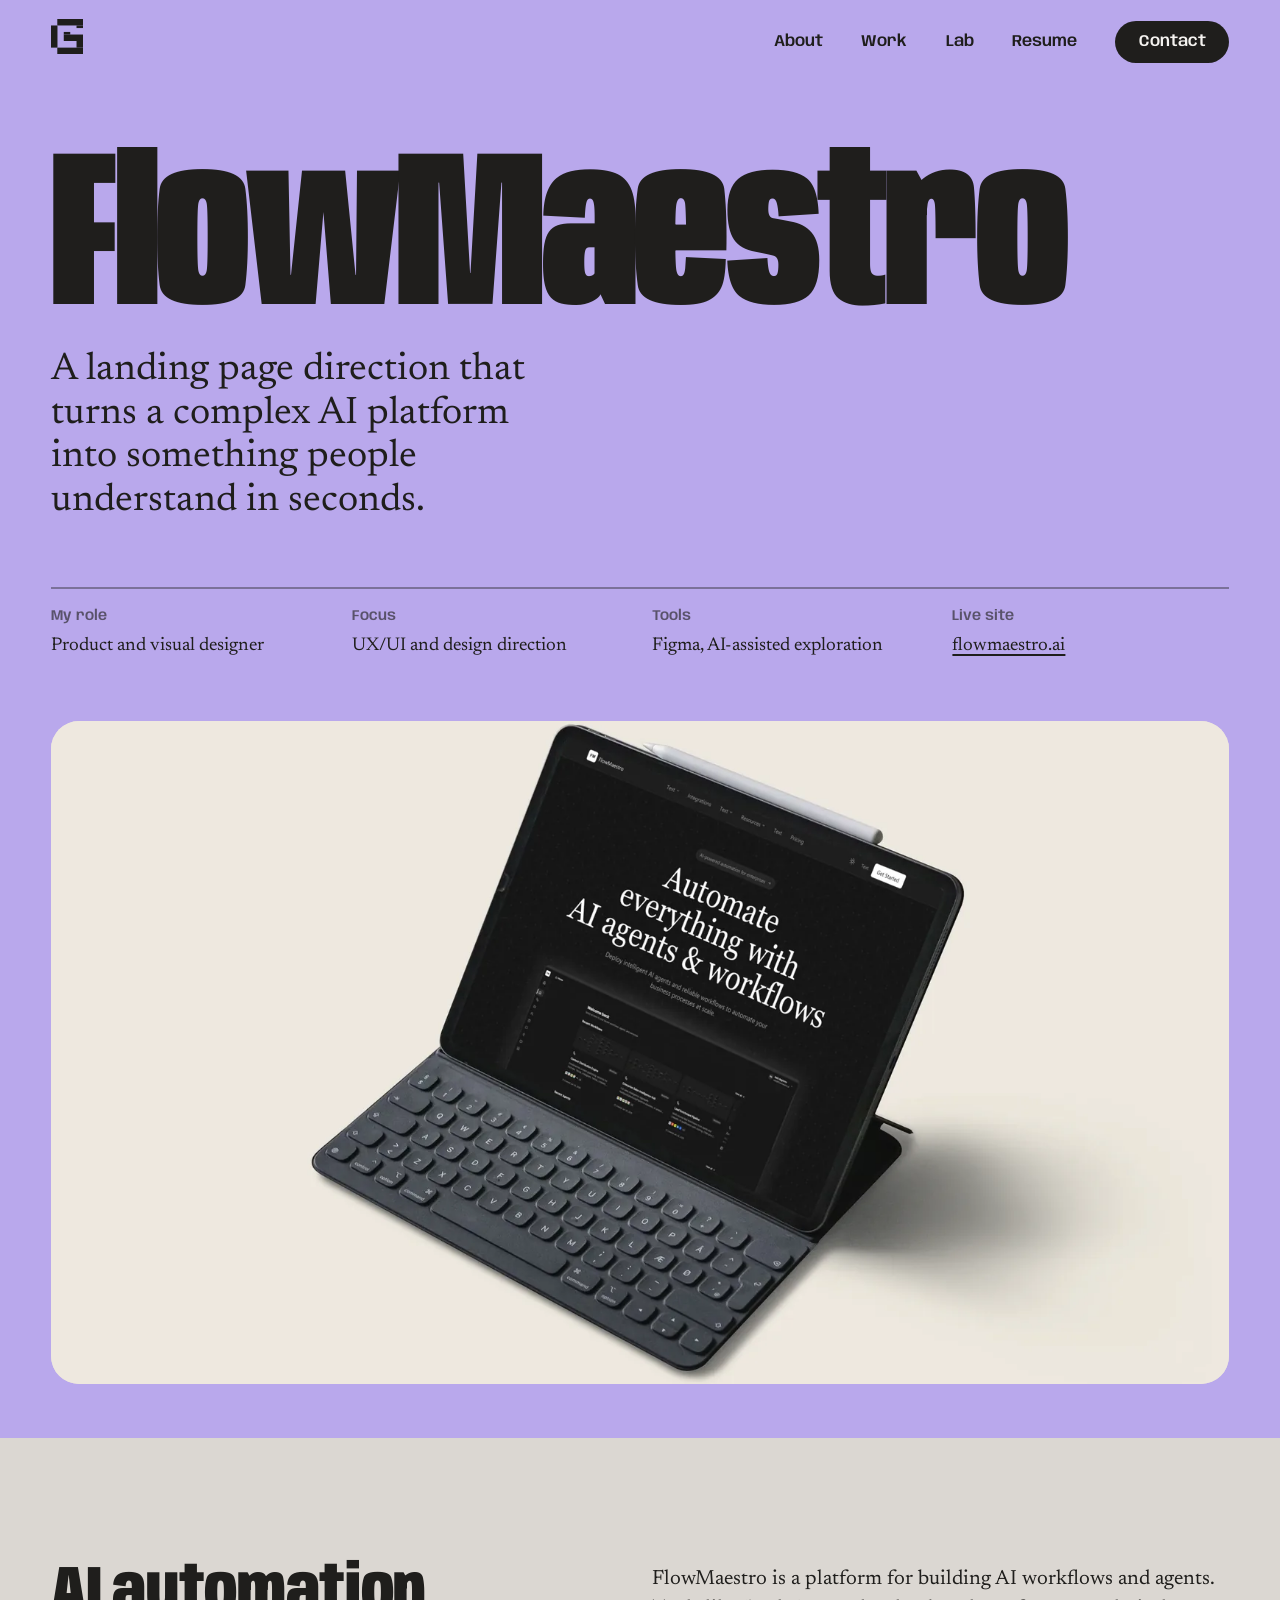
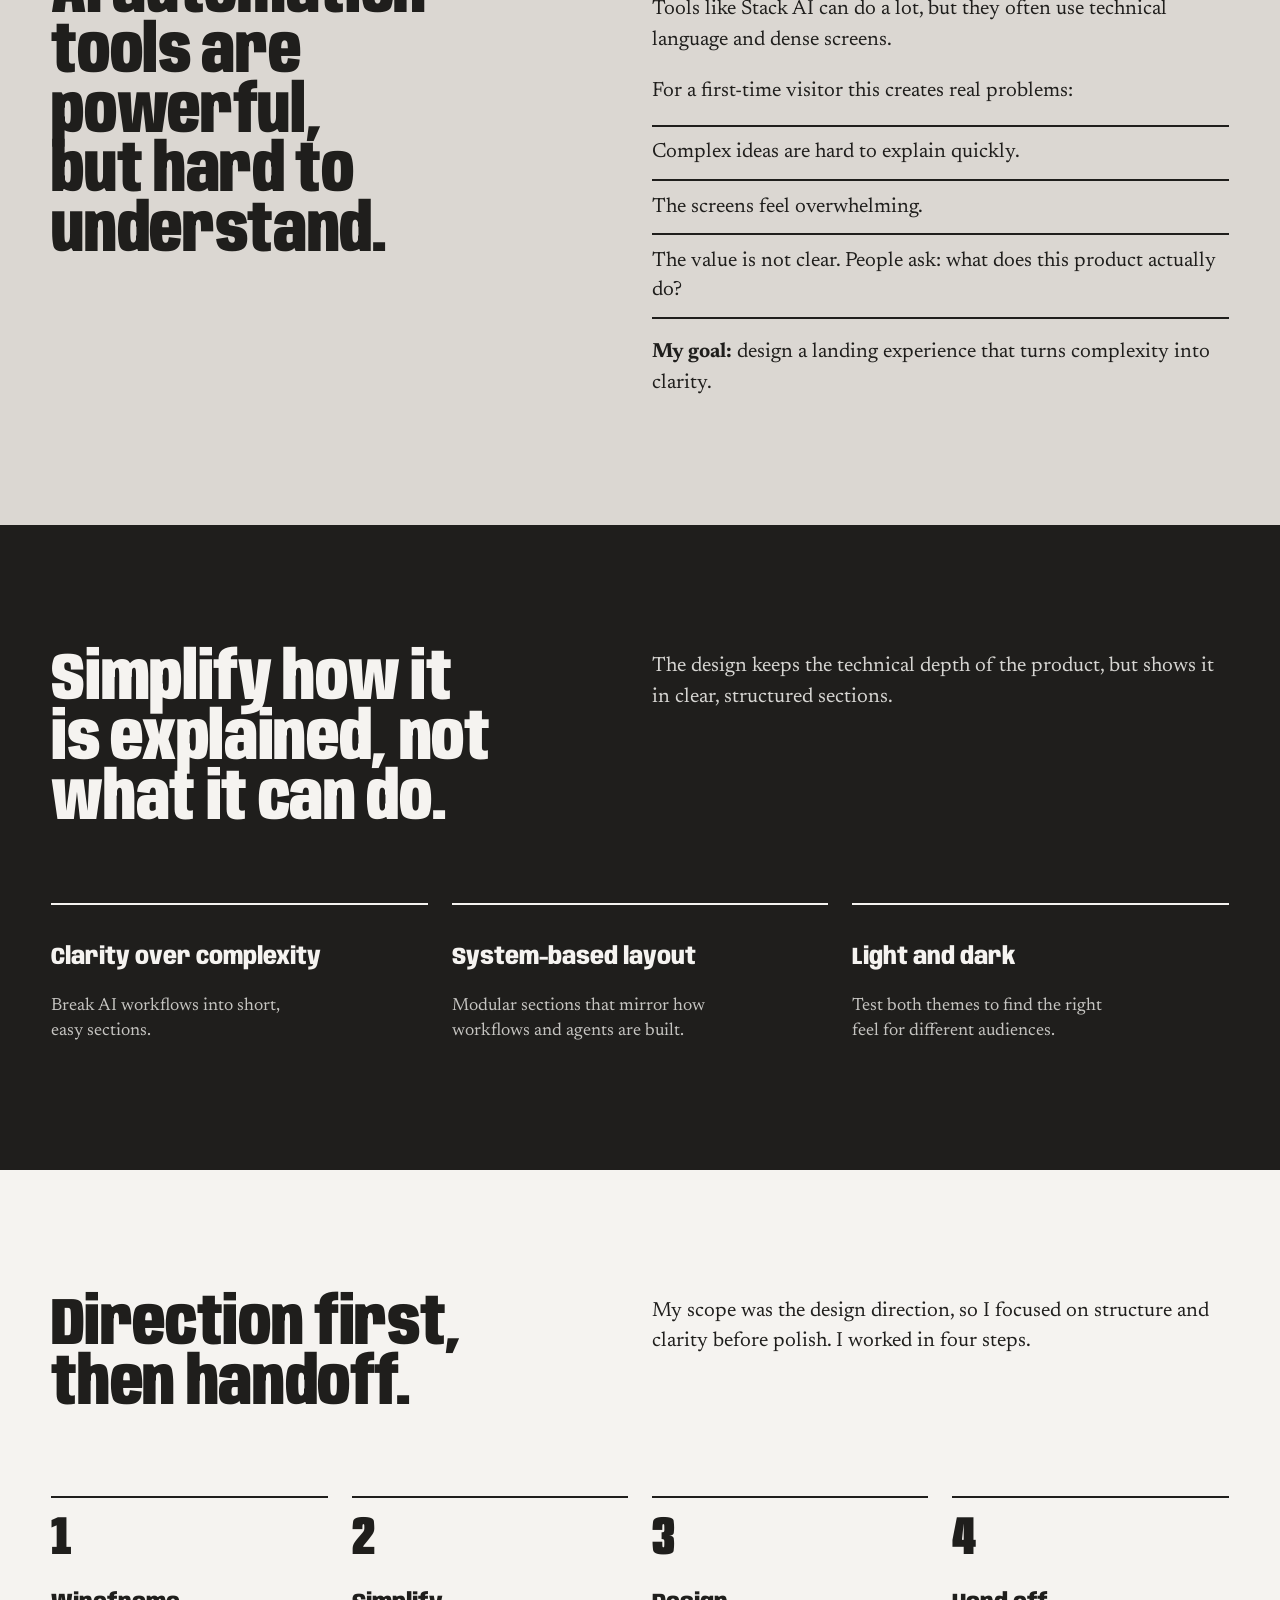
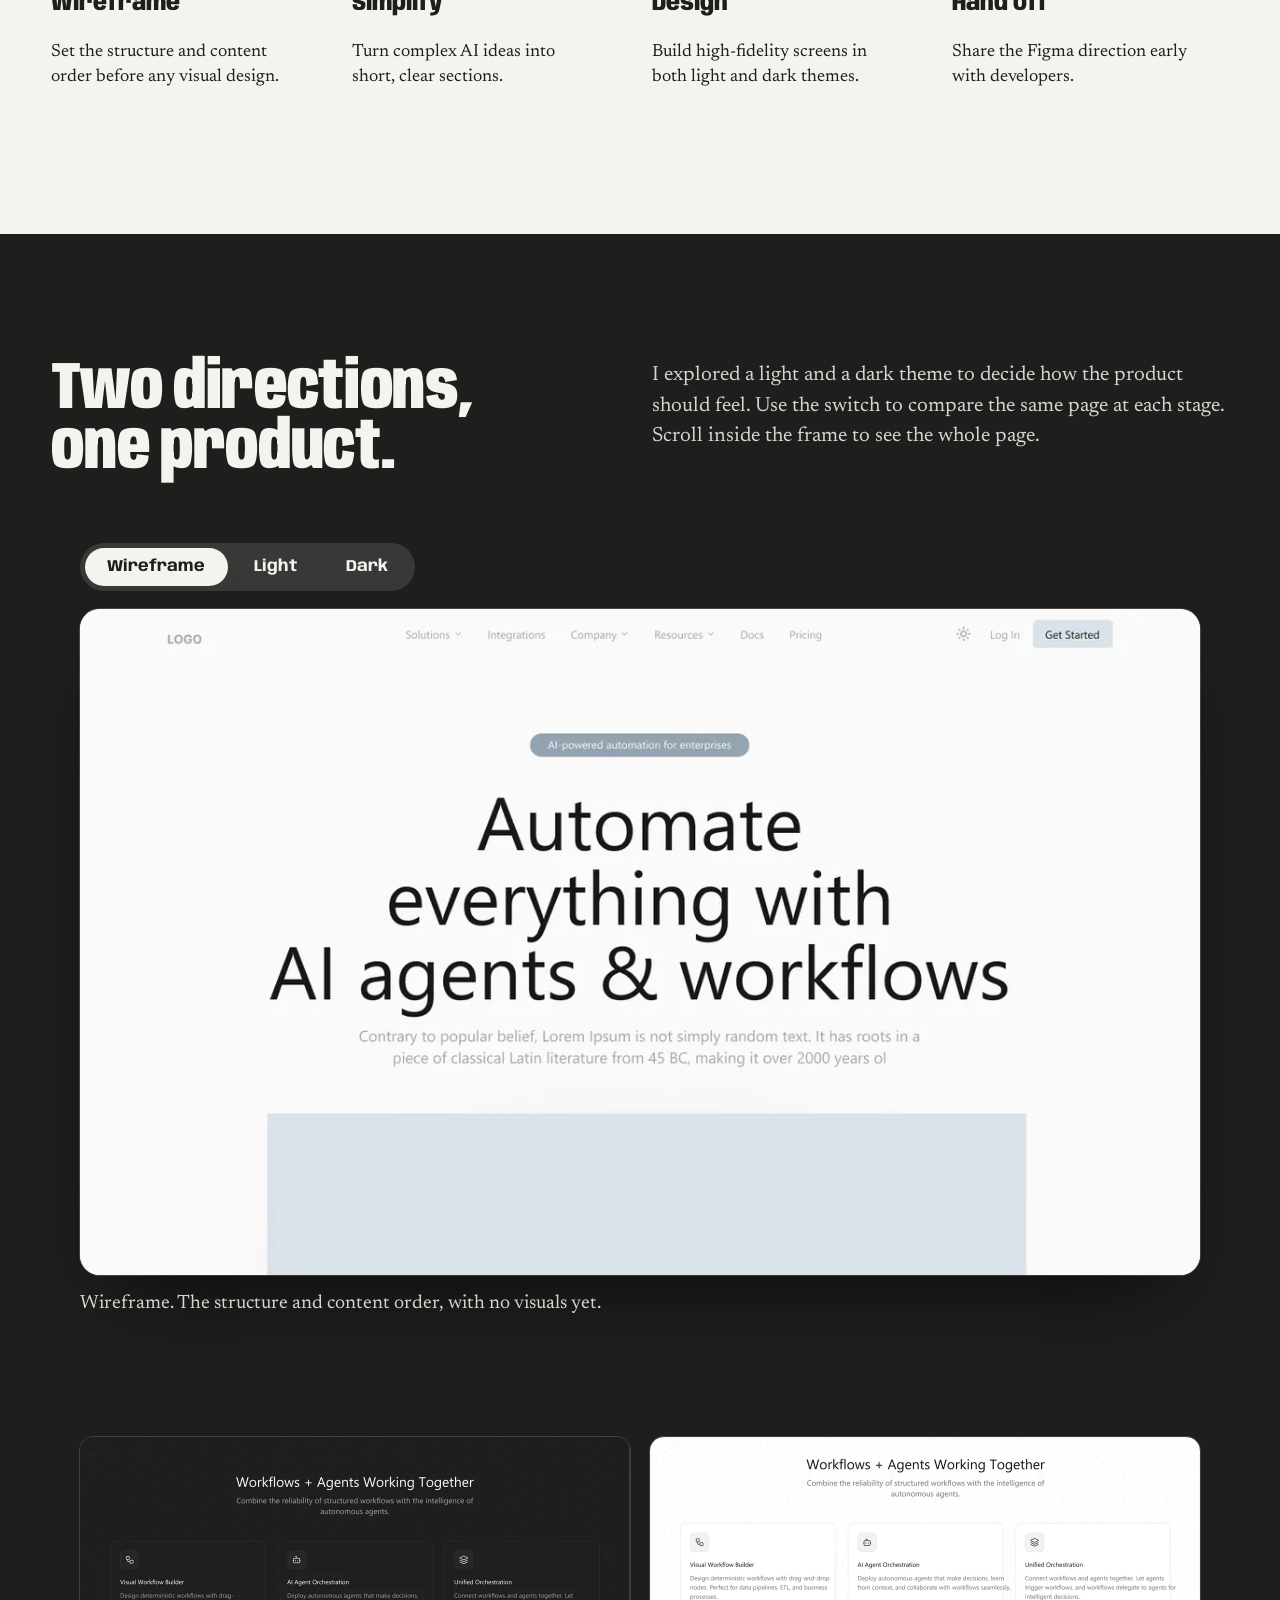
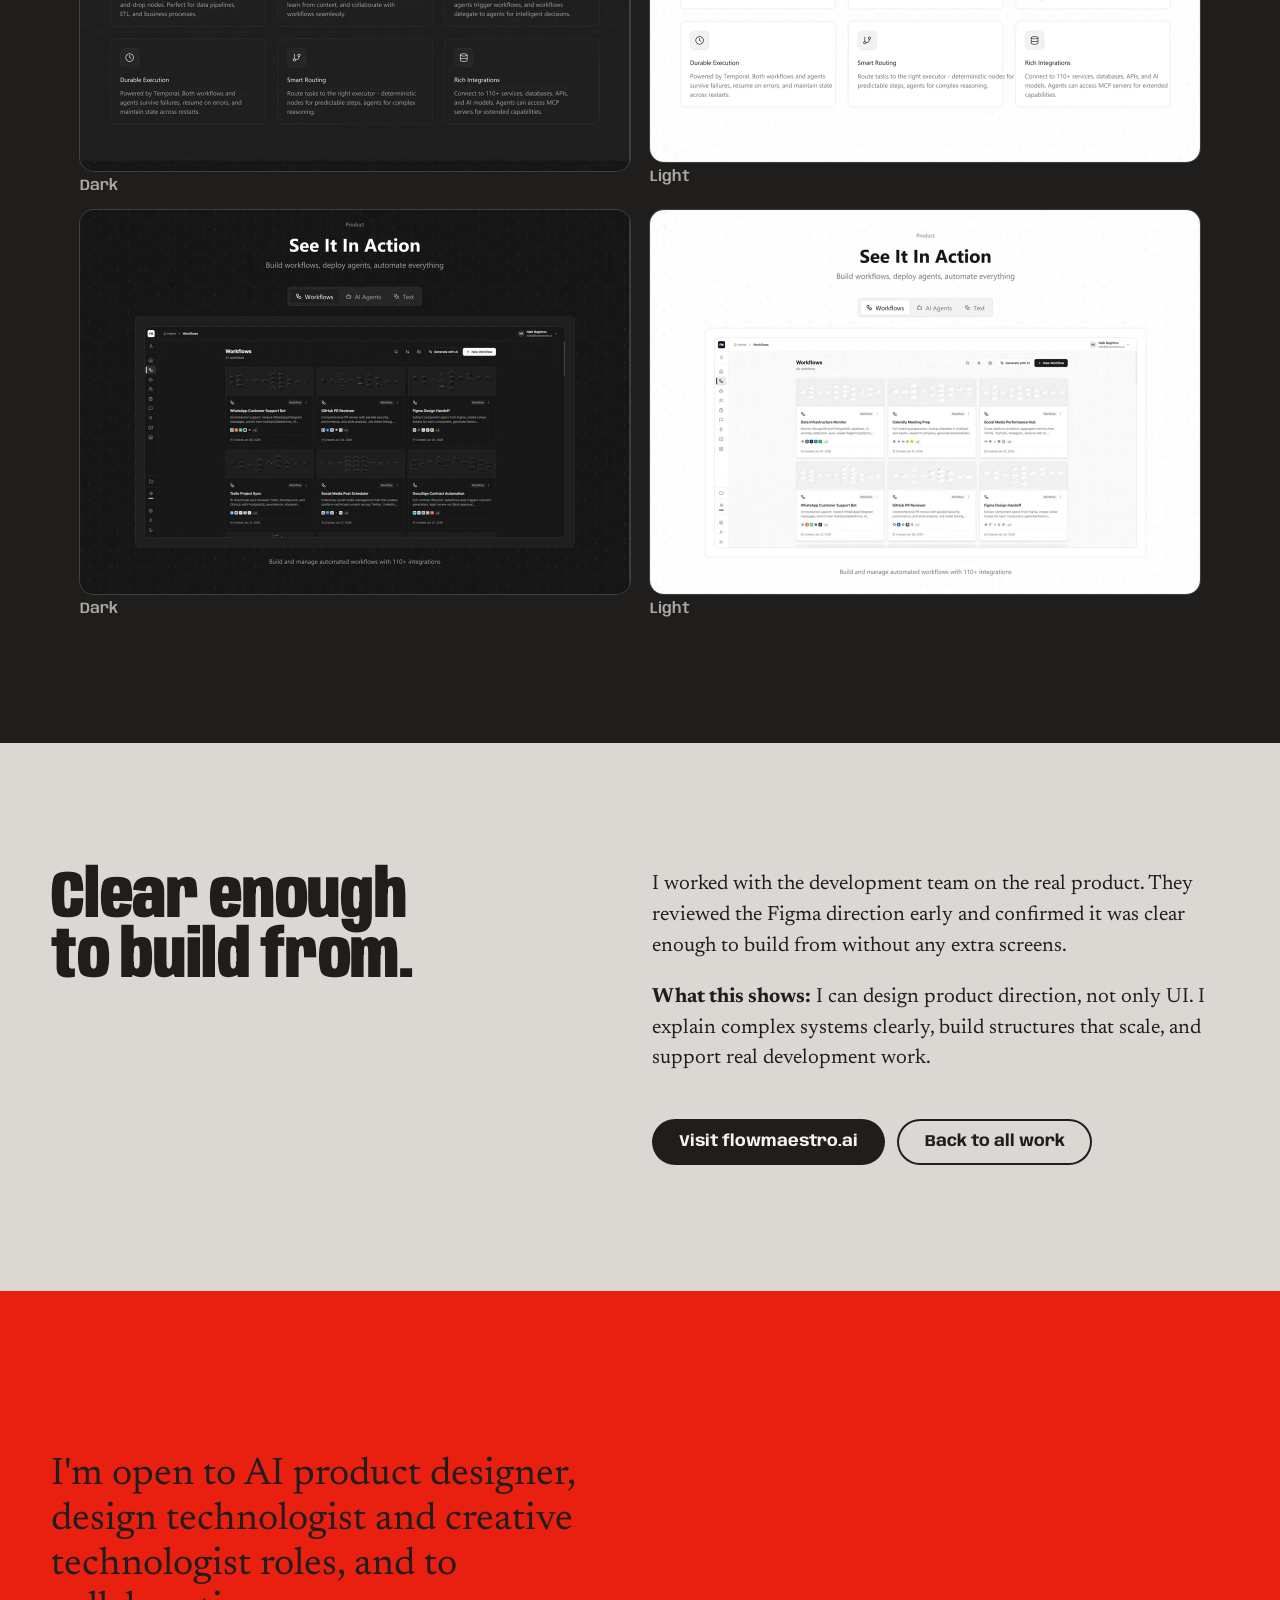
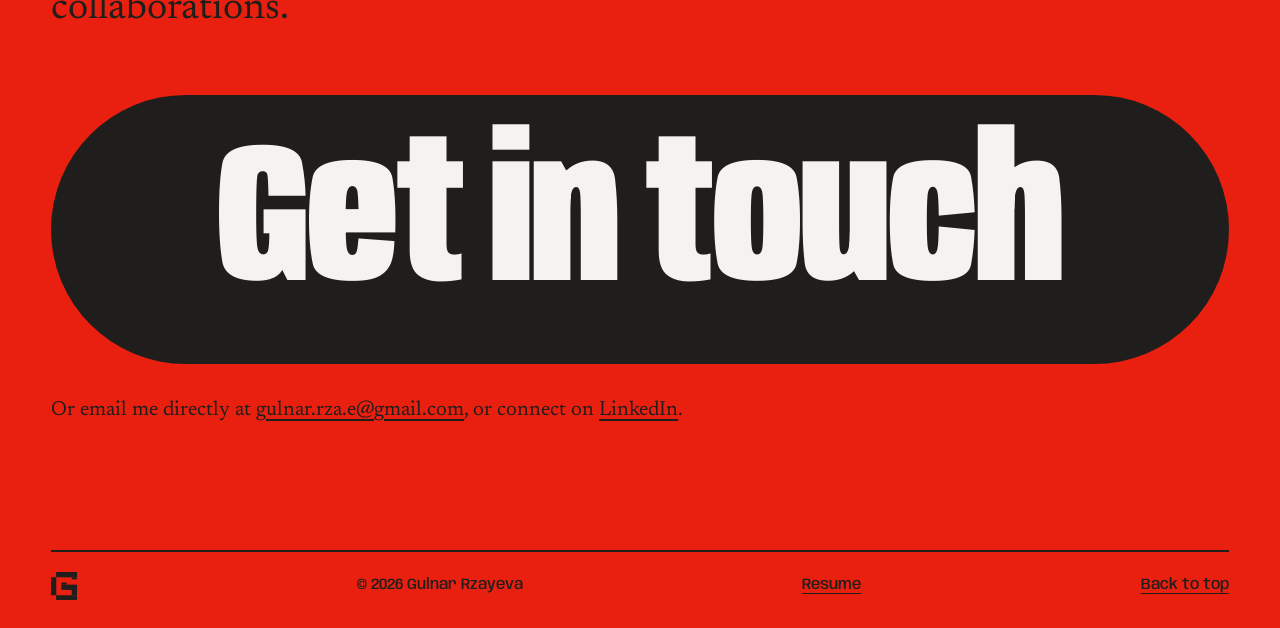
==== commit 57843917: "Reposition as AI product designer, add 35 Ai Agency case study, host resume PDF Co-Authored-By: Clau" ====
--- a/flowmaestro.html
+++ b/flowmaestro.html
@@ -38,7 +38,7 @@
     <a href="/#about">About</a>
     <a href="/#work">Work</a>
     <a href="/lab">Lab</a>
-    <a class="nav__resume" href="https://drive.google.com/file/d/1k4H4BxttgQ-zsAg9xaU9Dh7pXxssgpgv/view" target="_blank" rel="noopener">Resume</a>
+    <a class="nav__resume" href="/resume.pdf" target="_blank" rel="noopener">Resume</a>
     <a class="pill" href="#contact">Contact</a>
   </nav>
 </header>
@@ -151,7 +151,7 @@
   </section>
 
   <section class="contact" id="contact" data-nav="light">
-    <p class="contact__lead">I'm open to creative technologist, AI designer, conversation design and digital experience roles, and to collaborations.</p>
+    <p class="contact__lead">I'm open to AI product designer, design technologist and creative technologist roles, and to collaborations.</p>
     <a class="cta" id="cta" href="#contactForm"><span>Get in touch</span></a>
     <dialog class="cmodal" id="contactModal" aria-labelledby="cmodalTitle">
       <form class="cform" id="contactForm" action="https://api.web3forms.com/submit" method="POST">
@@ -185,7 +185,7 @@
     <footer class="footer">
       <svg viewBox="0 0 112.82 123.74" aria-hidden="true"><use href="#g"/></svg>
       <p>&copy; 2026 Gulnar Rzayeva</p>
-      <a class="footer__resume" href="https://drive.google.com/file/d/1k4H4BxttgQ-zsAg9xaU9Dh7pXxssgpgv/view" target="_blank" rel="noopener">Resume</a>
+      <a class="footer__resume" href="/resume.pdf" target="_blank" rel="noopener">Resume</a>
       <a href="#top">Back to top</a>
     </footer>
   </section>
